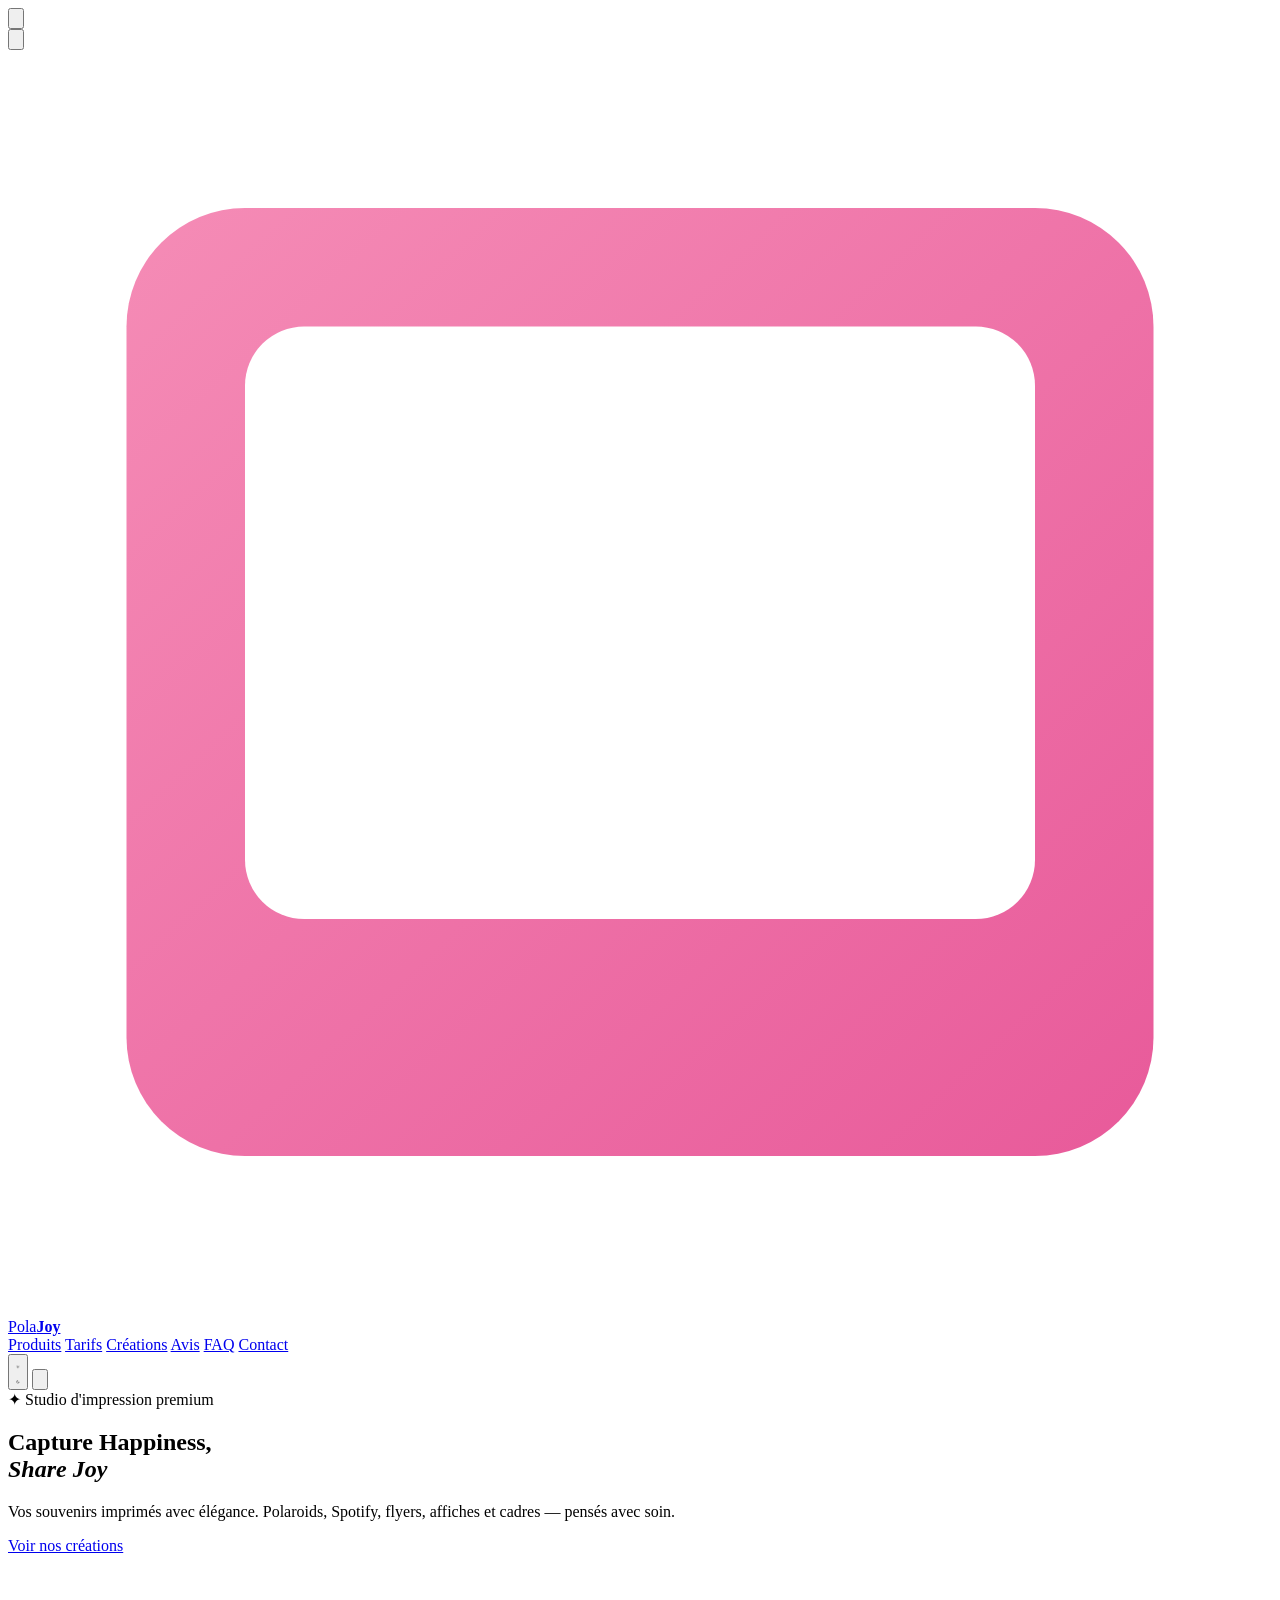
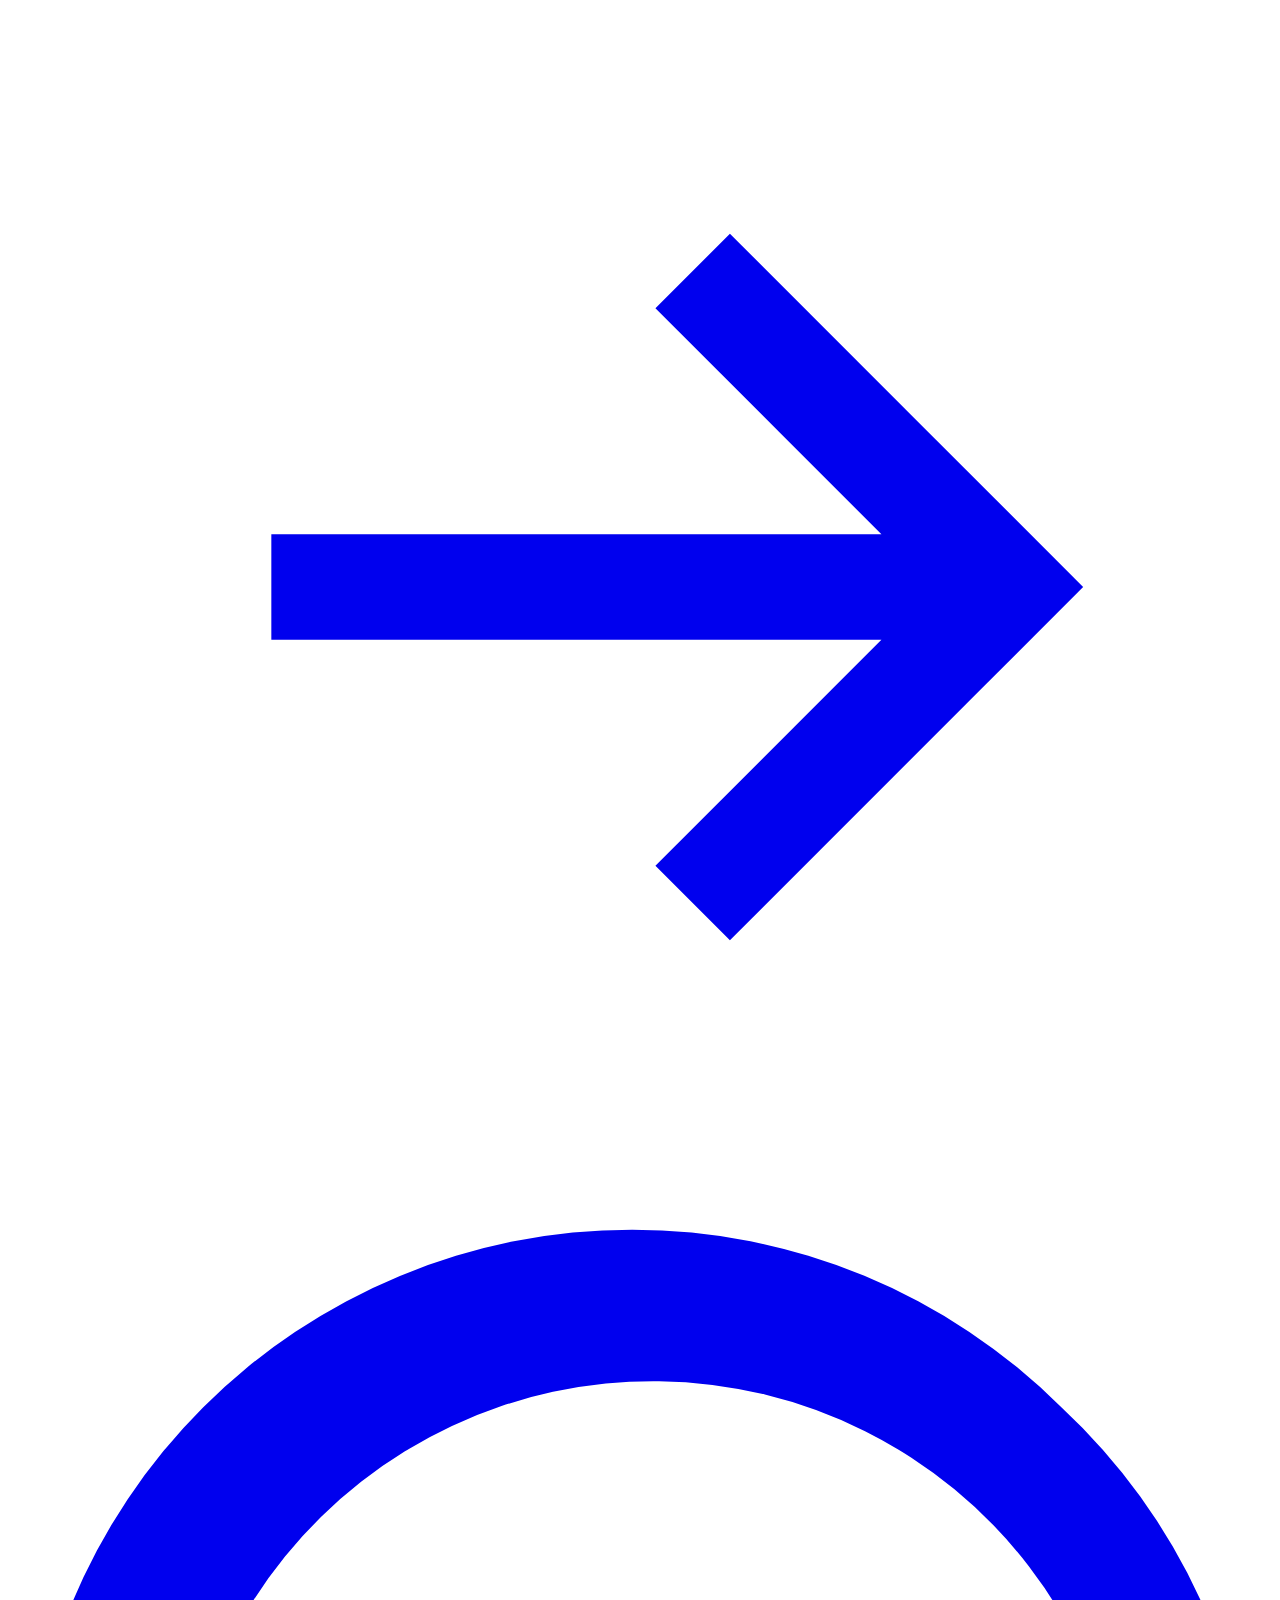
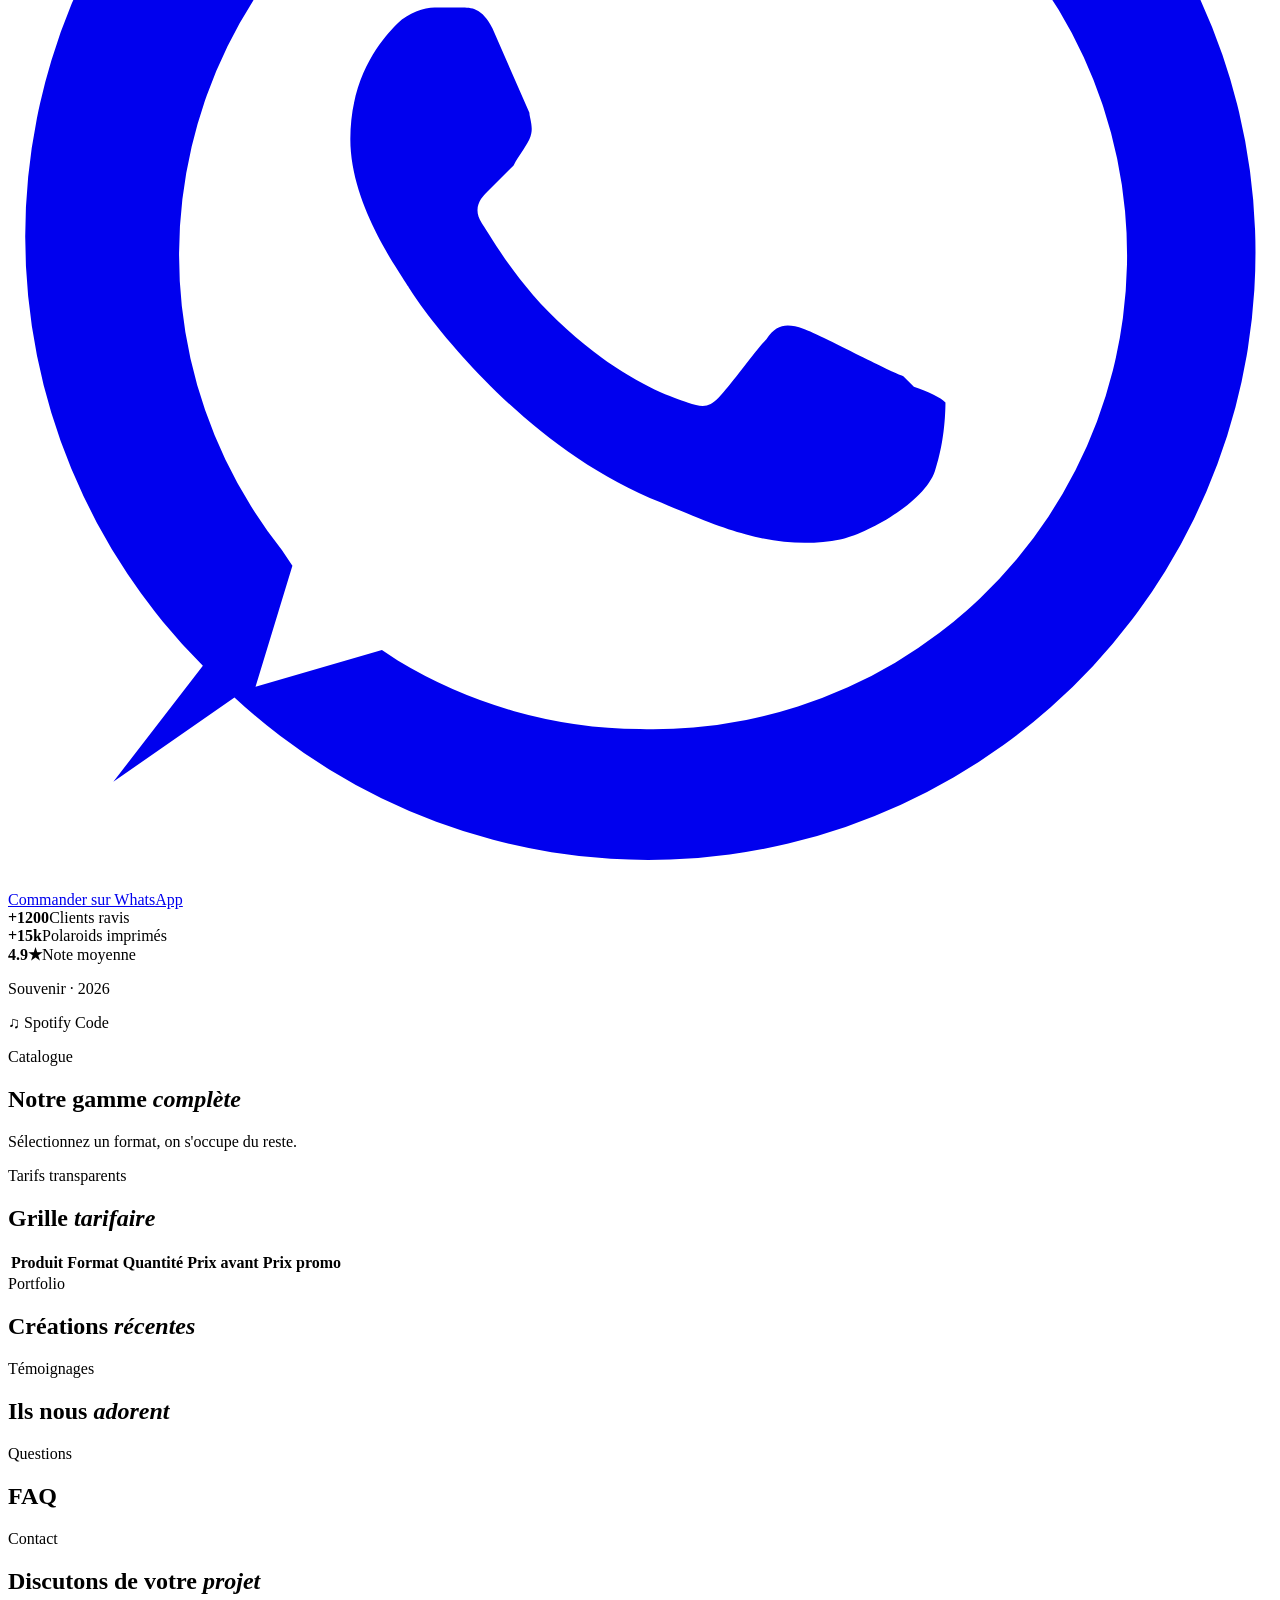
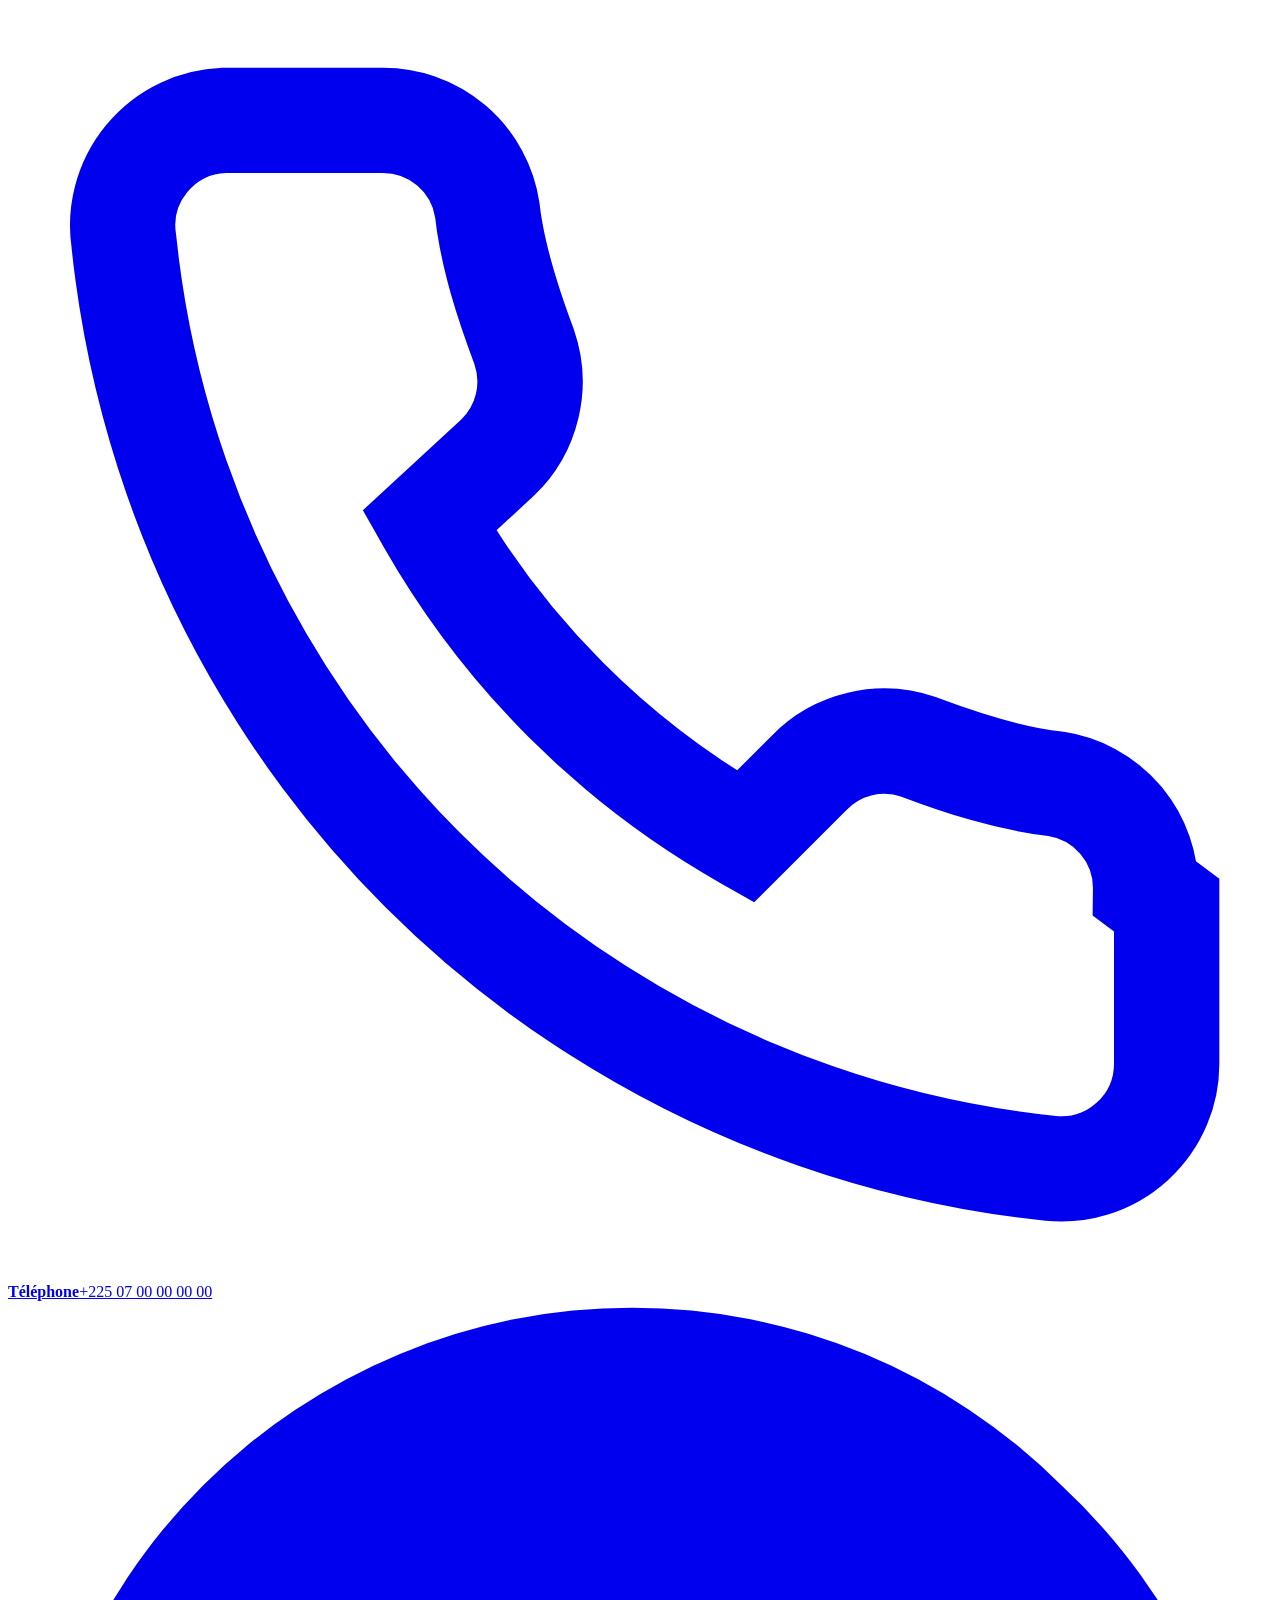
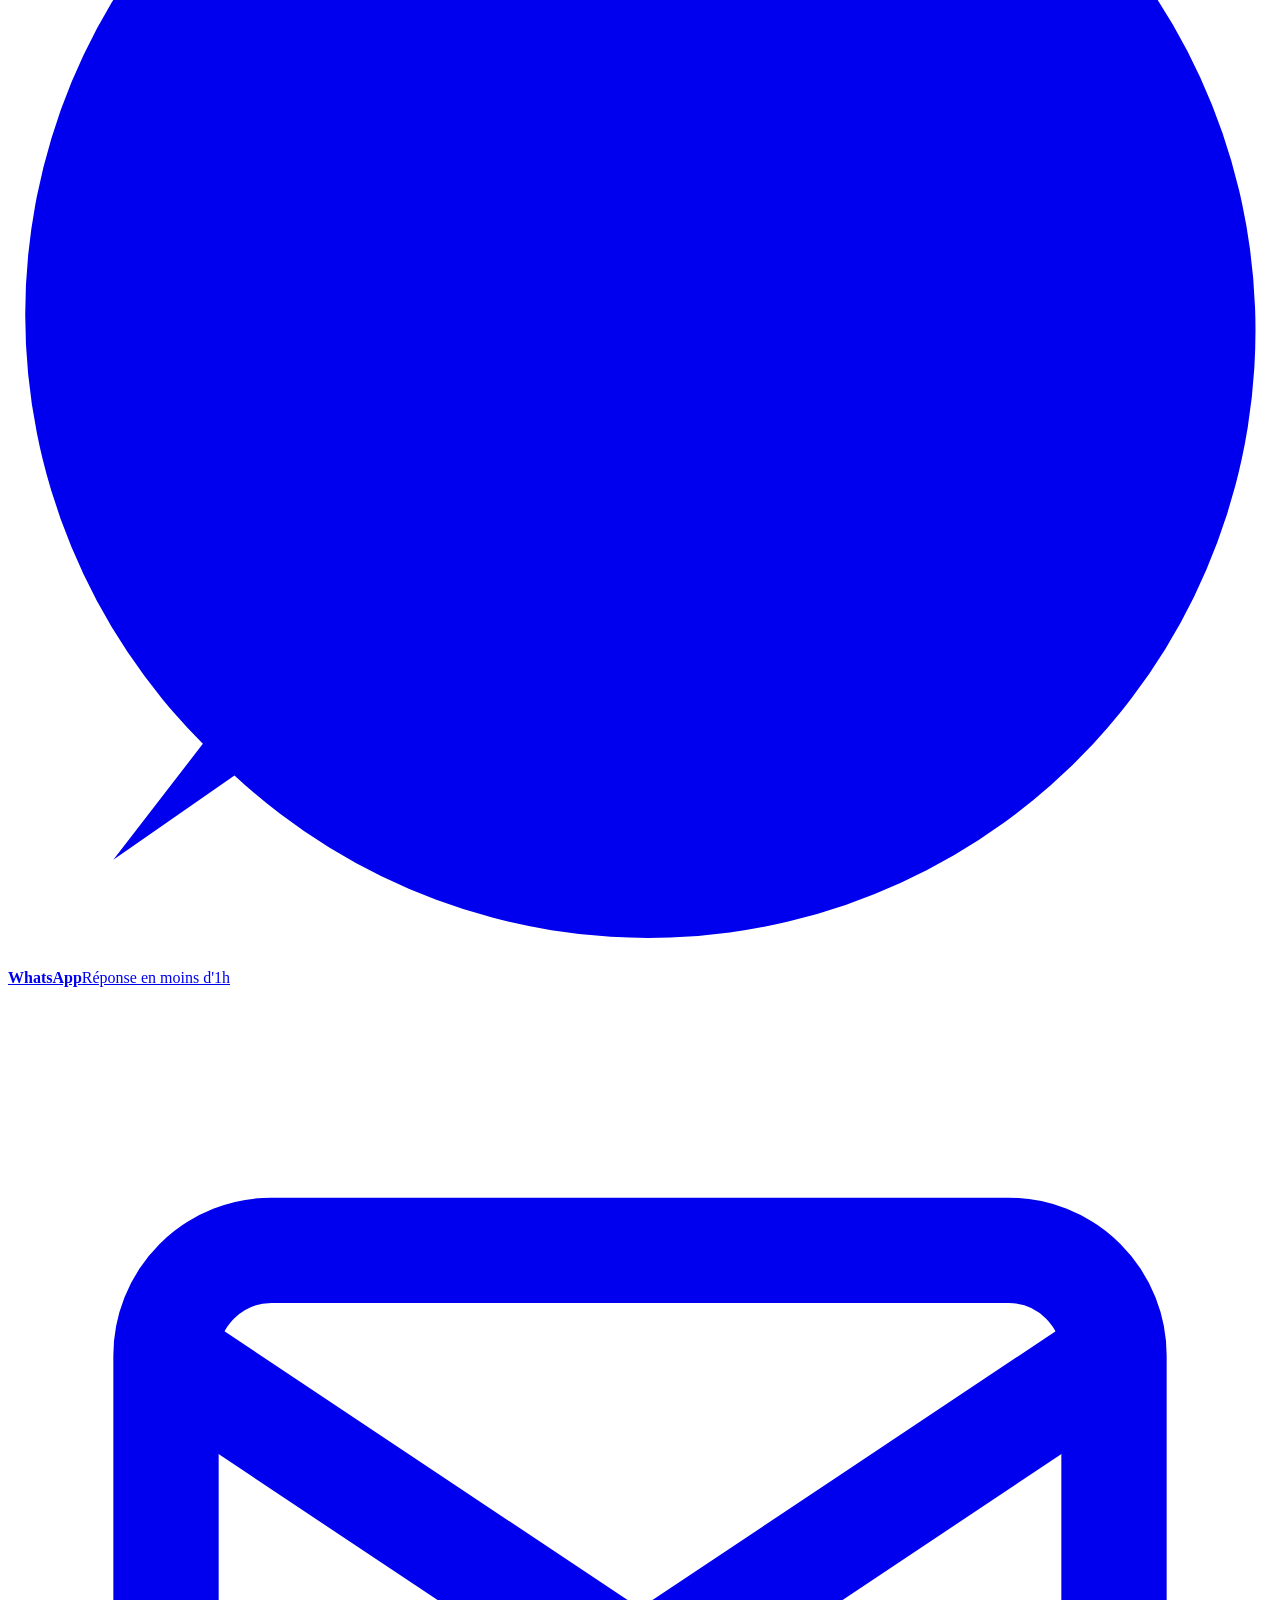
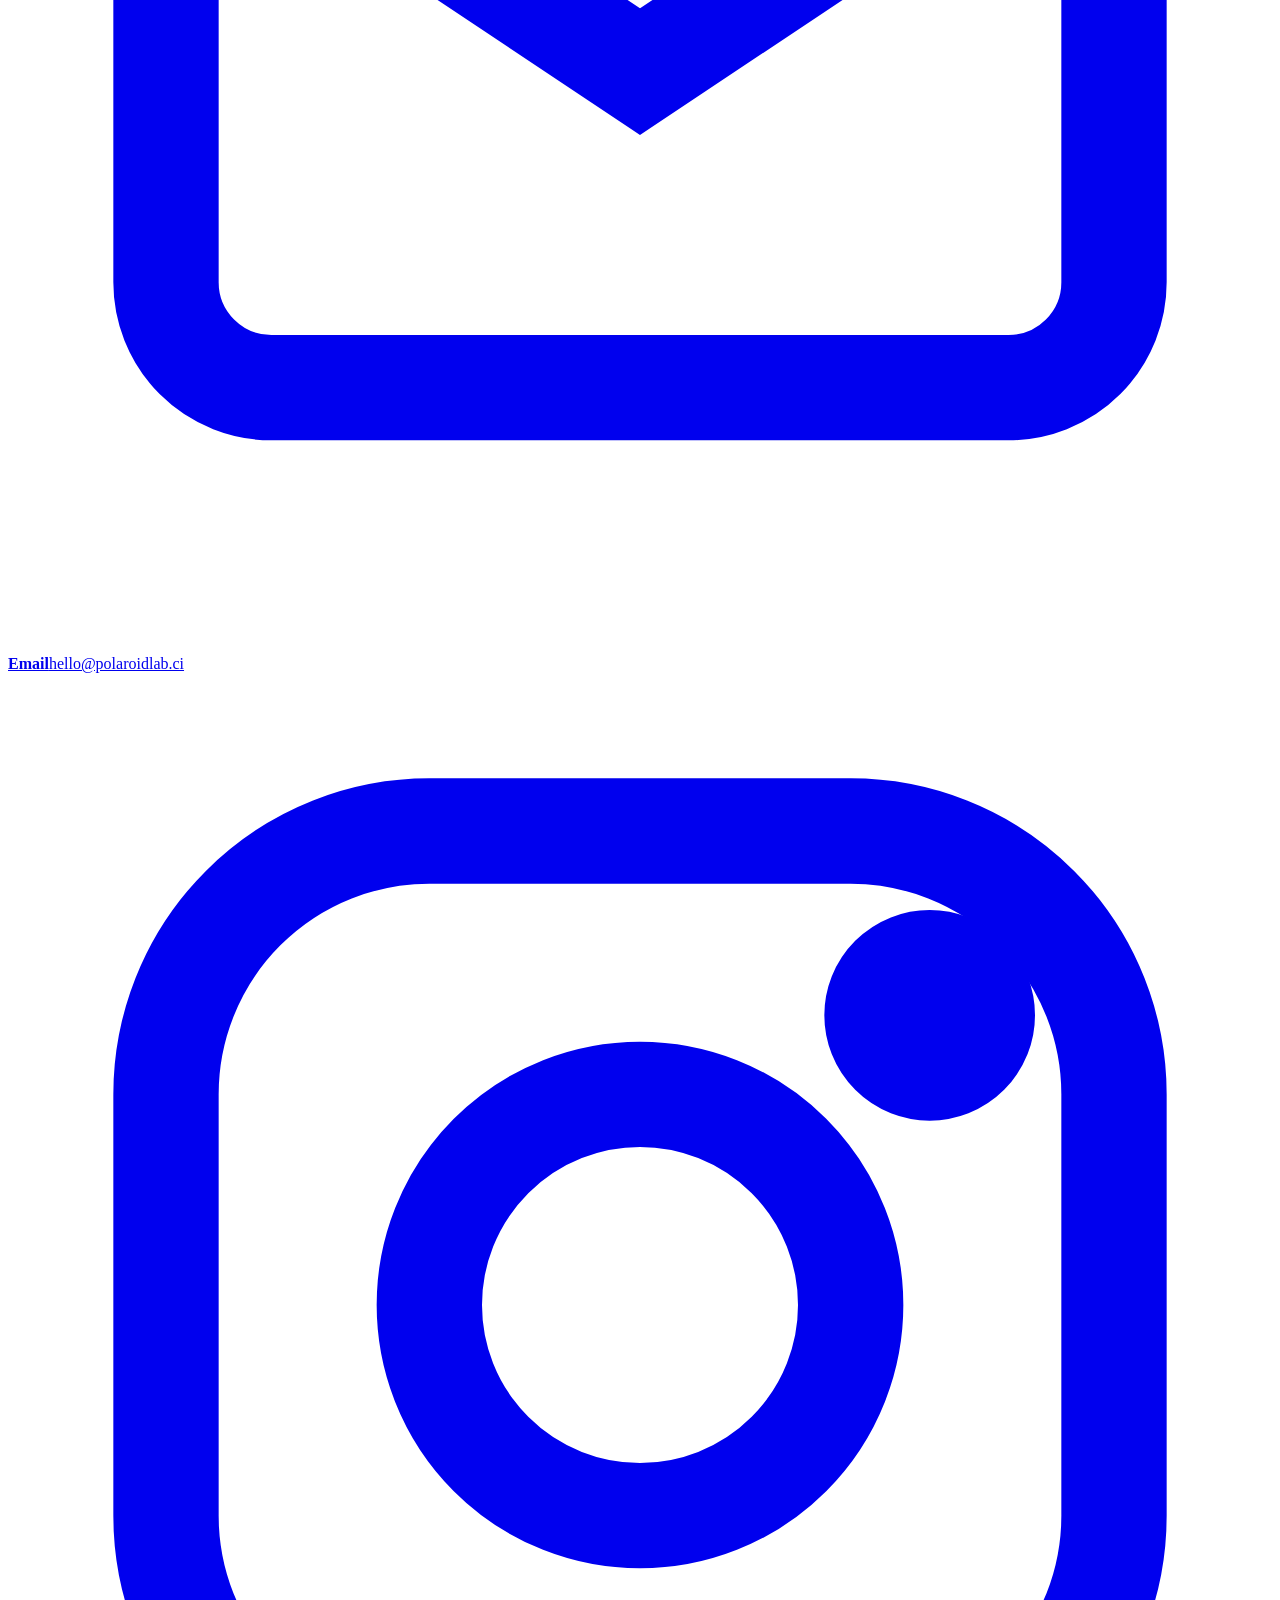
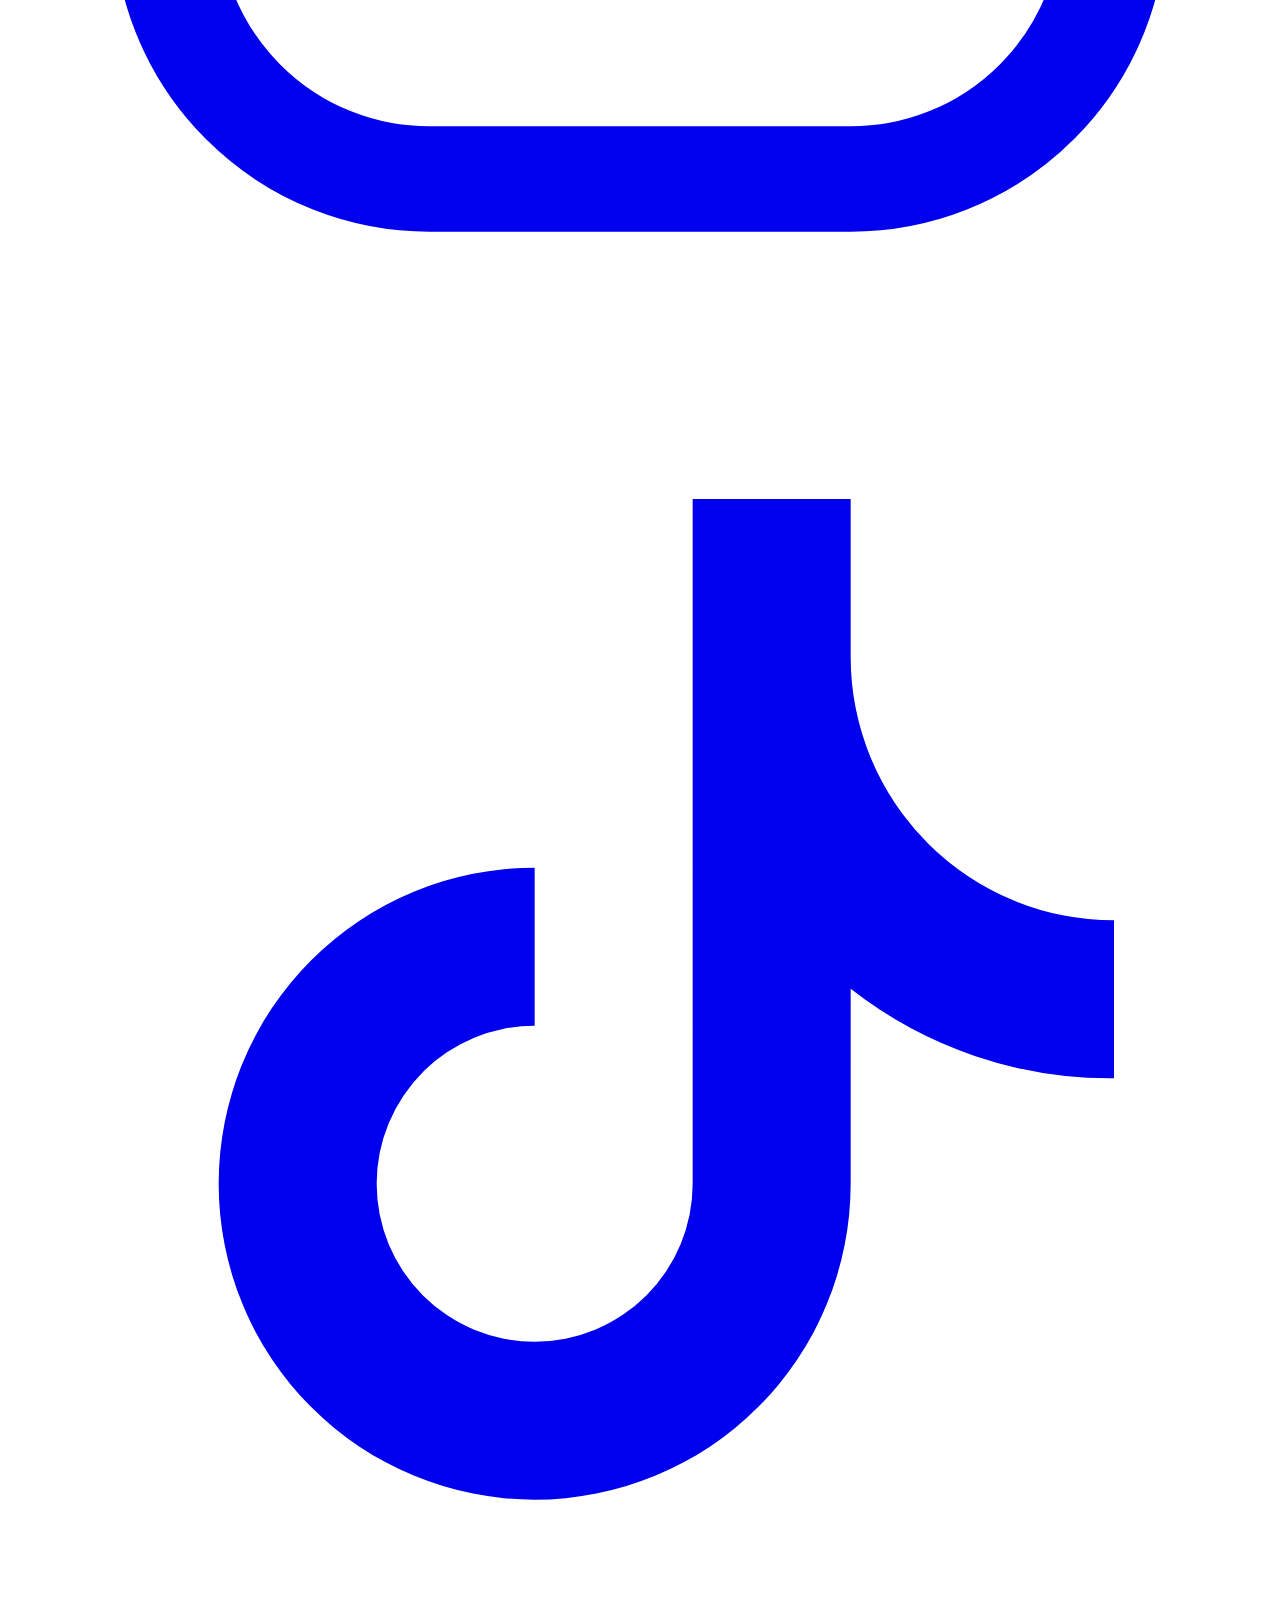
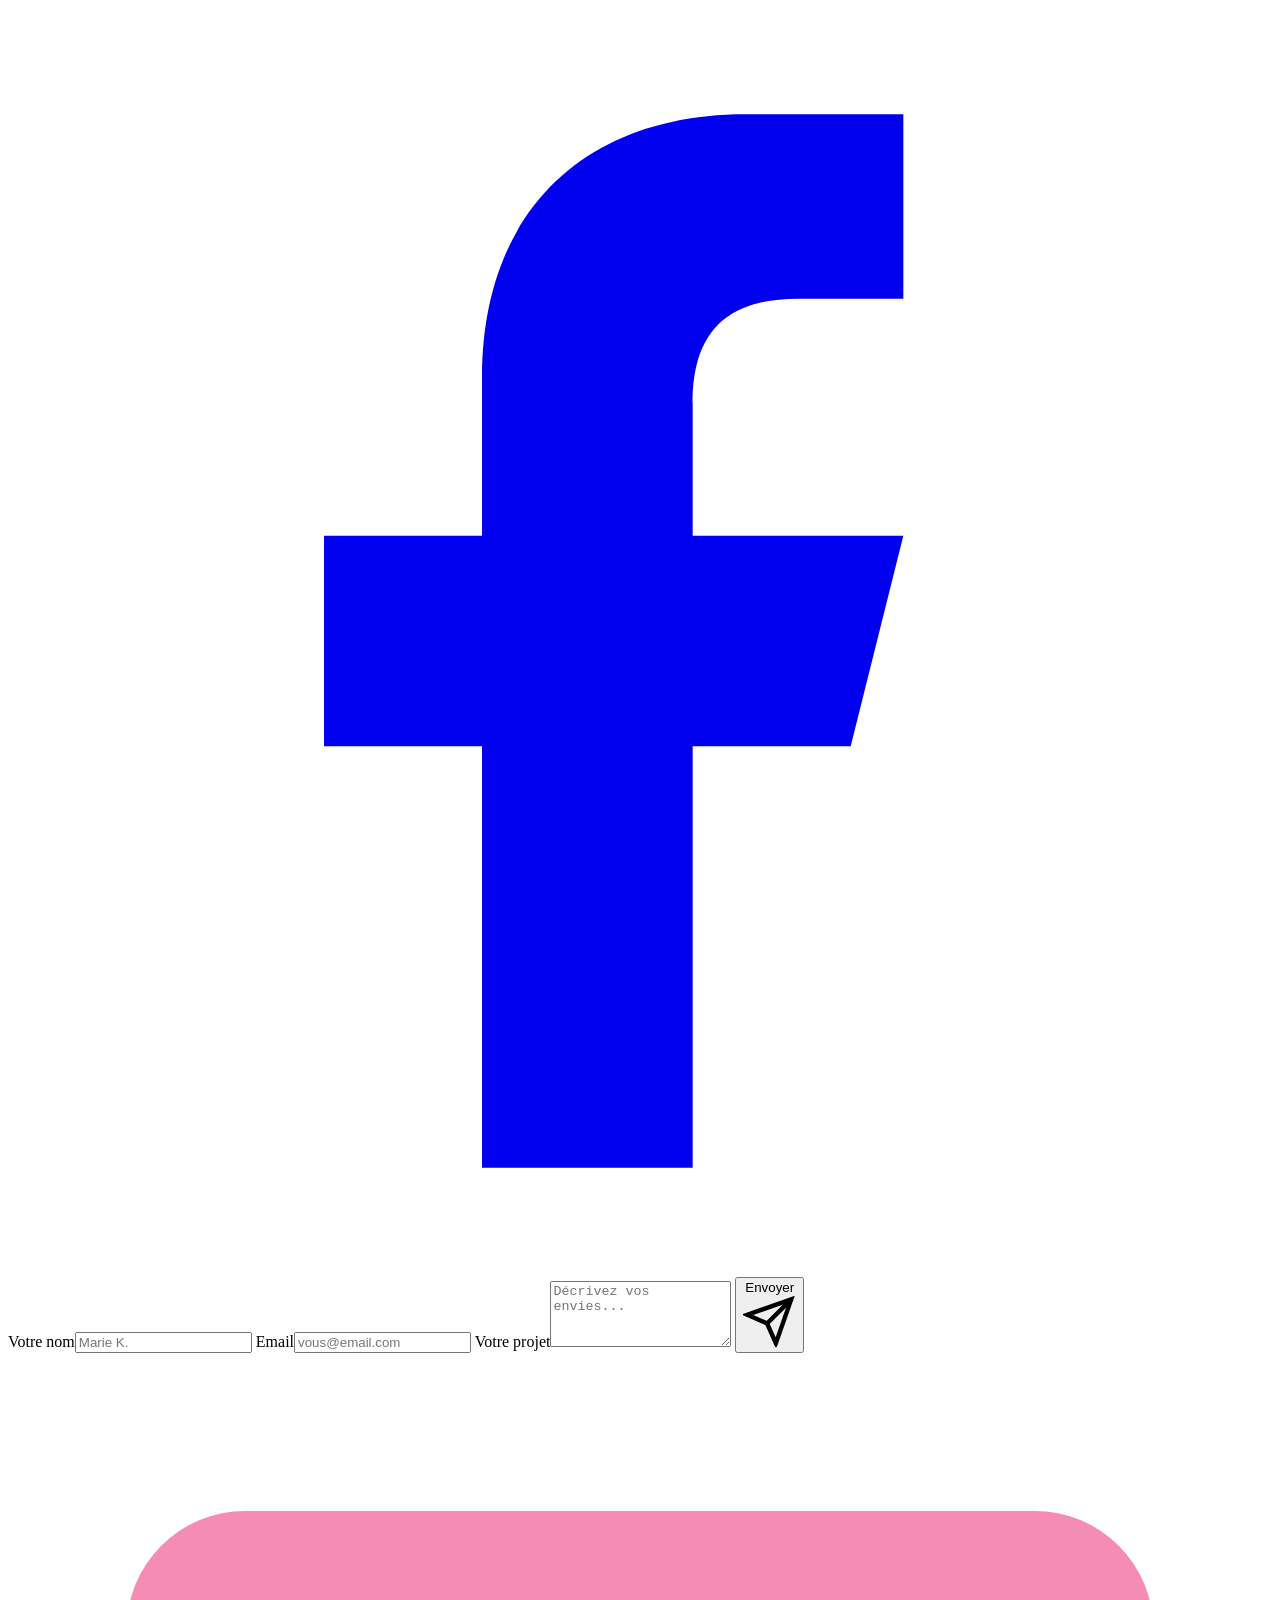
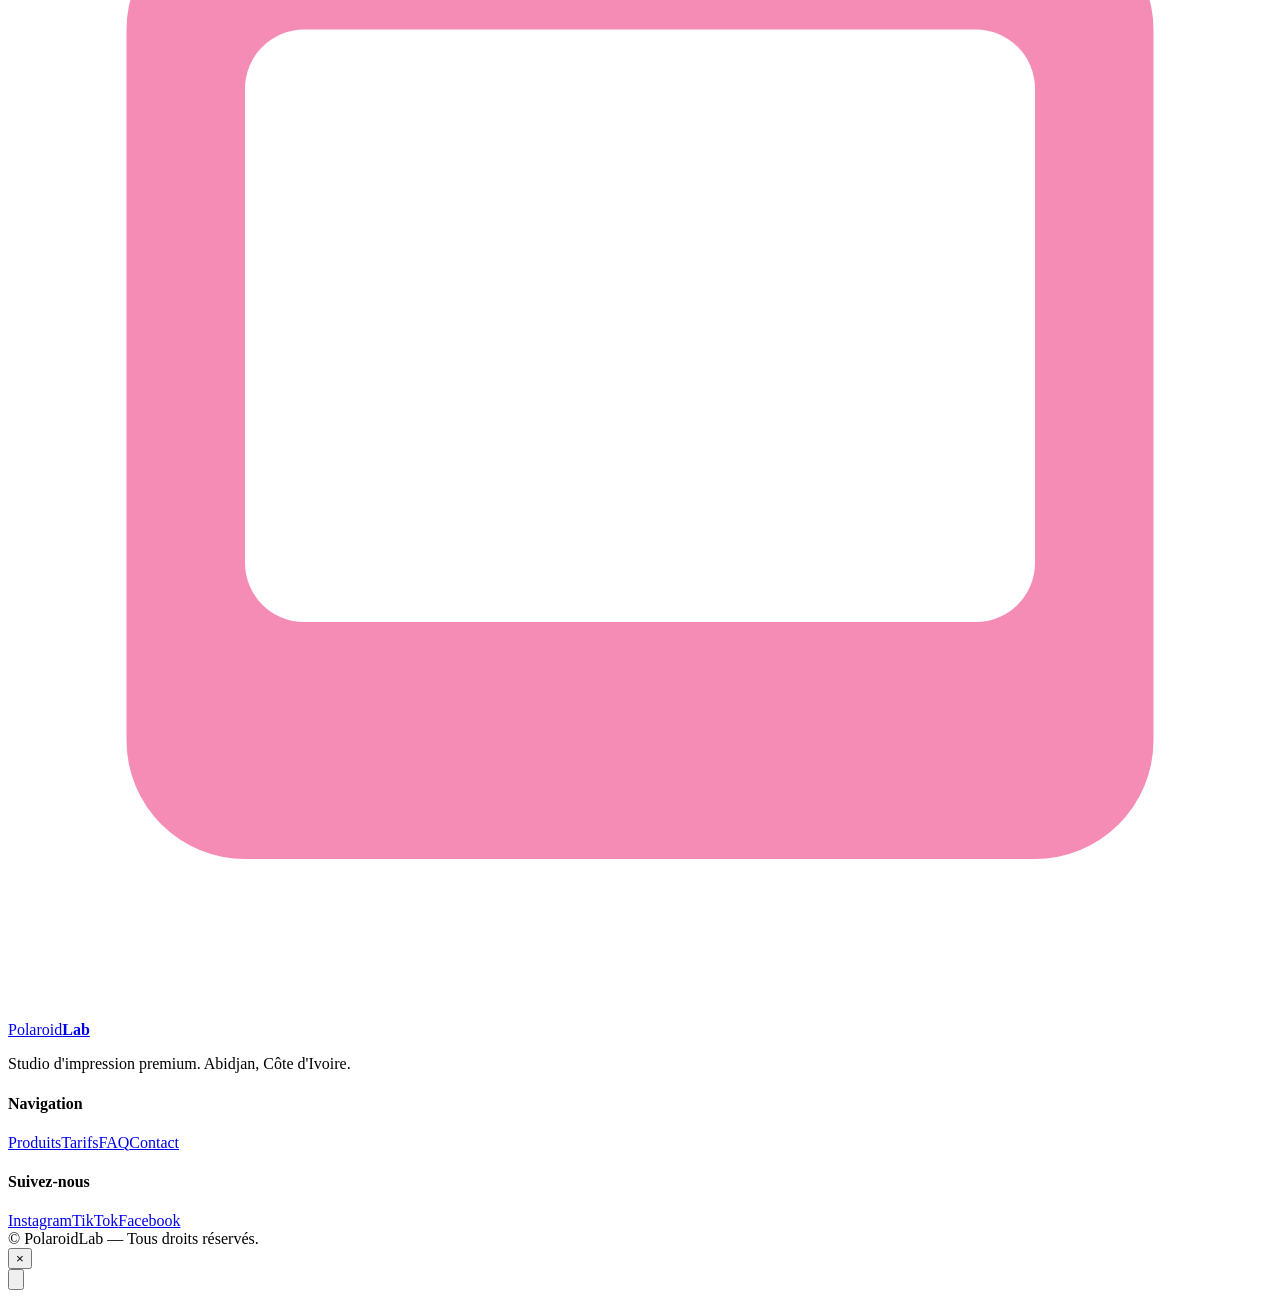
==== index.html @ 40a44763 "Refactor index.html for improved structure and content" ====
<!DOCTYPE html>
<html lang="fr">
<head>
<meta charset="UTF-8" />
<meta name="viewport" content="width=device-width,initial-scale=1" />
<title>PolaJoy</title>
<meta name="description" content="Polaroids personnalisés, Spotify, impression photo, flyers, affiches et cadres. Créations premium livrées en Côte d'Ivoire." />
<meta property="og:title" content="PolaroidLab — Capture Happiness, Share Joy" />
<meta property="og:description" content="Vos souvenirs imprimés avec élégance." />
<meta property="og:type" content="website" />
<link rel="icon" href="data:image/svg+xml,<svg xmlns='http://www.w3.org/2000/svg' viewBox='0 0 64 64'><rect width='64' height='64' rx='14' fill='%23F58CB6'/><rect x='12' y='10' width='40' height='44' rx='4' fill='white'/><rect x='16' y='14' width='32' height='28' rx='2' fill='%23D8EEF2'/></svg>" />
<link rel="preconnect" href="https://fonts.googleapis.com">
<link rel="preconnect" href="https://fonts.gstatic.com" crossorigin>
<link href="https://fonts.googleapis.com/css2?family=Fraunces:opsz,wght@9..144,500;9..144,700&family=Inter:wght@400;500;600;700&display=swap" rel="stylesheet">
<link rel="stylesheet" href="style.css" />
</head>
<body>

<!-- Ambient liquid blobs -->
<div class="liquid-bg" aria-hidden="true">
  <span class="blob b1"></span><span class="blob b2"></span><span class="blob b3"></span>
</div>

<!-- Top ad banner -->
<div class="ad-banner glass" id="adBanner">
  <button class="ad-arrow prev" aria-label="Précédent">
    <svg viewBox="0 0 24 24" fill="none" stroke="currentColor" stroke-width="2"><path d="M15 6l-6 6 6 6"/></svg>
  </button>
  <div class="ad-track" id="adTrack"></div>
  <button class="ad-arrow next" aria-label="Suivant">
    <svg viewBox="0 0 24 24" fill="none" stroke="currentColor" stroke-width="2"><path d="M9 6l6 6-6 6"/></svg>
  </button>
</div>

<!-- Header -->
<header class="nav glass">
  <a href="#" class="logo">
    <svg class="logo-icon" viewBox="0 0 64 64"><rect x="6" y="8" width="52" height="48" rx="6" fill="url(#lg)"/><rect x="12" y="14" width="40" height="30" rx="3" fill="#fff"/><defs><linearGradient id="lg" x1="0" x2="1" y1="0" y2="1"><stop offset="0" stop-color="#F58CB6"/><stop offset="1" stop-color="#E85A9A"/></linearGradient></defs></svg>
    <span>Pola<b>Joy</b></span>
  </a>
  <nav class="nav-links" id="navLinks">
    <a href="#produits">Produits</a>
    <a href="#tarifs">Tarifs</a>
    <a href="#creations">Créations</a>
    <a href="#avis">Avis</a>
    <a href="#faq">FAQ</a>
    <a href="#contact">Contact</a>
  </nav>
  <div class="nav-actions">
    <button id="themeBtn" class="icon-btn" aria-label="Mode sombre">
      <svg class="i-sun" viewBox="0 0 24 24" fill="none" stroke="currentColor" stroke-width="2"><circle cx="12" cy="12" r="4"/><path d="M12 2v2M12 20v2M2 12h2M20 12h2M4.9 4.9l1.4 1.4M17.7 17.7l1.4 1.4M4.9 19.1l1.4-1.4M17.7 6.3l1.4-1.4"/></svg>
      <svg class="i-moon" viewBox="0 0 24 24" fill="none" stroke="currentColor" stroke-width="2"><path d="M21 12.8A9 9 0 1 1 11.2 3a7 7 0 0 0 9.8 9.8z"/></svg>
    </button>
    <button id="menuBtn" class="icon-btn menu-btn" aria-label="Menu">
      <svg viewBox="0 0 24 24" fill="none" stroke="currentColor" stroke-width="2"><path d="M3 6h18M3 12h18M3 18h18"/></svg>
    </button>
  </div>
</header>

<!-- Hero -->
<section class="hero">
  <div class="hero-inner reveal">
    <span class="kicker glass-mini">✦ Studio d'impression premium</span>
    <h1>Capture Happiness,<br/><em>Share Joy</em></h1>
    <p>Vos souvenirs imprimés avec élégance. Polaroids, Spotify, flyers, affiches et cadres — pensés avec soin.</p>
    <div class="hero-cta">
      <a href="#produits" class="btn primary">Voir nos créations
        <svg viewBox="0 0 24 24" fill="none" stroke="currentColor" stroke-width="2"><path d="M5 12h14M13 6l6 6-6 6"/></svg>
      </a>
      <a href="https://wa.me/2250700000000" class="btn ghost glass" target="_blank" rel="noopener">
        <svg viewBox="0 0 24 24" fill="currentColor"><path d="M20 3.5A11.5 11.5 0 0 0 3.7 19.8L2 22l2.3-1.6A11.5 11.5 0 1 0 20 3.5zM12 21a9 9 0 0 1-4.6-1.3l-.3-.2-2.4.7.7-2.3-.2-.3A9 9 0 1 1 12 21zm5-6.7c-.3-.1-1.6-.8-1.9-.9-.3-.1-.5-.1-.7.2-.2.2-.7.9-.9 1.1-.2.2-.3.2-.6.1-.3-.1-1.2-.4-2.3-1.4-.9-.8-1.4-1.7-1.6-2-.2-.3 0-.5.1-.6l.5-.5c.1-.2.2-.3.3-.5.1-.2 0-.4 0-.5l-.7-1.6c-.2-.4-.4-.4-.6-.4h-.5c-.2 0-.5.1-.7.3-.2.2-.9.9-.9 2.2 0 1.3 1 2.6 1.1 2.8.1.2 2 3 4.8 4.1.7.3 1.2.5 1.6.6.7.2 1.3.2 1.8.1.5-.1 1.6-.7 1.8-1.3.2-.6.2-1.2.2-1.3-.1-.1-.3-.2-.6-.3z"/></svg>
        Commander sur WhatsApp
      </a>
    </div>
    <div class="hero-stats">
      <div><b>+1200</b><span>Clients ravis</span></div>
      <div><b>+15k</b><span>Polaroids imprimés</span></div>
      <div><b>4.9★</b><span>Note moyenne</span></div>
    </div>
  </div>
  <div class="hero-card glass reveal">
    <div class="polaroid-mock">
      <div class="polaroid-photo"></div>
      <p>Souvenir · 2026</p>
    </div>
    <div class="polaroid-mock alt">
      <div class="polaroid-photo p2"></div>
      <p>♫ Spotify Code</p>
    </div>
  </div>
</section>

<!-- Produits -->
<section id="produits" class="section">
  <div class="section-head reveal">
    <span class="kicker glass-mini">Catalogue</span>
    <h2>Notre gamme <em>complète</em></h2>
    <p>Sélectionnez un format, on s'occupe du reste.</p>
  </div>
  <div class="filters" id="filters"></div>
  <div class="products-grid" id="productsGrid"></div>
</section>

<!-- Tarifs -->
<section id="tarifs" class="section">
  <div class="section-head reveal">
    <span class="kicker glass-mini">Tarifs transparents</span>
    <h2>Grille <em>tarifaire</em></h2>
  </div>
  <div class="table-wrap glass reveal">
    <table class="pricing">
      <thead><tr><th>Produit</th><th>Format</th><th>Quantité</th><th>Prix avant</th><th>Prix promo</th></tr></thead>
      <tbody id="pricingBody"></tbody>
    </table>
  </div>
</section>

<!-- Créations récentes -->
<section id="creations" class="section">
  <div class="section-head reveal">
    <span class="kicker glass-mini">Portfolio</span>
    <h2>Créations <em>récentes</em></h2>
  </div>
  <div class="masonry" id="masonry"></div>
</section>

<!-- Avis -->
<section id="avis" class="section">
  <div class="section-head reveal">
    <span class="kicker glass-mini">Témoignages</span>
    <h2>Ils nous <em>adorent</em></h2>
  </div>
  <div class="reviews glass" id="reviews"></div>
</section>

<!-- FAQ -->
<section id="faq" class="section">
  <div class="section-head reveal">
    <span class="kicker glass-mini">Questions</span>
    <h2>FAQ</h2>
  </div>
  <div class="faq-list" id="faqList"></div>
</section>

<!-- Contact -->
<section id="contact" class="section">
  <div class="section-head reveal">
    <span class="kicker glass-mini">Contact</span>
    <h2>Discutons de votre <em>projet</em></h2>
  </div>
  <div class="contact-card glass reveal">
    <div class="contact-info">
      <a href="tel:+2250700000000"><span class="ci-icn"><svg viewBox="0 0 24 24" fill="none" stroke="currentColor" stroke-width="2"><path d="M22 16.9v3a2 2 0 0 1-2.2 2 19.8 19.8 0 0 1-8.6-3 19.5 19.5 0 0 1-6-6 19.8 19.8 0 0 1-3-8.6A2 2 0 0 1 4.1 2h3a2 2 0 0 1 2 1.7c.1.9.4 1.8.7 2.6a2 2 0 0 1-.5 2.1L8 9.6a16 16 0 0 0 6 6l1.2-1.2a2 2 0 0 1 2.1-.5c.8.3 1.7.6 2.6.7a2 2 0 0 1 1.7 2z"/></svg></span><div><b>Téléphone</b><span>+225 07 00 00 00 00</span></div></a>
      <a href="https://wa.me/2250700000000" target="_blank" rel="noopener"><span class="ci-icn"><svg viewBox="0 0 24 24" fill="currentColor"><path d="M20 3.5A11.5 11.5 0 0 0 3.7 19.8L2 22l2.3-1.6A11.5 11.5 0 1 0 20 3.5z"/></svg></span><div><b>WhatsApp</b><span>Réponse en moins d'1h</span></div></a>
      <a href="mailto:hello@polaroidlab.ci"><span class="ci-icn"><svg viewBox="0 0 24 24" fill="none" stroke="currentColor" stroke-width="2"><rect x="3" y="5" width="18" height="14" rx="2"/><path d="m3 7 9 6 9-6"/></svg></span><div><b>Email</b><span>hello@polaroidlab.ci</span></div></a>
      <div class="socials">
        <a href="#" aria-label="Instagram"><svg viewBox="0 0 24 24" fill="none" stroke="currentColor" stroke-width="2"><rect x="3" y="3" width="18" height="18" rx="5"/><circle cx="12" cy="12" r="4"/><circle cx="17.5" cy="6.5" r="1" fill="currentColor"/></svg></a>
        <a href="#" aria-label="TikTok"><svg viewBox="0 0 24 24" fill="currentColor"><path d="M16 3v3a5 5 0 0 0 5 5v3a8 8 0 0 1-5-1.7V16a6 6 0 1 1-6-6v3a3 3 0 1 0 3 3V3z"/></svg></a>
        <a href="#" aria-label="Facebook"><svg viewBox="0 0 24 24" fill="currentColor"><path d="M13 22v-8h3l1-4h-4V7.5c0-1.1.4-2 2-2h2V2h-3c-3 0-5 1.8-5 5v3H6v4h3v8z"/></svg></a>
      </div>
    </div>
    <form class="contact-form" onsubmit="event.preventDefault(); window.open('https://wa.me/2250700000000?text=' + encodeURIComponent(this.msg.value), '_blank');">
      <label>Votre nom<input required name="name" placeholder="Marie K."/></label>
      <label>Email<input required type="email" name="email" placeholder="vous@email.com"/></label>
      <label>Votre projet<textarea required name="msg" rows="4" placeholder="Décrivez vos envies..."></textarea></label>
      <button class="btn primary" type="submit">Envoyer
        <svg viewBox="0 0 24 24" fill="none" stroke="currentColor" stroke-width="2"><path d="M22 2 11 13M22 2l-7 20-4-9-9-4z"/></svg>
      </button>
    </form>
  </div>
</section>

<!-- Footer -->
<footer class="footer">
  <div class="foot-grid">
    <div>
      <a href="#" class="logo"><svg class="logo-icon" viewBox="0 0 64 64"><rect x="6" y="8" width="52" height="48" rx="6" fill="#F58CB6"/><rect x="12" y="14" width="40" height="30" rx="3" fill="#fff"/></svg><span>Polaroid<b>Lab</b></span></a>
      <p>Studio d'impression premium. Abidjan, Côte d'Ivoire.</p>
    </div>
    <div><h4>Navigation</h4><a href="#produits">Produits</a><a href="#tarifs">Tarifs</a><a href="#faq">FAQ</a><a href="#contact">Contact</a></div>
    <div><h4>Suivez-nous</h4><a href="#">Instagram</a><a href="#">TikTok</a><a href="#">Facebook</a></div>
  </div>
  <div class="copy">© <span id="year"></span> PolaroidLab — Tous droits réservés.</div>
</footer>

<!-- Lightbox -->
<div class="lightbox" id="lightbox" aria-hidden="true"><button class="lb-close" aria-label="Fermer">×</button><img alt=""/></div>

<!-- WhatsApp floating bubble -->
<button class="wa-bubble" id="waBubble" aria-label="WhatsApp">
  <svg viewBox="0 0 24 24" fill="white"><path d="M20 3.5A11.5 11.5 0 0 0 3.7 19.8L2 22l2.3-1.6A11.5 11.5 0 1 0 20 3.5zM12 21a9 9 0 0 1-4.6-1.3l-.3-.2-2.4.7.7-2.3-.2-.3A9 9 0 1 1 12 21zm5-6.7c-.3-.1-1.6-.8-1.9-.9-.3-.1-.5-.1-.7.2-.2.2-.7.9-.9 1.1-.2.2-.3.2-.6.1-.3-.1-1.2-.4-2.3-1.4-.9-.8-1.4-1.7-1.6-2-.2-.3 0-.5.1-.6l.5-.5c.1-.2.2-.3.3-.5.1-.2 0-.4 0-.5l-.7-1.6c-.2-.4-.4-.4-.6-.4h-.5c-.2 0-.5.1-.7.3-.2.2-.9.9-.9 2.2 0 1.3 1 2.6 1.1 2.8.1.2 2 3 4.8 4.1.7.3 1.2.5 1.6.6.7.2 1.3.2 1.8.1.5-.1 1.6-.7 1.8-1.3.2-.6.2-1.2.2-1.3-.1-.1-.3-.2-.6-.3z"/></svg>
</button>

<script src="script.js"></script>
</body>
</html>
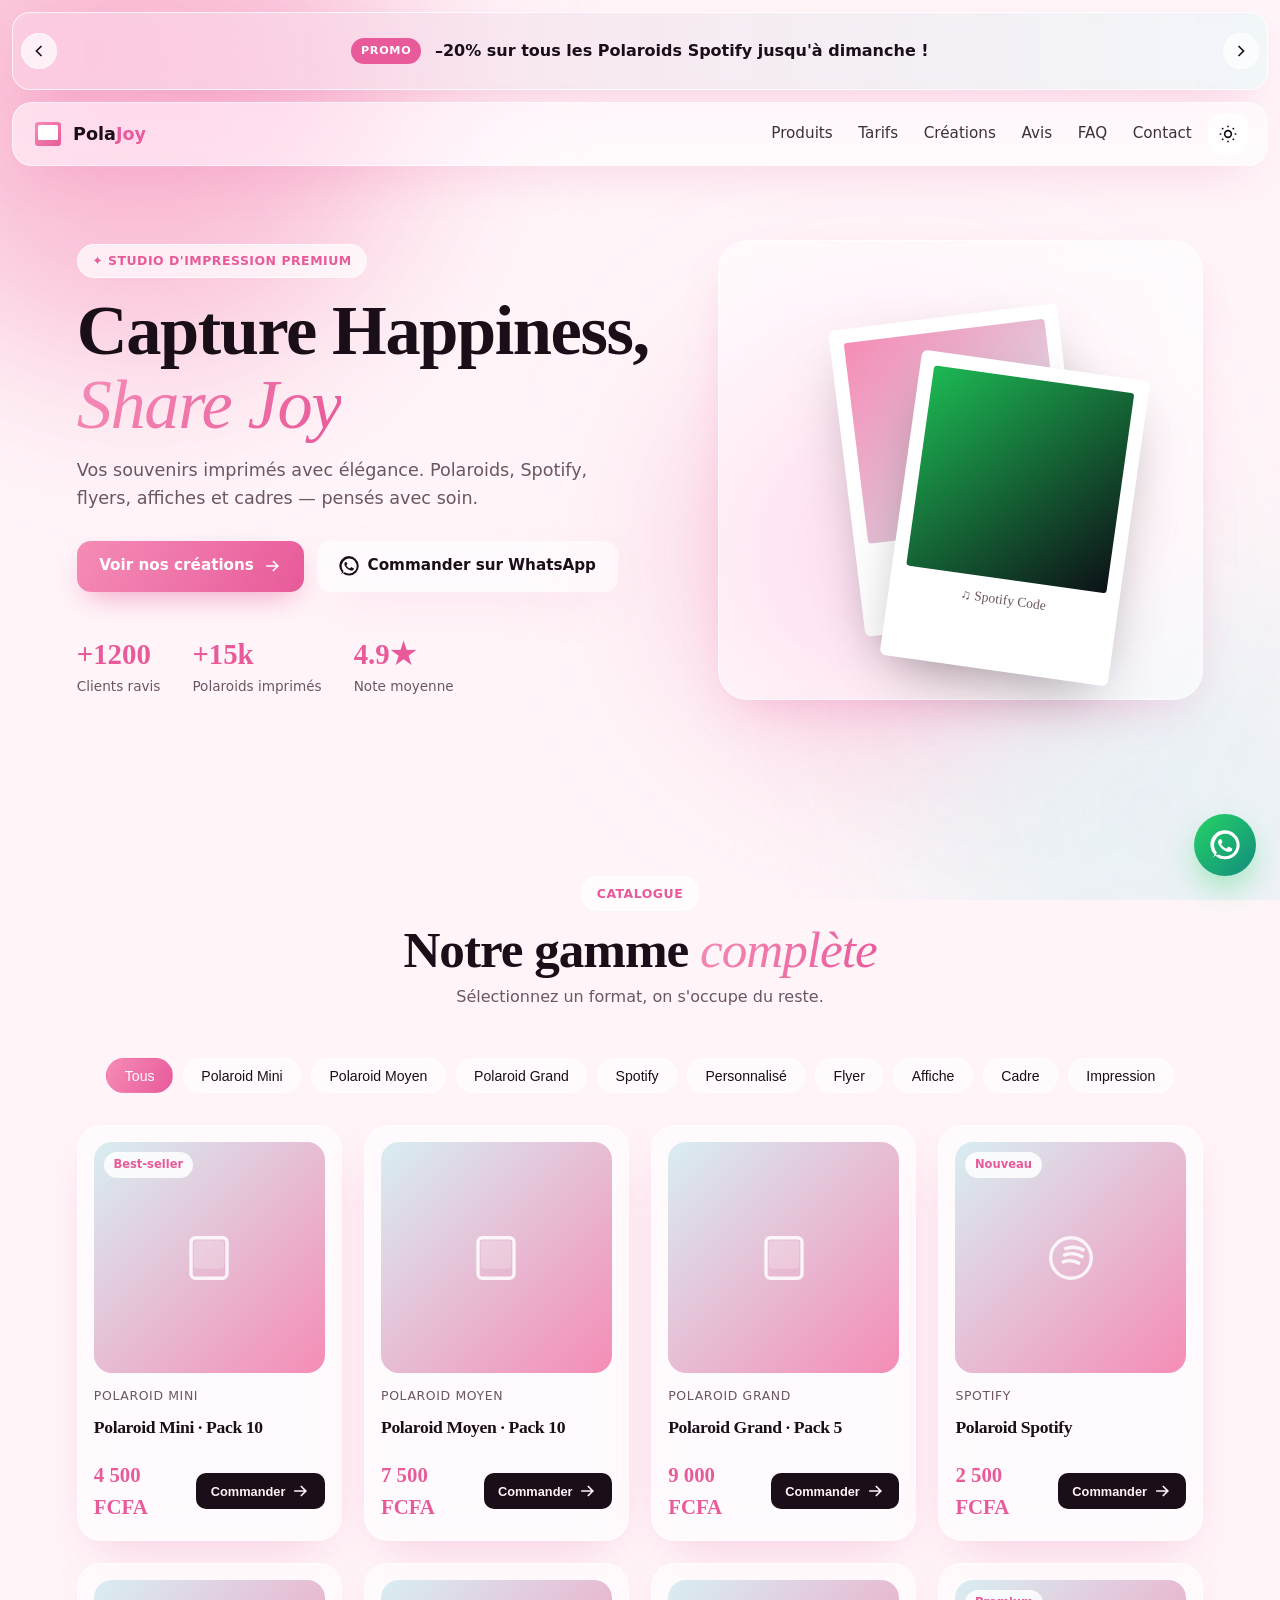
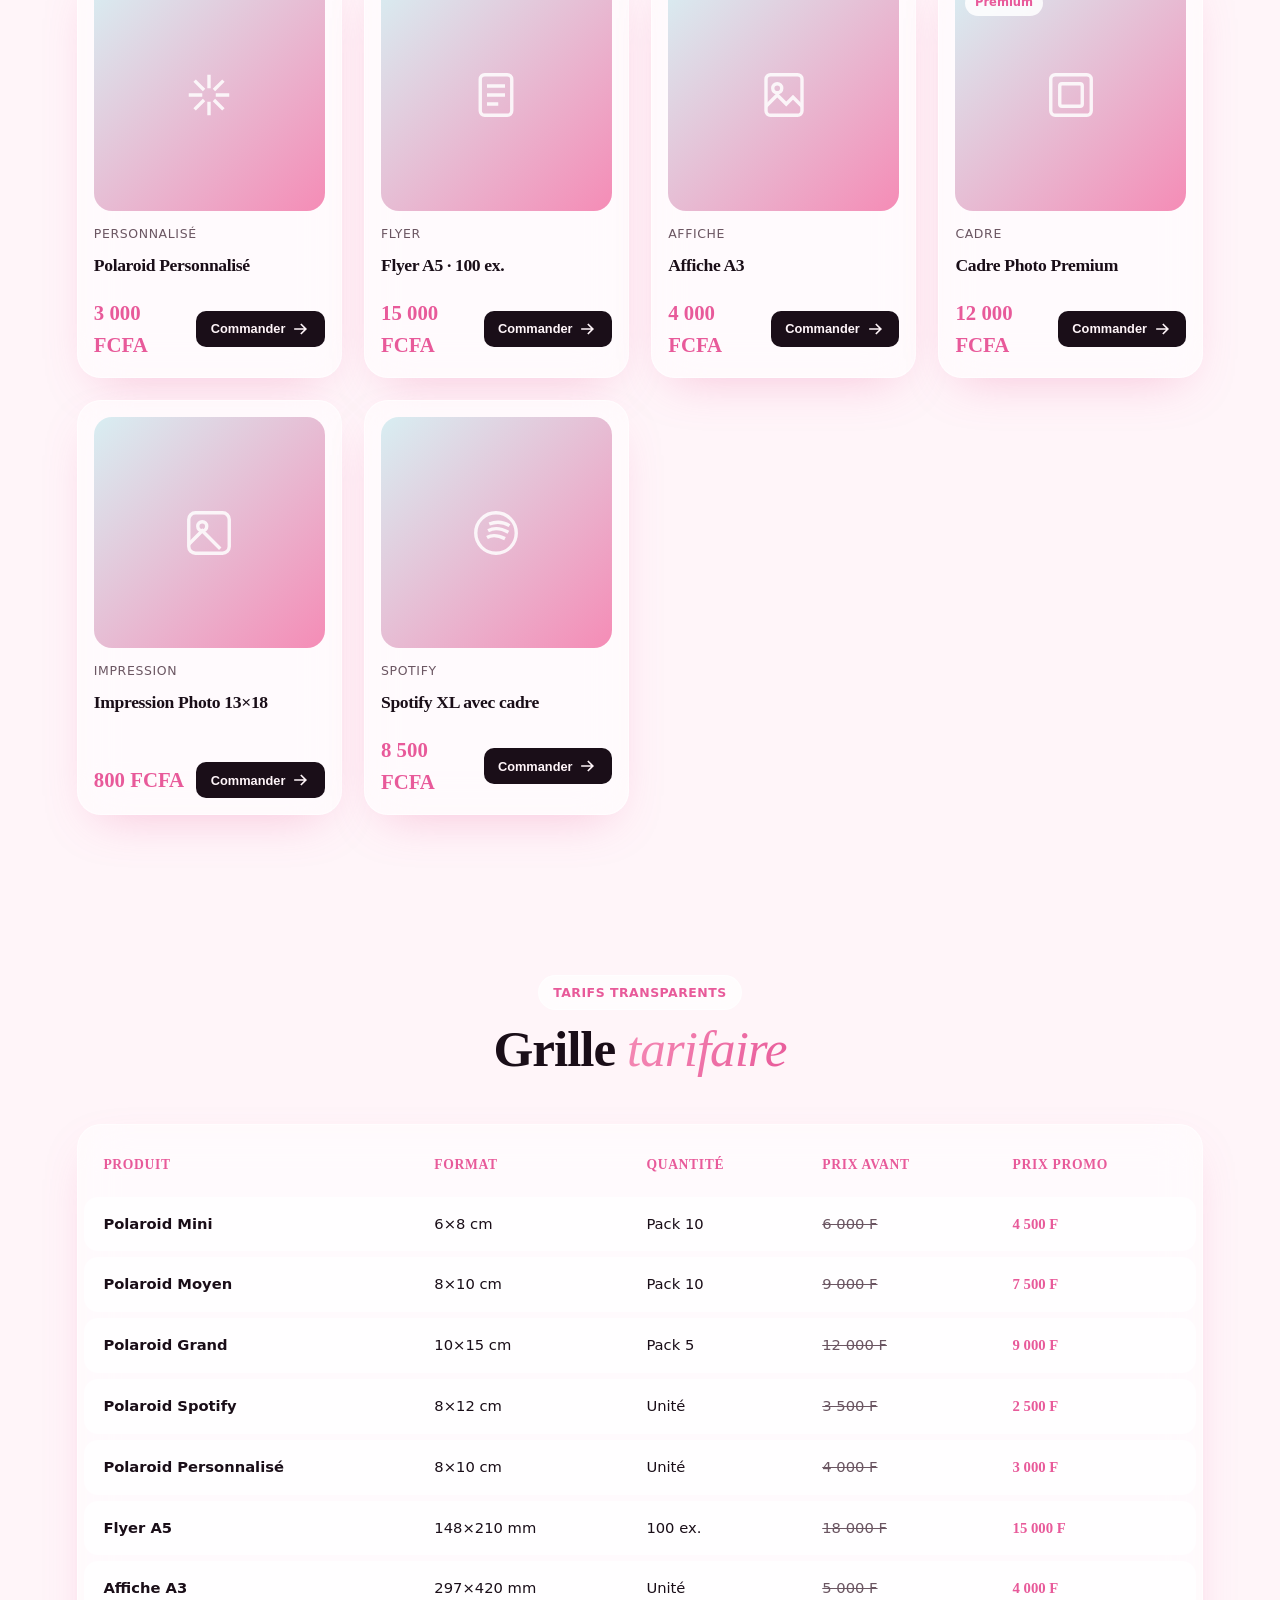
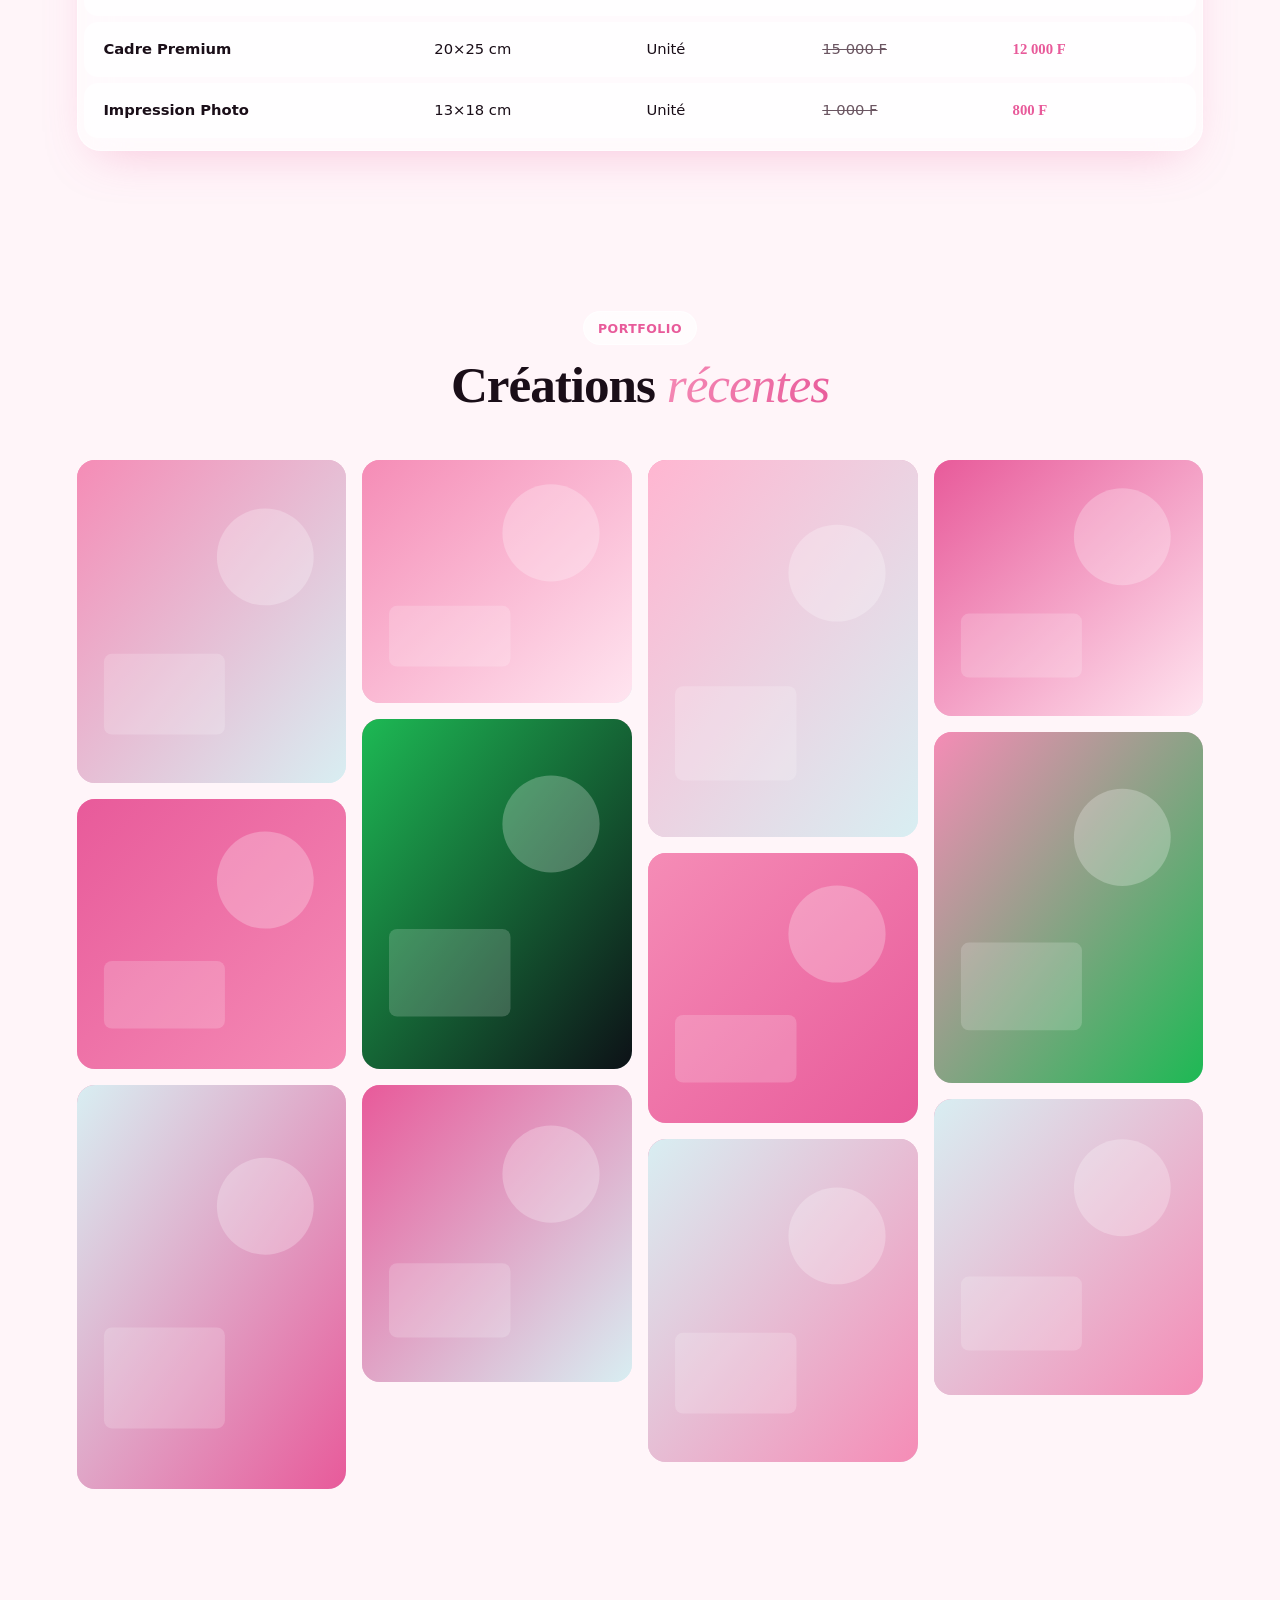
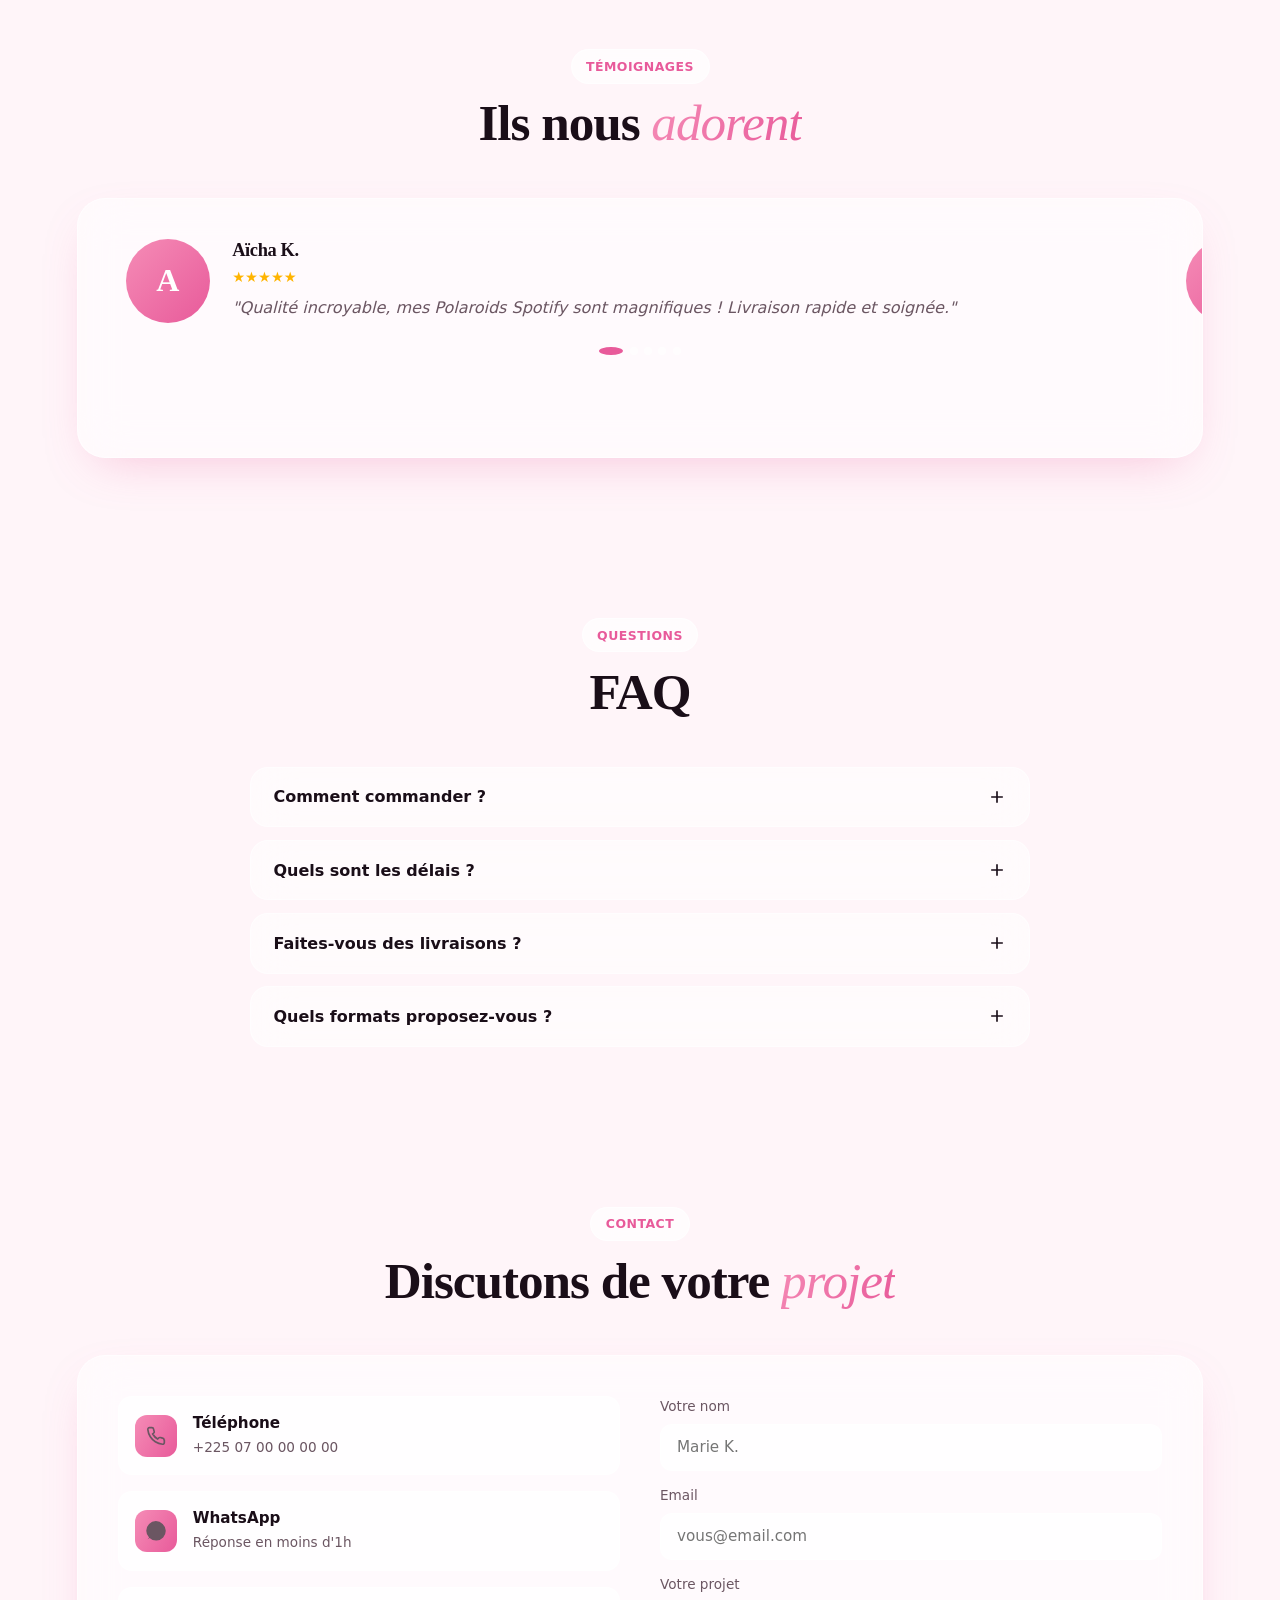
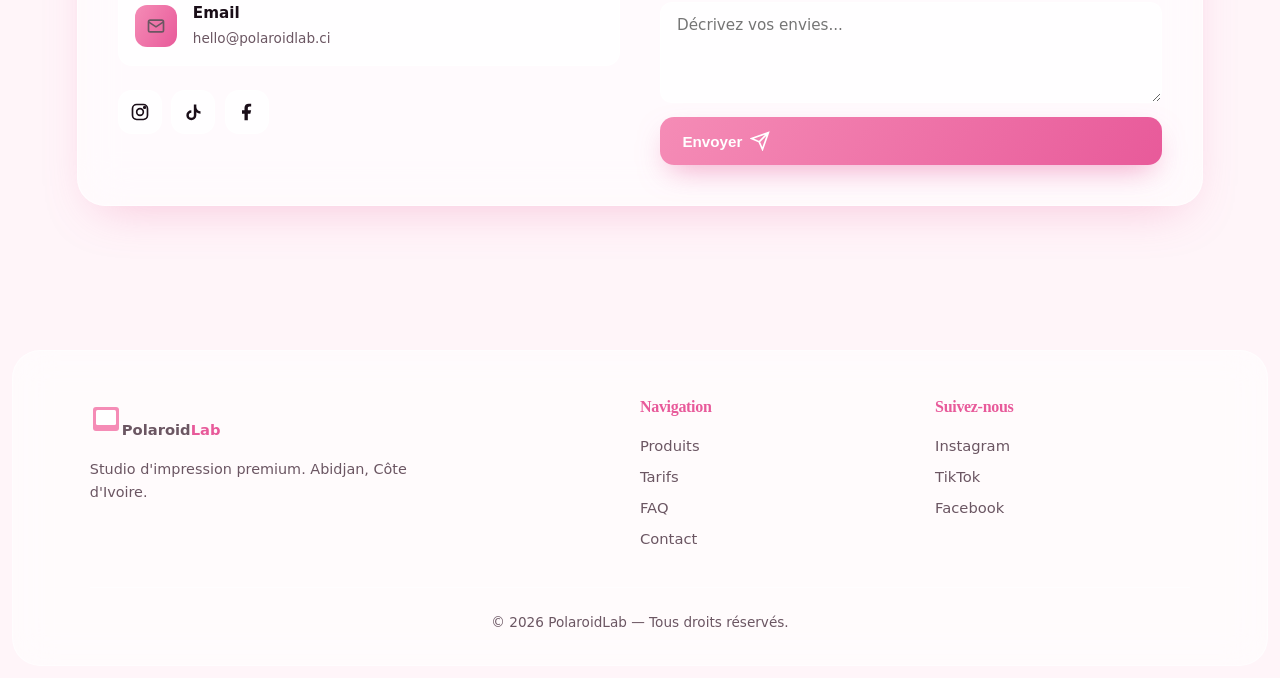
==== commit 65d97178: "Update index.html" ====
--- a/index.html
+++ b/index.html
@@ -2,7 +2,7 @@
 <html lang="fr">
 <head>
 <meta charset="UTF-8" />
-<meta name="viewport" content="width=device-width,initial-scale=1" />
+<meta name="viewport" content="width=device-width, initial-scale=1, maximum-scale=1, user-scalable=no" />
 <title>PolaJoy</title>
 <meta name="description" content="Polaroids personnalisés, Spotify, impression photo, flyers, affiches et cadres. Créations premium livrées en Côte d'Ivoire." />
 <meta property="og:title" content="PolaroidLab — Capture Happiness, Share Joy" />
--- a/style.css
+++ b/style.css
@@ -0,0 +1,252 @@
+:root{
+  --pink:#F58CB6; --pink-d:#E85A9A; --blue:#D8EEF2; --white:#FFFFFF;
+  --bg:#FFF5F9; --text:#1a0e18; --muted:#6b5662;
+  --glass:rgba(255,255,255,.55); --glass-strong:rgba(255,255,255,.7); --glass-brd:rgba(255,255,255,.6);
+  --shadow:0 18px 50px -20px rgba(232,90,154,.35);
+  --radius:22px;
+  --ease:cubic-bezier(.2,.8,.2,1);
+}
+[data-theme="dark"]{
+  --bg:#0D1117; --text:#f4eef2; --muted:#aa9ba6;
+  --glass:rgba(255,255,255,.08); --glass-strong:rgba(255,255,255,.12); --glass-brd:rgba(255,255,255,.14);
+  --shadow:0 18px 50px -20px rgba(0,0,0,.7);
+}
+*{box-sizing:border-box;margin:0;padding:0}
+html{scroll-behavior:smooth}
+body{font-family:'Inter',system-ui,sans-serif;background:var(--bg);color:var(--text);overflow-x:hidden;line-height:1.55;-webkit-font-smoothing:antialiased;transition:background .5s,color .5s}
+img{max-width:100%;display:block}
+a{color:inherit;text-decoration:none}
+em{font-style:italic;font-family:'Fraunces',serif;font-weight:500;background:linear-gradient(120deg,var(--pink),var(--pink-d));-webkit-background-clip:text;background-clip:text;color:transparent}
+h1,h2,h3,h4{font-family:'Fraunces',serif;font-weight:700;letter-spacing:-.02em;line-height:1.05}
+svg{width:20px;height:20px}
+
+/* Liquid bg */
+.liquid-bg{position:fixed;inset:0;z-index:-1;overflow:hidden;pointer-events:none}
+.blob{position:absolute;border-radius:50%;filter:blur(90px);opacity:.55;mix-blend-mode:screen}
+.b1{width:520px;height:520px;background:var(--pink);top:-160px;left:-120px;animation:float1 18s ease-in-out infinite}
+.b2{width:460px;height:460px;background:var(--blue);bottom:-140px;right:-100px;animation:float2 22s ease-in-out infinite}
+.b3{width:380px;height:380px;background:var(--pink-d);top:40%;left:55%;opacity:.35;animation:float3 26s ease-in-out infinite}
+[data-theme="dark"] .blob{opacity:.35;mix-blend-mode:normal}
+@keyframes float1{0%,100%{transform:translate(0,0) scale(1)}50%{transform:translate(80px,60px) scale(1.1)}}
+@keyframes float2{0%,100%{transform:translate(0,0) scale(1)}50%{transform:translate(-60px,-50px) scale(1.15)}}
+@keyframes float3{0%,100%{transform:translate(0,0) scale(1)}50%{transform:translate(-50px,40px) scale(1.2)}}
+
+/* Glass */
+.glass{background:var(--glass);backdrop-filter:blur(24px) saturate(160%);-webkit-backdrop-filter:blur(24px) saturate(160%);border:1px solid var(--glass-brd);box-shadow:var(--shadow)}
+.glass-mini{background:var(--glass-strong);backdrop-filter:blur(14px);border:1px solid var(--glass-brd);padding:.4rem .9rem;border-radius:999px;font-size:.78rem;font-weight:600;letter-spacing:.04em;text-transform:uppercase;color:var(--pink-d);display:inline-block}
+
+/* Ad banner */
+.ad-banner{position:relative;margin:12px;border-radius:18px;overflow:hidden;height:78px;display:flex;align-items:center}
+.ad-track{display:flex;width:100%;height:100%;overflow:hidden;position:relative}
+.ad-slide{flex:0 0 100%;display:flex;align-items:center;justify-content:center;gap:14px;padding:0 60px;font-weight:600;background:linear-gradient(90deg,rgba(245,140,182,.25),rgba(216,238,242,.35));opacity:0;transition:opacity .8s var(--ease);position:absolute;inset:0}
+.ad-slide.active{opacity:1;position:relative}
+.ad-slide .ad-tag{font-size:.7rem;text-transform:uppercase;padding:.25rem .6rem;border-radius:999px;background:var(--pink-d);color:#fff;letter-spacing:.06em}
+.ad-arrow{position:absolute;top:50%;transform:translateY(-50%);z-index:2;background:var(--glass-strong);border:1px solid var(--glass-brd);width:36px;height:36px;border-radius:50%;display:grid;place-items:center;cursor:pointer;color:var(--text)}
+.ad-arrow.prev{left:8px}.ad-arrow.next{right:8px}
+
+/* Nav */
+.nav{position:sticky;top:8px;z-index:50;margin:10px 12px;padding:.7rem 1.2rem;border-radius:20px;display:flex;align-items:center;gap:1rem}
+.logo{display:flex;align-items:center;gap:.55rem;font-weight:700;font-size:1.1rem}
+.logo-icon{width:32px;height:32px}
+.logo b{color:var(--pink-d)}
+.nav-links{display:flex;gap:1.6rem;margin-left:auto;font-weight:500;font-size:.95rem}
+.nav-links a{position:relative;padding:.3rem 0;color:var(--text);opacity:.85;transition:opacity .25s}
+.nav-links a::after{content:"";position:absolute;left:0;right:0;bottom:-4px;height:2px;background:linear-gradient(90deg,var(--pink),var(--pink-d));border-radius:2px;transform:scaleX(0);transform-origin:right;transition:transform .35s var(--ease)}
+.nav-links a:hover{opacity:1}
+.nav-links a:hover::after{transform:scaleX(1);transform-origin:left}
+.nav-actions{display:flex;gap:.5rem;align-items:center}
+.icon-btn{width:40px;height:40px;border-radius:12px;background:var(--glass-strong);border:1px solid var(--glass-brd);display:grid;place-items:center;cursor:pointer;color:var(--text);transition:transform .25s}
+.icon-btn:hover{transform:translateY(-2px)}
+.menu-btn{display:none}
+.i-moon{display:none}
+[data-theme="dark"] .i-sun{display:none}
+[data-theme="dark"] .i-moon{display:block}
+
+/* Buttons */
+.btn{display:inline-flex;align-items:center;gap:.5rem;padding:.85rem 1.4rem;border-radius:14px;font-weight:600;font-size:.95rem;cursor:pointer;border:none;transition:transform .3s var(--ease),box-shadow .3s}
+.btn.primary{background:linear-gradient(120deg,var(--pink),var(--pink-d));color:#fff;box-shadow:0 12px 30px -10px rgba(232,90,154,.6)}
+.btn.primary:hover{transform:translateY(-3px);box-shadow:0 18px 40px -10px rgba(232,90,154,.7)}
+.btn.ghost{color:var(--text)}
+.btn.ghost:hover{transform:translateY(-3px)}
+
+/* Hero */
+.hero{display:grid;grid-template-columns:1.1fr .9fr;gap:3rem;align-items:center;padding:4rem 6vw 6rem;max-width:1400px;margin:0 auto}
+.hero h1{font-size:clamp(2.5rem,5.5vw,4.6rem);margin:1rem 0}
+.hero p{color:var(--muted);font-size:1.1rem;max-width:520px;margin-bottom:1.8rem}
+.hero-cta{display:flex;gap:.8rem;flex-wrap:wrap}
+.hero-stats{display:flex;gap:2rem;margin-top:2.5rem;flex-wrap:wrap}
+.hero-stats div{display:flex;flex-direction:column}
+.hero-stats b{font-family:'Fraunces',serif;font-size:1.8rem;color:var(--pink-d)}
+.hero-stats span{font-size:.85rem;color:var(--muted)}
+
+.hero-card{position:relative;padding:2.2rem;border-radius:30px;min-height:460px;display:flex;justify-content:center;align-items:center;perspective:1000px}
+.polaroid-mock{background:#fff;padding:14px 14px 32px;border-radius:6px;box-shadow:0 24px 60px -18px rgba(0,0,0,.35);width:230px;transform:rotate(-7deg);position:absolute;font-family:'Fraunces',serif;color:#111;text-align:center;animation:bob 6s ease-in-out infinite}
+.polaroid-mock.alt{transform:rotate(8deg) translate(60px,40px);animation-delay:-3s}
+.polaroid-photo{width:100%;aspect-ratio:1;border-radius:3px;background:linear-gradient(135deg,#F58CB6,#D8EEF2)}
+.polaroid-photo.p2{background:linear-gradient(135deg,#1DB954,#0D1117)}
+.polaroid-mock p{margin-top:10px;font-size:.85rem}
+@keyframes bob{0%,100%{transform:rotate(-7deg) translateY(0)}50%{transform:rotate(-7deg) translateY(-12px)}}
+
+/* Sections */
+.section{padding:5rem 6vw;max-width:1400px;margin:0 auto}
+.section-head{text-align:center;margin-bottom:3rem}
+.section-head h2{font-size:clamp(2rem,4vw,3.2rem);margin:.8rem 0 .5rem}
+.section-head p{color:var(--muted)}
+
+/* Filters */
+.filters{display:flex;gap:.6rem;flex-wrap:wrap;justify-content:center;margin-bottom:2rem}
+.filter-btn{padding:.55rem 1.1rem;border-radius:999px;background:var(--glass);border:1px solid var(--glass-brd);cursor:pointer;font-weight:500;font-size:.88rem;color:var(--text);backdrop-filter:blur(14px);transition:all .25s}
+.filter-btn:hover{transform:translateY(-2px)}
+.filter-btn.active{background:linear-gradient(120deg,var(--pink),var(--pink-d));color:#fff;border-color:transparent}
+
+/* Products */
+.products-grid{display:grid;grid-template-columns:repeat(auto-fill,minmax(240px,1fr));gap:1.4rem}
+.product{border-radius:24px;padding:1rem;display:flex;flex-direction:column;gap:.8rem;transition:transform .4s var(--ease),box-shadow .4s}
+.product:hover{transform:translateY(-8px);box-shadow:0 30px 60px -20px rgba(232,90,154,.4)}
+.product .ph{aspect-ratio:1;border-radius:18px;background:linear-gradient(135deg,var(--blue),var(--pink));display:grid;place-items:center;overflow:hidden;position:relative}
+.product .ph svg{width:54px;height:54px;color:#fff;opacity:.85}
+.product .badge{position:absolute;top:10px;left:10px;background:rgba(255,255,255,.85);color:var(--pink-d);padding:.25rem .6rem;border-radius:999px;font-size:.72rem;font-weight:700;backdrop-filter:blur(8px)}
+.product h3{font-size:1.1rem}
+.product .cat{font-size:.78rem;color:var(--muted);text-transform:uppercase;letter-spacing:.05em}
+.product .row{display:flex;align-items:center;justify-content:space-between;margin-top:auto;padding-top:.6rem}
+.product .price{font-family:'Fraunces',serif;font-size:1.3rem;color:var(--pink-d);font-weight:700}
+.product .order{padding:.5rem .9rem;border-radius:10px;background:var(--text);color:var(--bg);font-size:.8rem;font-weight:600;cursor:pointer;border:none;display:inline-flex;align-items:center;gap:.3rem}
+
+/* Pricing table */
+.table-wrap{border-radius:24px;overflow:hidden;padding:.4rem}
+.pricing{width:100%;border-collapse:separate;border-spacing:0 .4rem}
+.pricing th,.pricing td{padding:1rem 1.2rem;text-align:left;font-size:.92rem}
+.pricing th{font-family:'Fraunces',serif;font-weight:600;color:var(--pink-d);font-size:.85rem;text-transform:uppercase;letter-spacing:.05em}
+.pricing tbody tr{background:var(--glass-strong);transition:transform .25s}
+.pricing tbody tr:hover{transform:scale(1.005)}
+.pricing tbody td:first-child{border-radius:14px 0 0 14px;font-weight:600}
+.pricing tbody td:last-child{border-radius:0 14px 14px 0;color:var(--pink-d);font-weight:700;font-family:'Fraunces',serif}
+.pricing .before{text-decoration:line-through;color:var(--muted)}
+
+/* Masonry */
+.masonry{column-count:4;column-gap:1rem}
+@media(max-width:1100px){.masonry{column-count:3}}
+@media(max-width:760px){.masonry{column-count:2}}
+@media(max-width:480px){.masonry{column-count:1}}
+.masonry .m-item{break-inside:avoid;margin:0 0 1rem;border-radius:18px;overflow:hidden;cursor:zoom-in;position:relative;transition:transform .4s var(--ease)}
+.masonry .m-item:hover{transform:scale(1.02)}
+.masonry .m-item .mg{display:block;width:100%;background:linear-gradient(135deg,var(--pink),var(--blue))}
+.masonry .m-item::after{content:"";position:absolute;inset:0;background:linear-gradient(180deg,transparent 60%,rgba(0,0,0,.4));opacity:0;transition:opacity .3s}
+.masonry .m-item:hover::after{opacity:1}
+
+/* Reviews */
+.reviews{border-radius:28px;padding:2rem;position:relative;overflow:hidden;min-height:260px}
+.review-track{display:flex;transition:transform .8s var(--ease)}
+.review{flex:0 0 100%;display:grid;grid-template-columns:auto 1fr;gap:1.4rem;align-items:center;padding:.5rem 1rem}
+.review .ava{width:84px;height:84px;border-radius:50%;background:linear-gradient(135deg,var(--pink),var(--pink-d));display:grid;place-items:center;color:#fff;font-family:'Fraunces',serif;font-size:2rem;font-weight:700;flex-shrink:0}
+.review h4{font-size:1.15rem;margin-bottom:.3rem}
+.review .stars{color:#FFB400;font-size:.9rem;margin-bottom:.5rem}
+.review p{color:var(--muted);font-style:italic}
+.review-dots{display:flex;gap:.4rem;justify-content:center;margin-top:1rem}
+.review-dots span{width:8px;height:8px;border-radius:50%;background:var(--glass-brd);cursor:pointer;transition:all .3s}
+.review-dots span.active{width:24px;background:var(--pink-d)}
+
+/* FAQ */
+.faq-list{max-width:780px;margin:0 auto;display:flex;flex-direction:column;gap:.8rem}
+.faq-item{border-radius:18px;overflow:hidden;background:var(--glass);backdrop-filter:blur(20px);border:1px solid var(--glass-brd)}
+.faq-q{width:100%;background:none;border:none;color:var(--text);padding:1.2rem 1.4rem;display:flex;justify-content:space-between;align-items:center;cursor:pointer;font-weight:600;font-size:1rem;text-align:left;font-family:inherit}
+.faq-q svg{transition:transform .3s}
+.faq-item.open .faq-q svg{transform:rotate(45deg)}
+.faq-a{max-height:0;overflow:hidden;transition:max-height .4s var(--ease);color:var(--muted);padding:0 1.4rem}
+.faq-item.open .faq-a{max-height:300px;padding:0 1.4rem 1.2rem}
+
+/* Contact */
+.contact-card{border-radius:28px;padding:2.5rem;display:grid;grid-template-columns:1fr 1fr;gap:2.5rem}
+.contact-info{display:flex;flex-direction:column;gap:1rem}
+.contact-info a{display:flex;align-items:center;gap:1rem;padding:.9rem 1rem;border-radius:14px;background:var(--glass-strong);border:1px solid var(--glass-brd);transition:transform .25s}
+.contact-info a:hover{transform:translateX(4px)}
+.ci-icn{width:42px;height:42px;border-radius:12px;background:linear-gradient(120deg,var(--pink),var(--pink-d));color:#fff;display:grid;place-items:center;flex-shrink:0}
+.contact-info b{display:block;font-size:.95rem}
+.contact-info span{color:var(--muted);font-size:.85rem}
+.socials{display:flex;gap:.6rem;margin-top:.5rem}
+.socials a{width:44px;height:44px;display:grid;place-items:center;padding:0;justify-content:center}
+.contact-form{display:flex;flex-direction:column;gap:.9rem}
+.contact-form label{display:flex;flex-direction:column;gap:.4rem;font-size:.85rem;font-weight:500;color:var(--muted)}
+.contact-form input,.contact-form textarea{padding:.85rem 1rem;border-radius:12px;background:var(--glass-strong);border:1px solid var(--glass-brd);color:var(--text);font-family:inherit;font-size:.95rem;outline:none;transition:border-color .25s}
+.contact-form input:focus,.contact-form textarea:focus{border-color:var(--pink-d)}
+
+/* Footer */
+.footer{margin:4rem 12px 12px;padding:3rem 6vw 2rem;border-radius:28px;background:var(--glass);backdrop-filter:blur(20px);border:1px solid var(--glass-brd)}
+.foot-grid{display:grid;grid-template-columns:2fr 1fr 1fr;gap:2.5rem;margin-bottom:2rem}
+.foot-grid h4{font-size:1rem;margin-bottom:1rem;color:var(--pink-d)}
+.foot-grid a{display:block;color:var(--muted);padding:.25rem 0;font-size:.92rem;transition:color .25s}
+.foot-grid a:hover{color:var(--text)}
+.foot-grid p{color:var(--muted);margin-top:.8rem;font-size:.9rem;max-width:340px}
+.copy{text-align:center;padding-top:1.5rem;border-top:1px solid var(--glass-brd);color:var(--muted);font-size:.85rem}
+
+/* WhatsApp bubble */
+.wa-bubble{position:fixed;bottom:24px;right:24px;width:62px;height:62px;border-radius:50%;background:linear-gradient(135deg,#25D366,#128C7E);border:none;cursor:grab;display:grid;place-items:center;box-shadow:0 14px 35px -8px rgba(37,211,102,.6);z-index:100;animation:pulse 2.4s ease-in-out infinite;touch-action:none}
+.wa-bubble:active{cursor:grabbing}
+.wa-bubble svg{width:30px;height:30px}
+@keyframes pulse{0%,100%{box-shadow:0 14px 35px -8px rgba(37,211,102,.6),0 0 0 0 rgba(37,211,102,.5)}50%{box-shadow:0 14px 35px -8px rgba(37,211,102,.6),0 0 0 18px rgba(37,211,102,0)}}
+
+/* Lightbox */
+.lightbox{position:fixed;inset:0;background:rgba(13,17,23,.85);backdrop-filter:blur(20px);z-index:200;display:none;align-items:center;justify-content:center;padding:2rem}
+.lightbox.open{display:flex}
+.lightbox img{max-width:90vw;max-height:85vh;border-radius:18px;box-shadow:0 30px 80px rgba(0,0,0,.6)}
+.lb-close{position:absolute;top:20px;right:24px;width:48px;height:48px;border-radius:50%;background:rgba(255,255,255,.15);border:1px solid rgba(255,255,255,.3);color:#fff;font-size:1.8rem;cursor:pointer}
+
+/* Reveal */
+.reveal{opacity:0;transform:translateY(30px);transition:opacity .9s var(--ease),transform .9s var(--ease)}
+.reveal.in{opacity:1;transform:translateY(0)}
+
+/* Responsive */
+@media(max-width:900px){
+  .hero{grid-template-columns:1fr;text-align:center;padding-top:2rem}
+  .hero p{margin-left:auto;margin-right:auto}
+  .hero-cta,.hero-stats{justify-content:center}
+  .hero-card{min-height:340px;margin-top:1rem}
+  .nav-links{display:none;position:absolute;top:calc(100% + 8px);left:0;right:0;flex-direction:column;background:var(--glass-strong);backdrop-filter:blur(24px);border:1px solid var(--glass-brd);padding:1rem;border-radius:18px;gap:.5rem}
+  .nav-links.open{display:flex}
+  .menu-btn{display:grid}
+  .contact-card{grid-template-columns:1fr;padding:1.6rem}
+  .foot-grid{grid-template-columns:1fr;gap:1.5rem}
+  .pricing th,.pricing td{padding:.7rem .8rem;font-size:.8rem}
+  .ad-slide{font-size:.85rem;padding:0 50px}
+}
+
+@media (max-width: 768px) {
+  .nav-actions {
+    margin-left: auto;
+  }
+}
+
+
+@media (max-width: 768px) {
+  .products-grid {
+    grid-template-columns: repeat(4, 1fr);
+    gap: 6px;
+    overflow: hidden;
+  }
+
+  .product {
+    padding: 8px 4px;
+    min-width: 0;
+  }
+
+  .product h3 {
+    font-size: 9px;
+  }
+
+  .product .price {
+    font-size: 9px;
+  }
+
+  .product .order {
+    font-size: 8px;
+    padding: 4px 6px;
+  }
+
+  .product .ph {
+    height: 50px;
+  }
+
+  .product .cat {
+    font-size: 8px;
+  }
+}
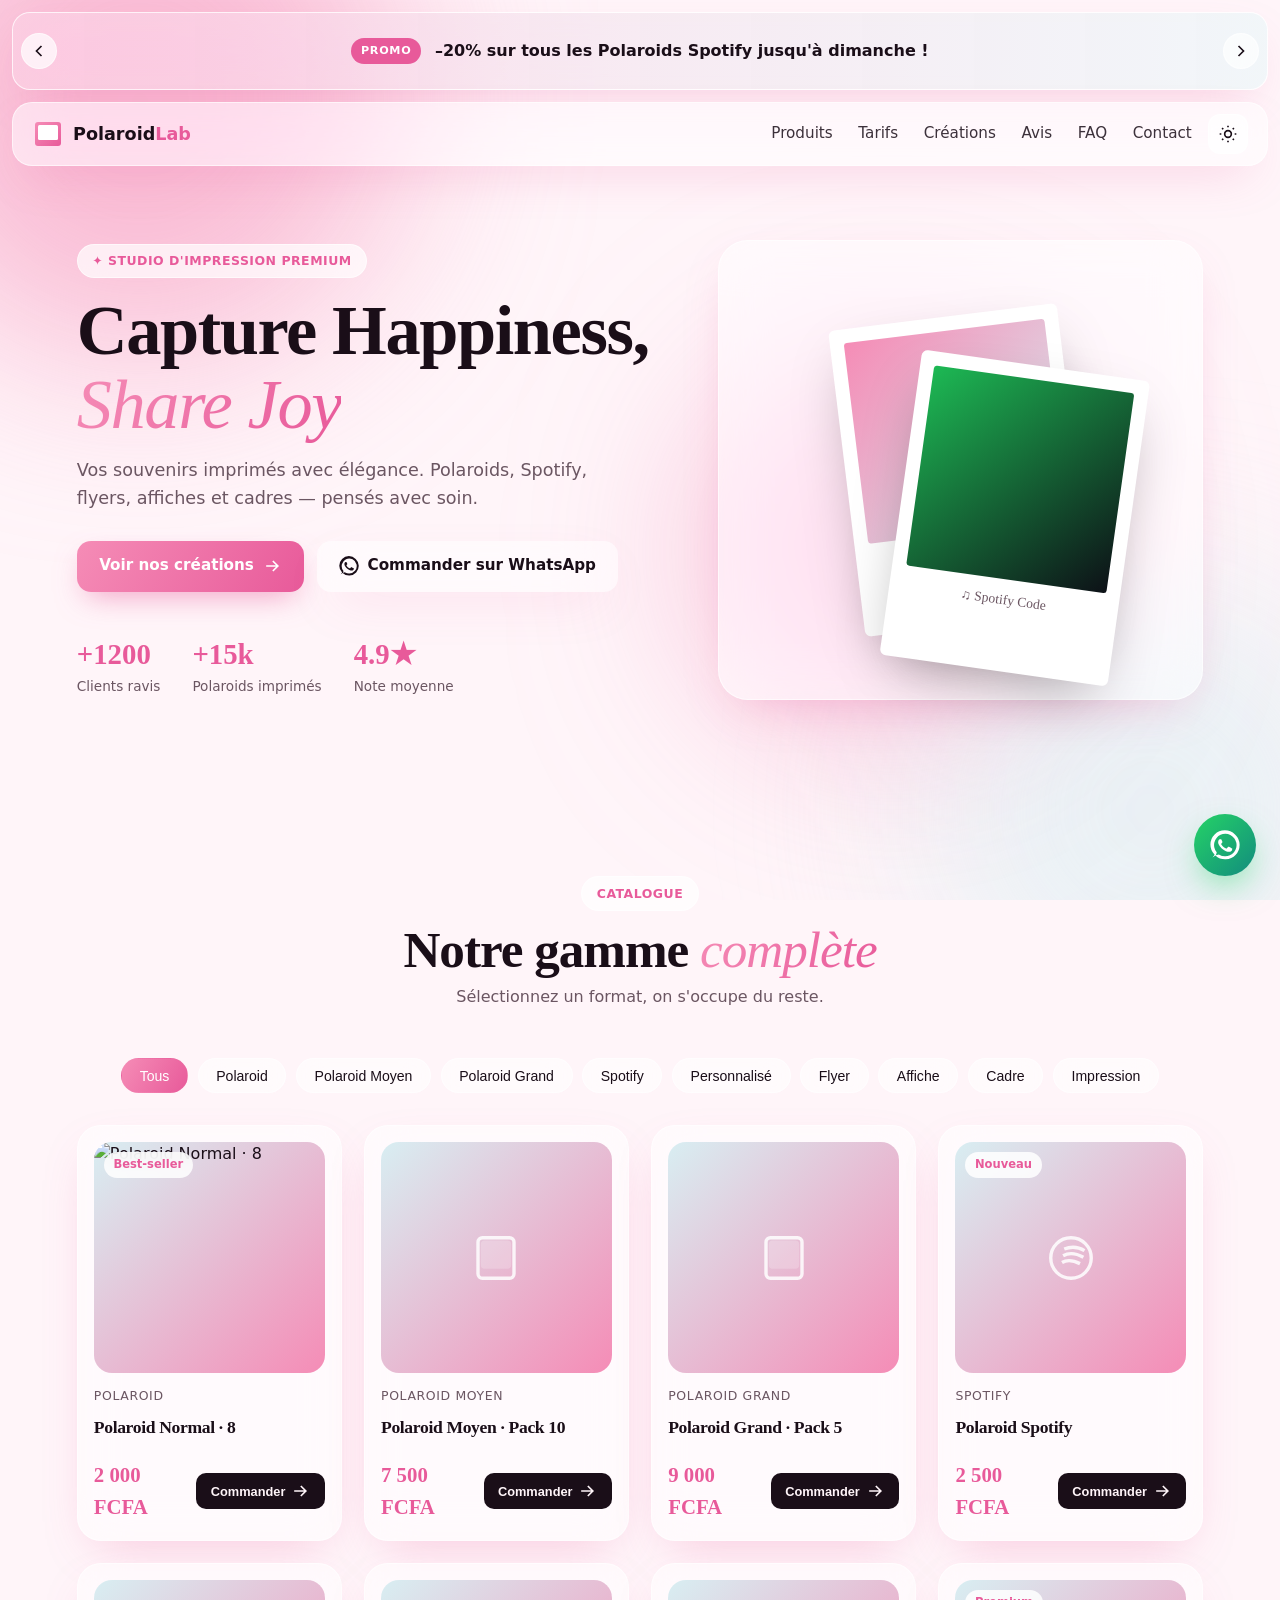
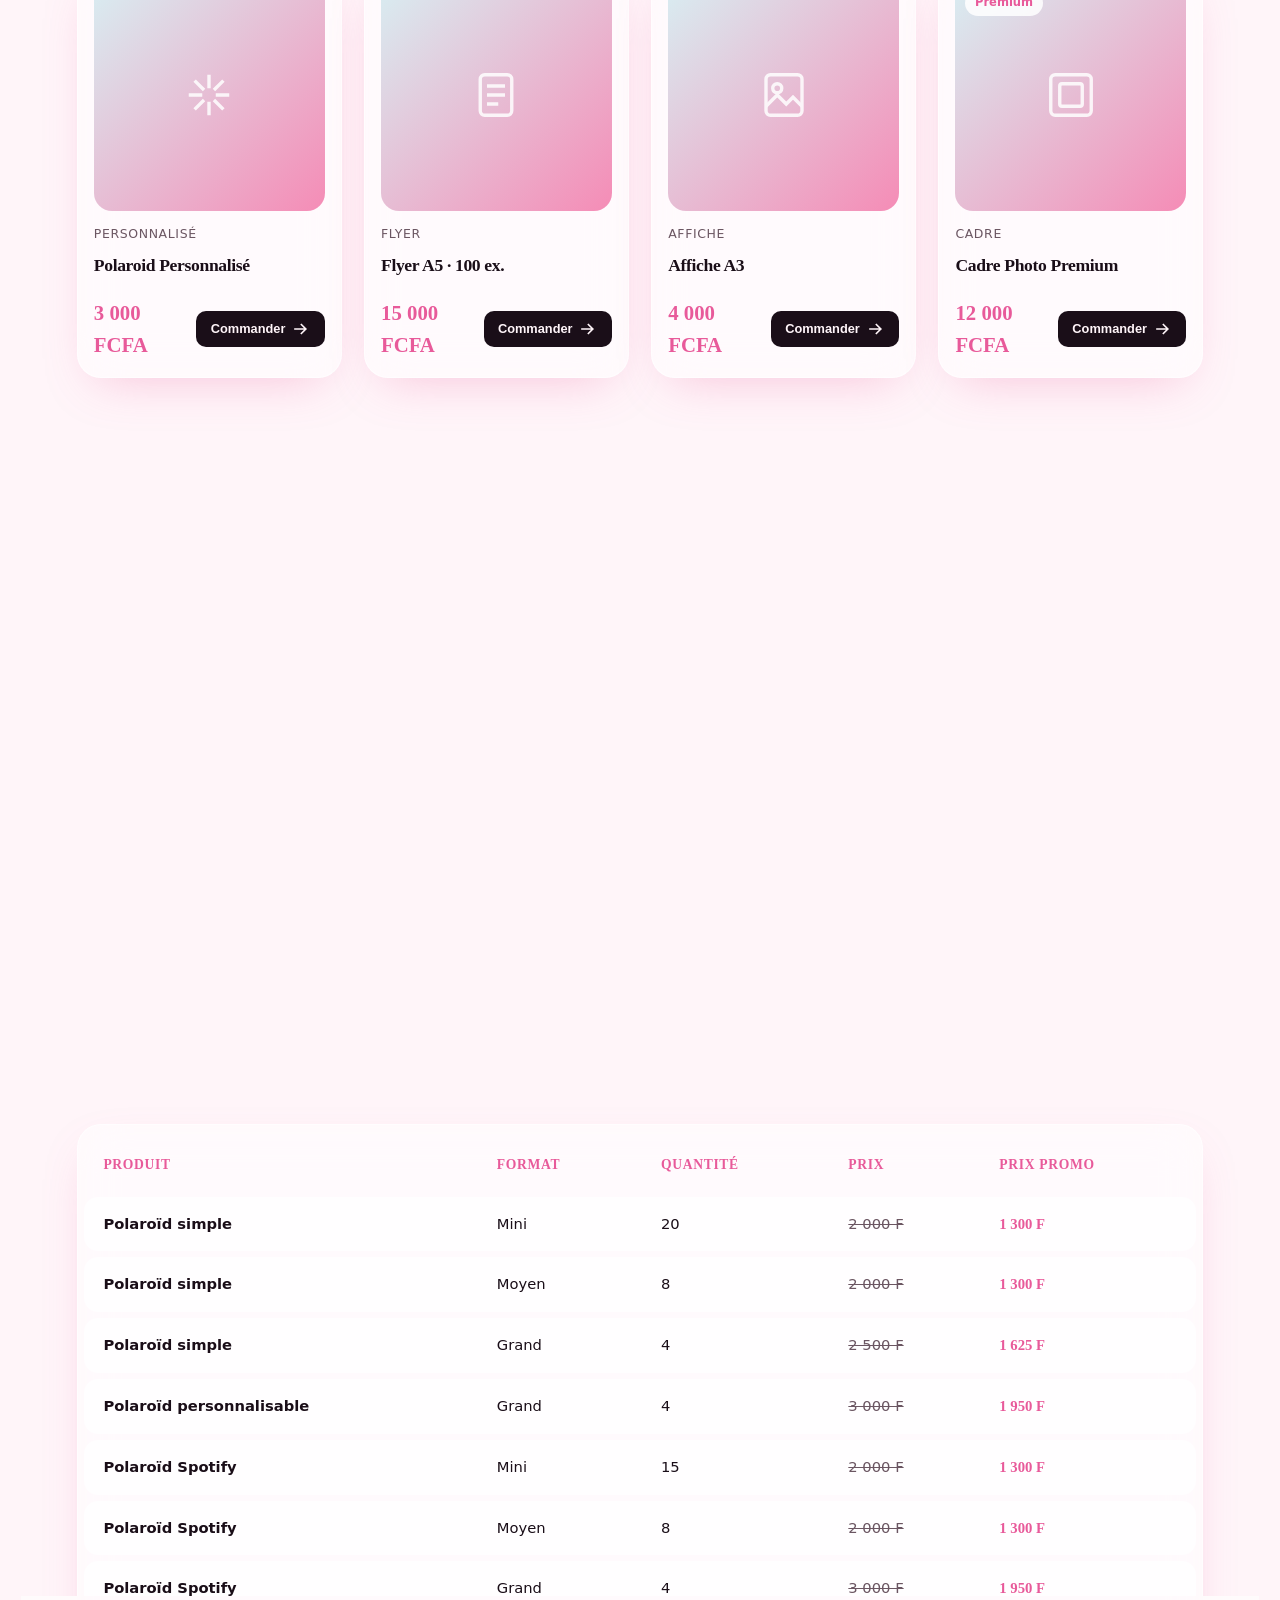
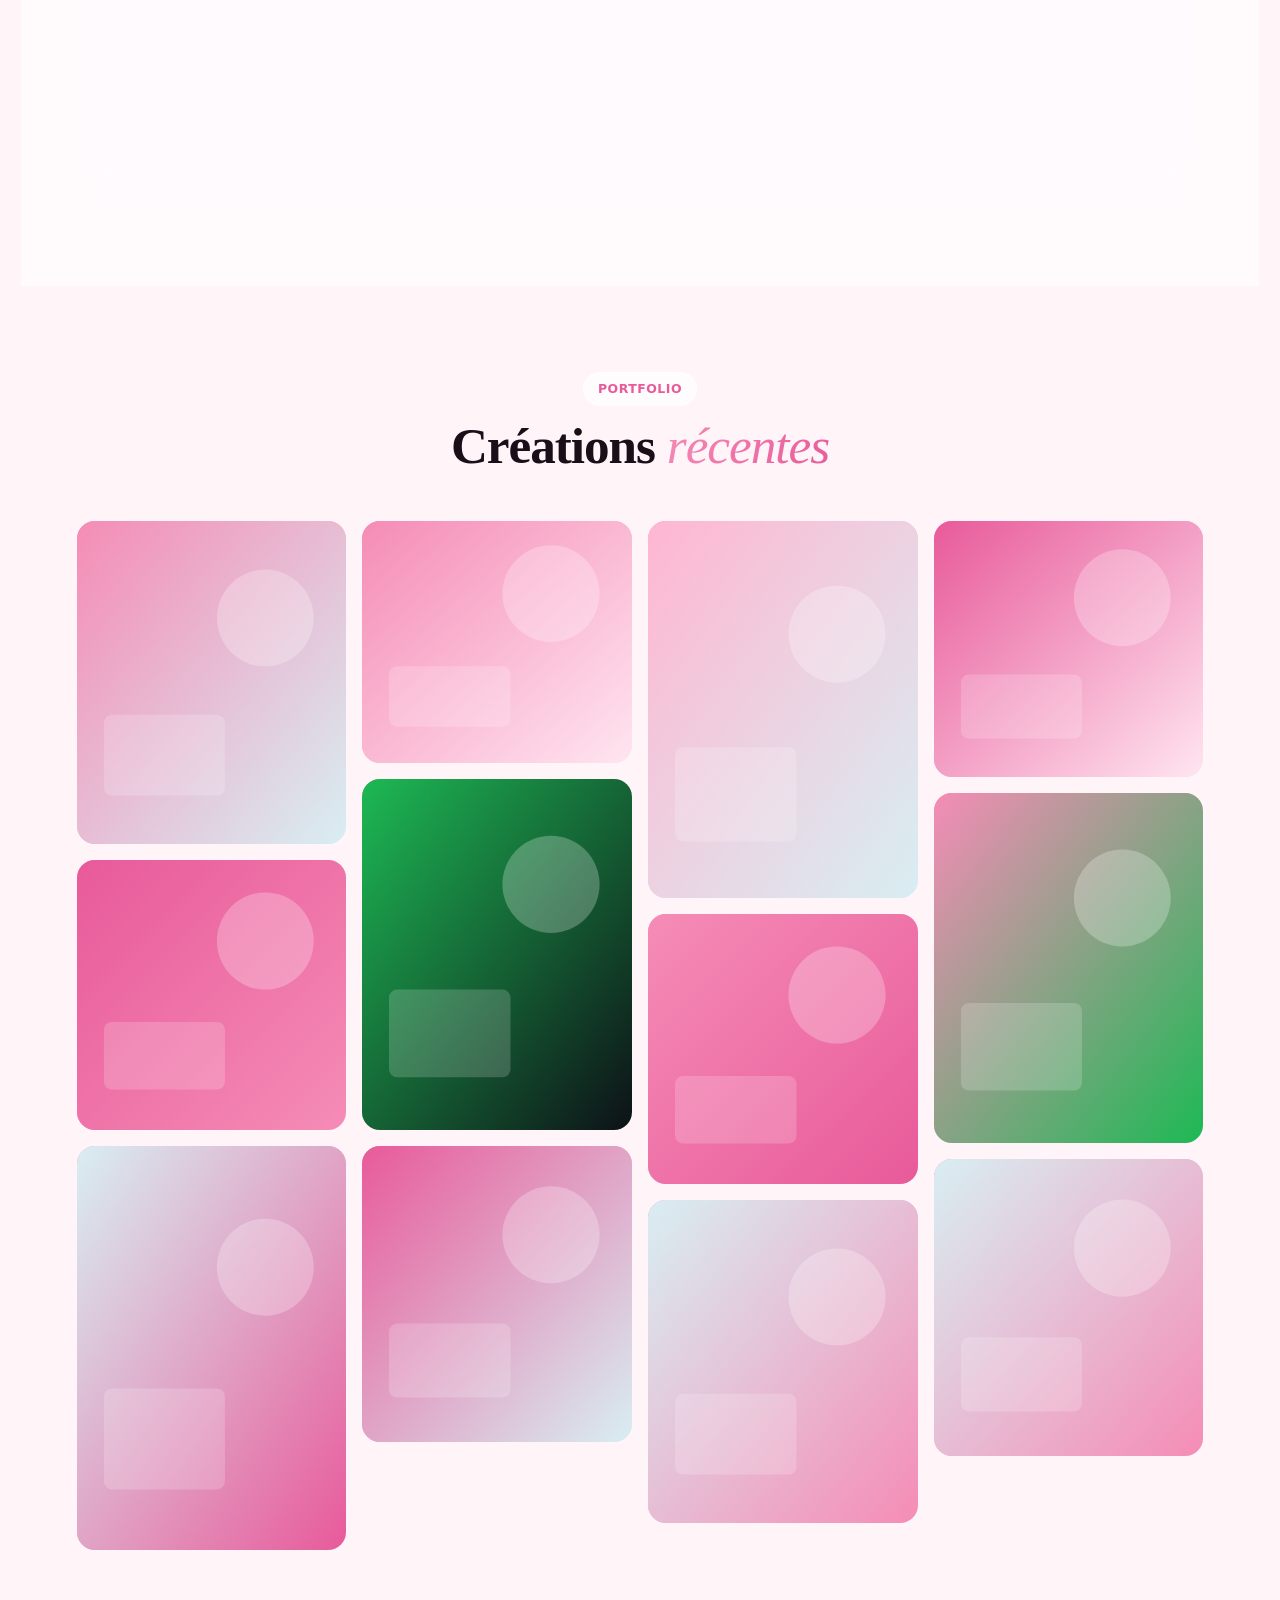
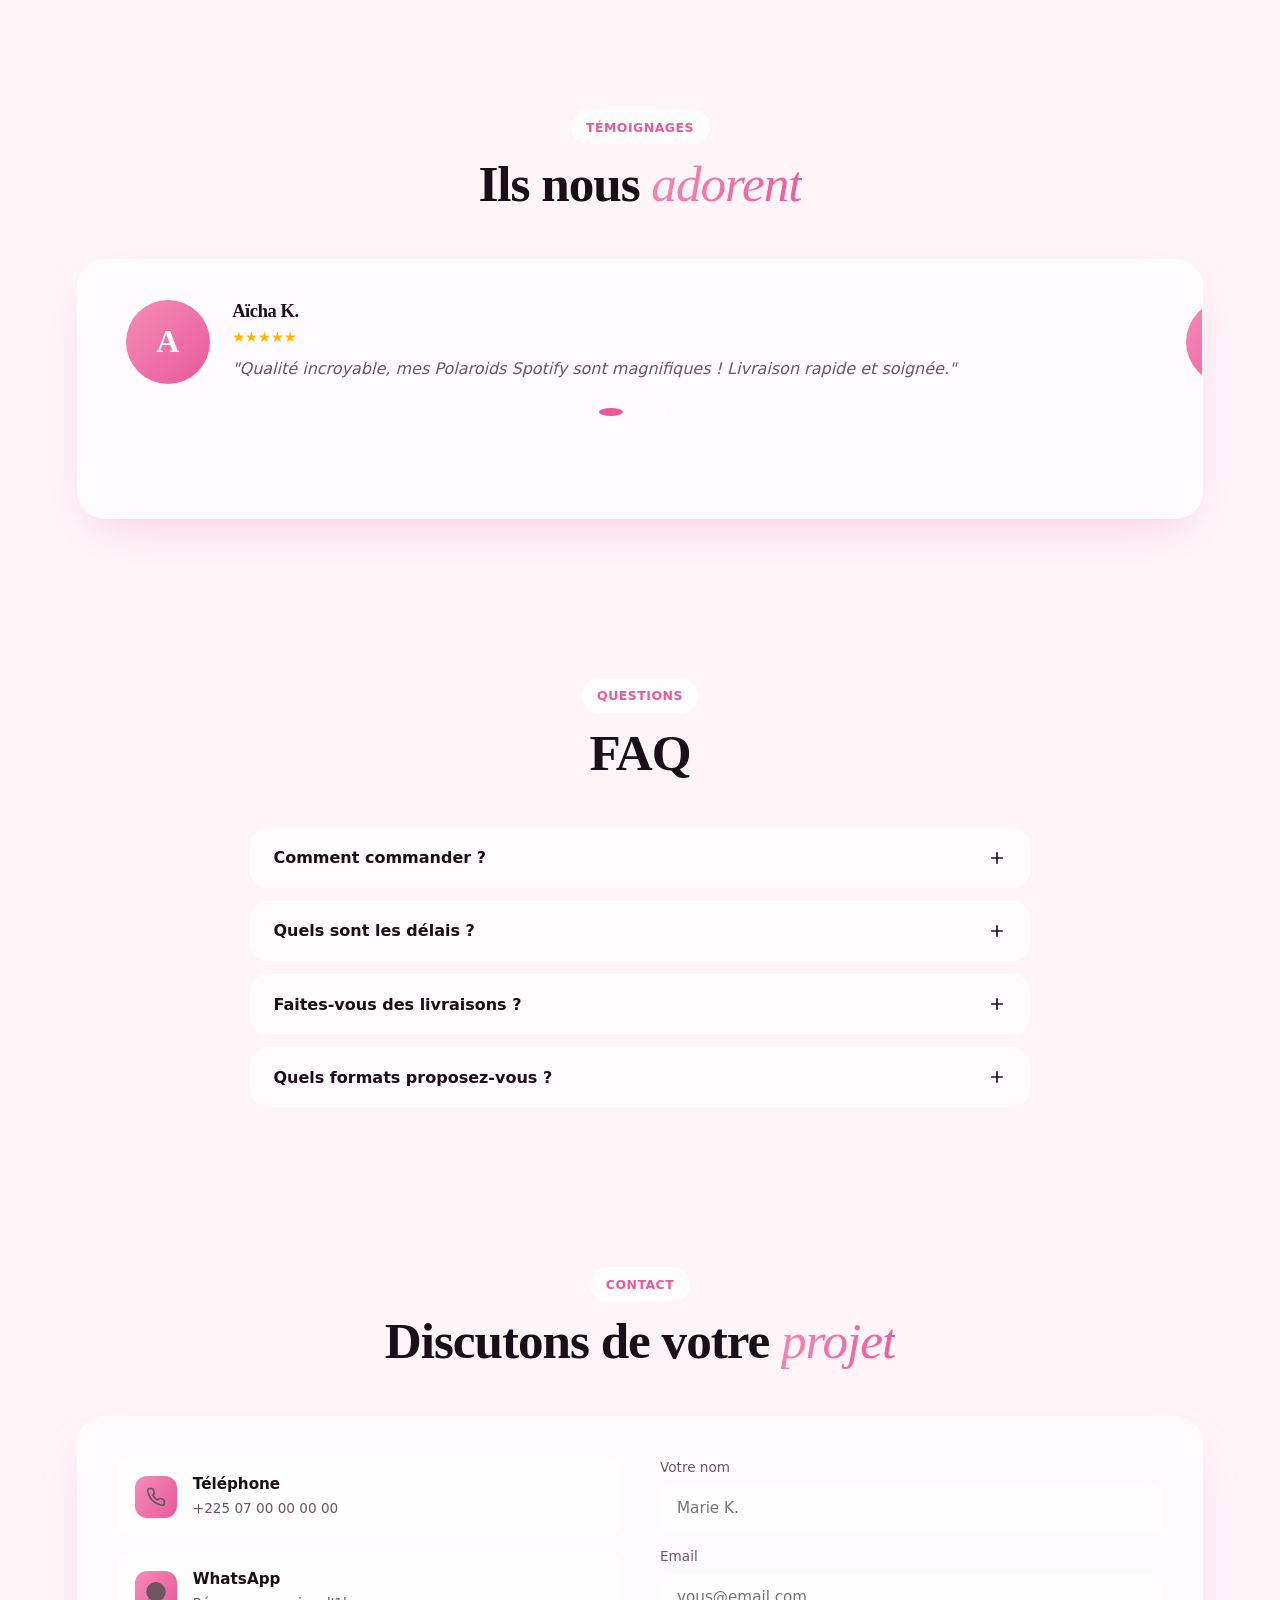
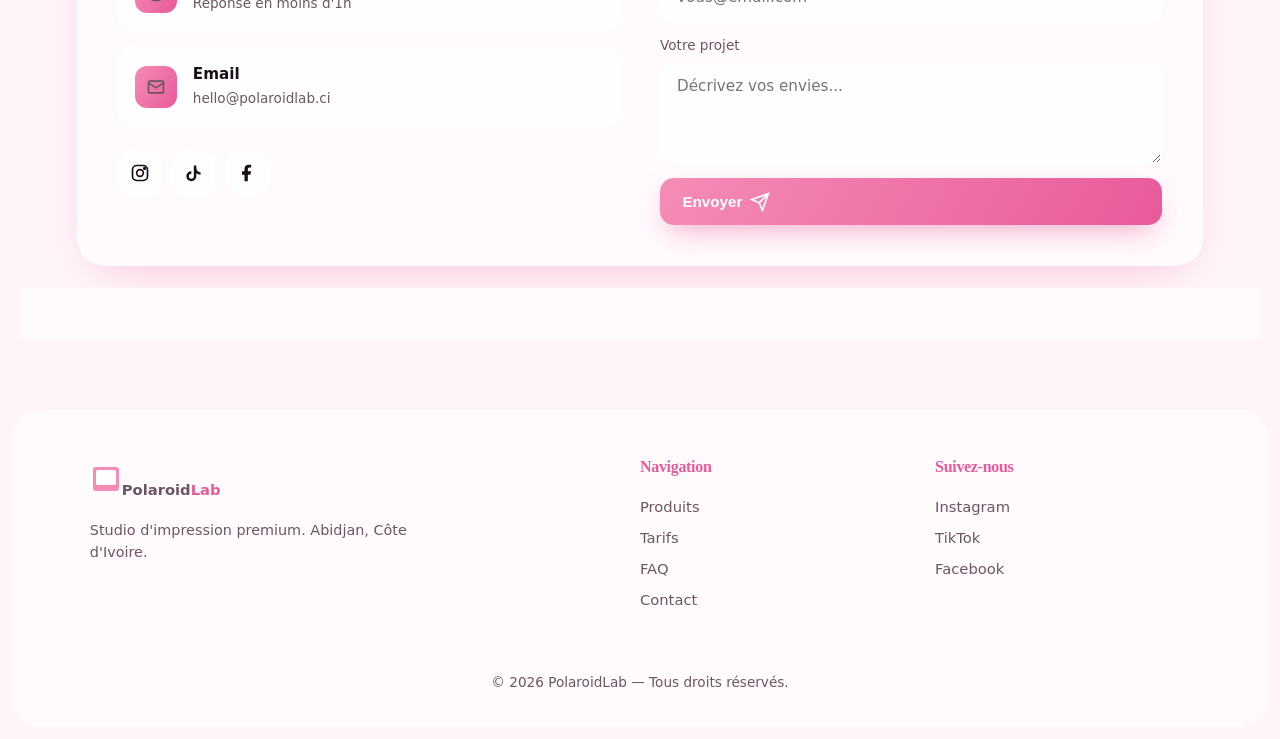
==== commit 0e317c81: "Update index.html" ====
--- a/index.html
+++ b/index.html
@@ -2,8 +2,8 @@
 <html lang="fr">
 <head>
 <meta charset="UTF-8" />
-<meta name="viewport" content="width=device-width, initial-scale=1, maximum-scale=1, user-scalable=no" />
-<title>PolaJoy</title>
+<meta name="viewport" content="width=device-width,initial-scale=1" />
+<title>PolaroidLab — Capture Happiness, Share Joy</title>
 <meta name="description" content="Polaroids personnalisés, Spotify, impression photo, flyers, affiches et cadres. Créations premium livrées en Côte d'Ivoire." />
 <meta property="og:title" content="PolaroidLab — Capture Happiness, Share Joy" />
 <meta property="og:description" content="Vos souvenirs imprimés avec élégance." />
@@ -36,7 +36,7 @@
 <header class="nav glass">
   <a href="#" class="logo">
     <svg class="logo-icon" viewBox="0 0 64 64"><rect x="6" y="8" width="52" height="48" rx="6" fill="url(#lg)"/><rect x="12" y="14" width="40" height="30" rx="3" fill="#fff"/><defs><linearGradient id="lg" x1="0" x2="1" y1="0" y2="1"><stop offset="0" stop-color="#F58CB6"/><stop offset="1" stop-color="#E85A9A"/></linearGradient></defs></svg>
-    <span>Pola<b>Joy</b></span>
+    <span>Polaroid<b>Lab</b></span>
   </a>
   <nav class="nav-links" id="navLinks">
     <a href="#produits">Produits</a>
@@ -109,7 +109,7 @@
   </div>
   <div class="table-wrap glass reveal">
     <table class="pricing">
-      <thead><tr><th>Produit</th><th>Format</th><th>Quantité</th><th>Prix avant</th><th>Prix promo</th></tr></thead>
+      <thead><tr><th>Produit</th><th>Format</th><th>Quantité</th><th>Prix</th><th>Prix promo</th></tr></thead>
       <tbody id="pricingBody"></tbody>
     </table>
   </div>
--- a/style.css
+++ b/style.css
@@ -214,39 +214,52 @@
   .nav-actions {
     margin-left: auto;
   }
-}
-
-
-@media (max-width: 768px) {
+
   .products-grid {
-    grid-template-columns: repeat(4, 1fr);
-    gap: 6px;
-    overflow: hidden;
+    grid-template-columns: repeat(2, 1fr);
+    gap: 10px;
   }
 
   .product {
-    padding: 8px 4px;
+    padding: 12px 8px;
     min-width: 0;
   }
 
   .product h3 {
+    font-size: 12px;
+  }
+
+  .product .price {
+    font-size: 11px;
+  }
+
+  .product .order {
+    font-size: 10px;
+    padding: 5px 8px;
+  }
+
+  .product .ph {
+    height: 100px;
+  }
+
+  .product .cat {
+    font-size: 10px;
+  }
+
+  .table-wrap {
+    overflow-x: hidden;
+  }
+
+  .pricing {
     font-size: 9px;
-  }
-
-  .product .price {
-    font-size: 9px;
-  }
-
-  .product .order {
-    font-size: 8px;
-    padding: 4px 6px;
-  }
-
-  .product .ph {
-    height: 50px;
-  }
-
-  .product .cat {
-    font-size: 8px;
-  }
-}
+    min-width: unset;
+    width: 100%;
+  }
+
+  .pricing th,
+  .pricing td {
+    padding: 5px 4px;
+    white-space: normal;
+    word-break: break-word;
+  }
+}
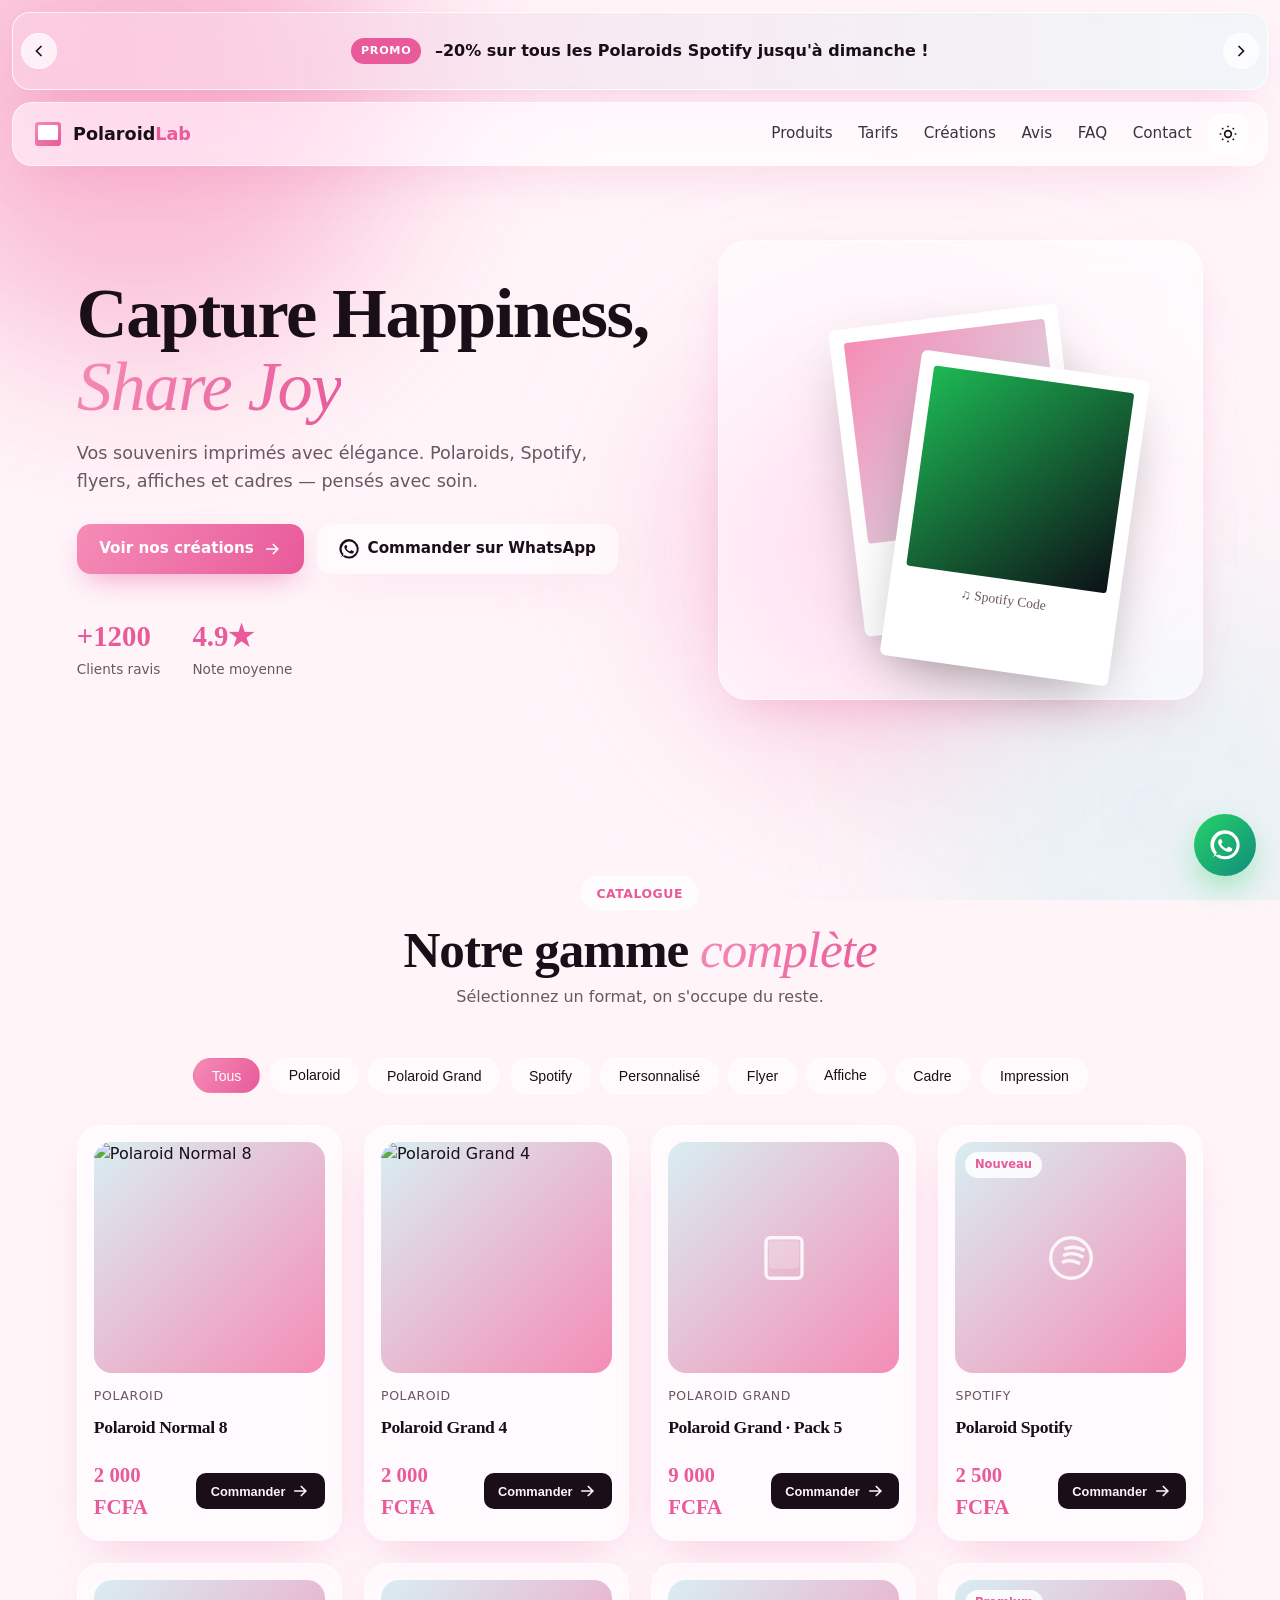
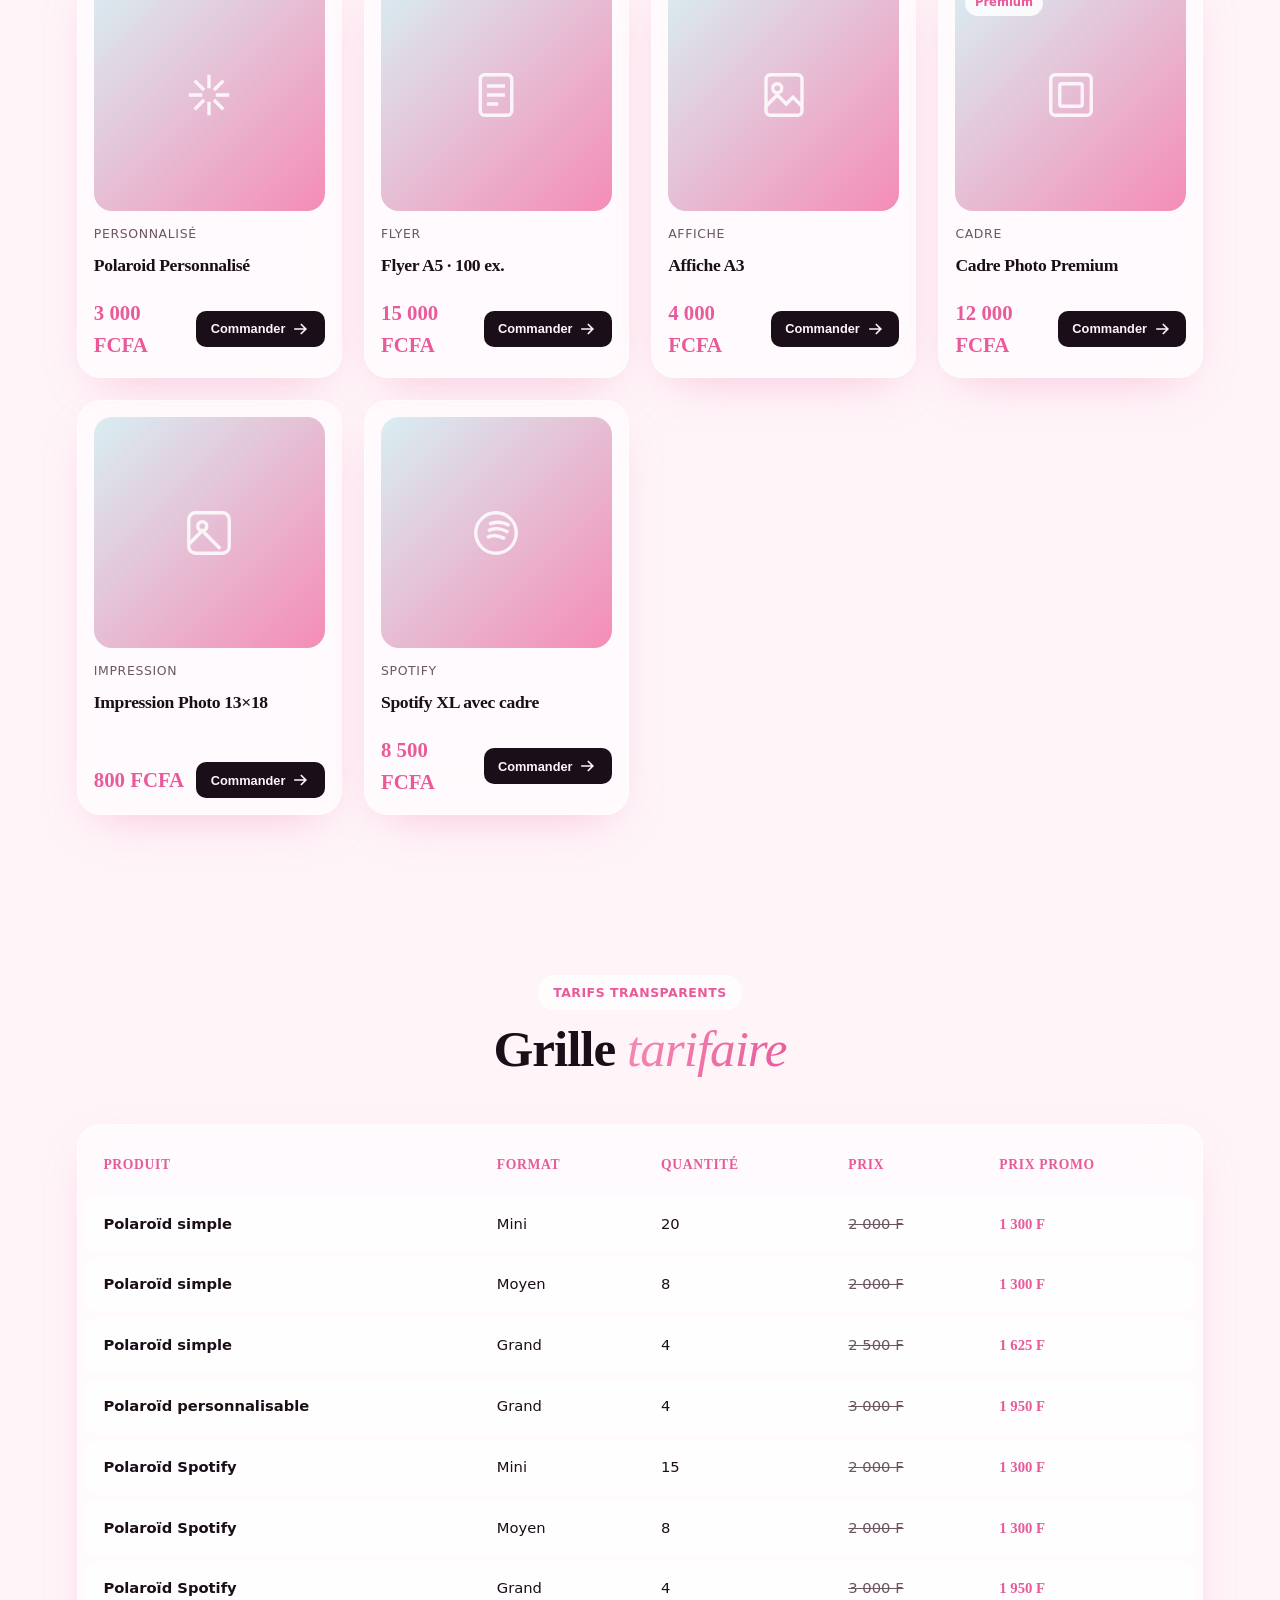
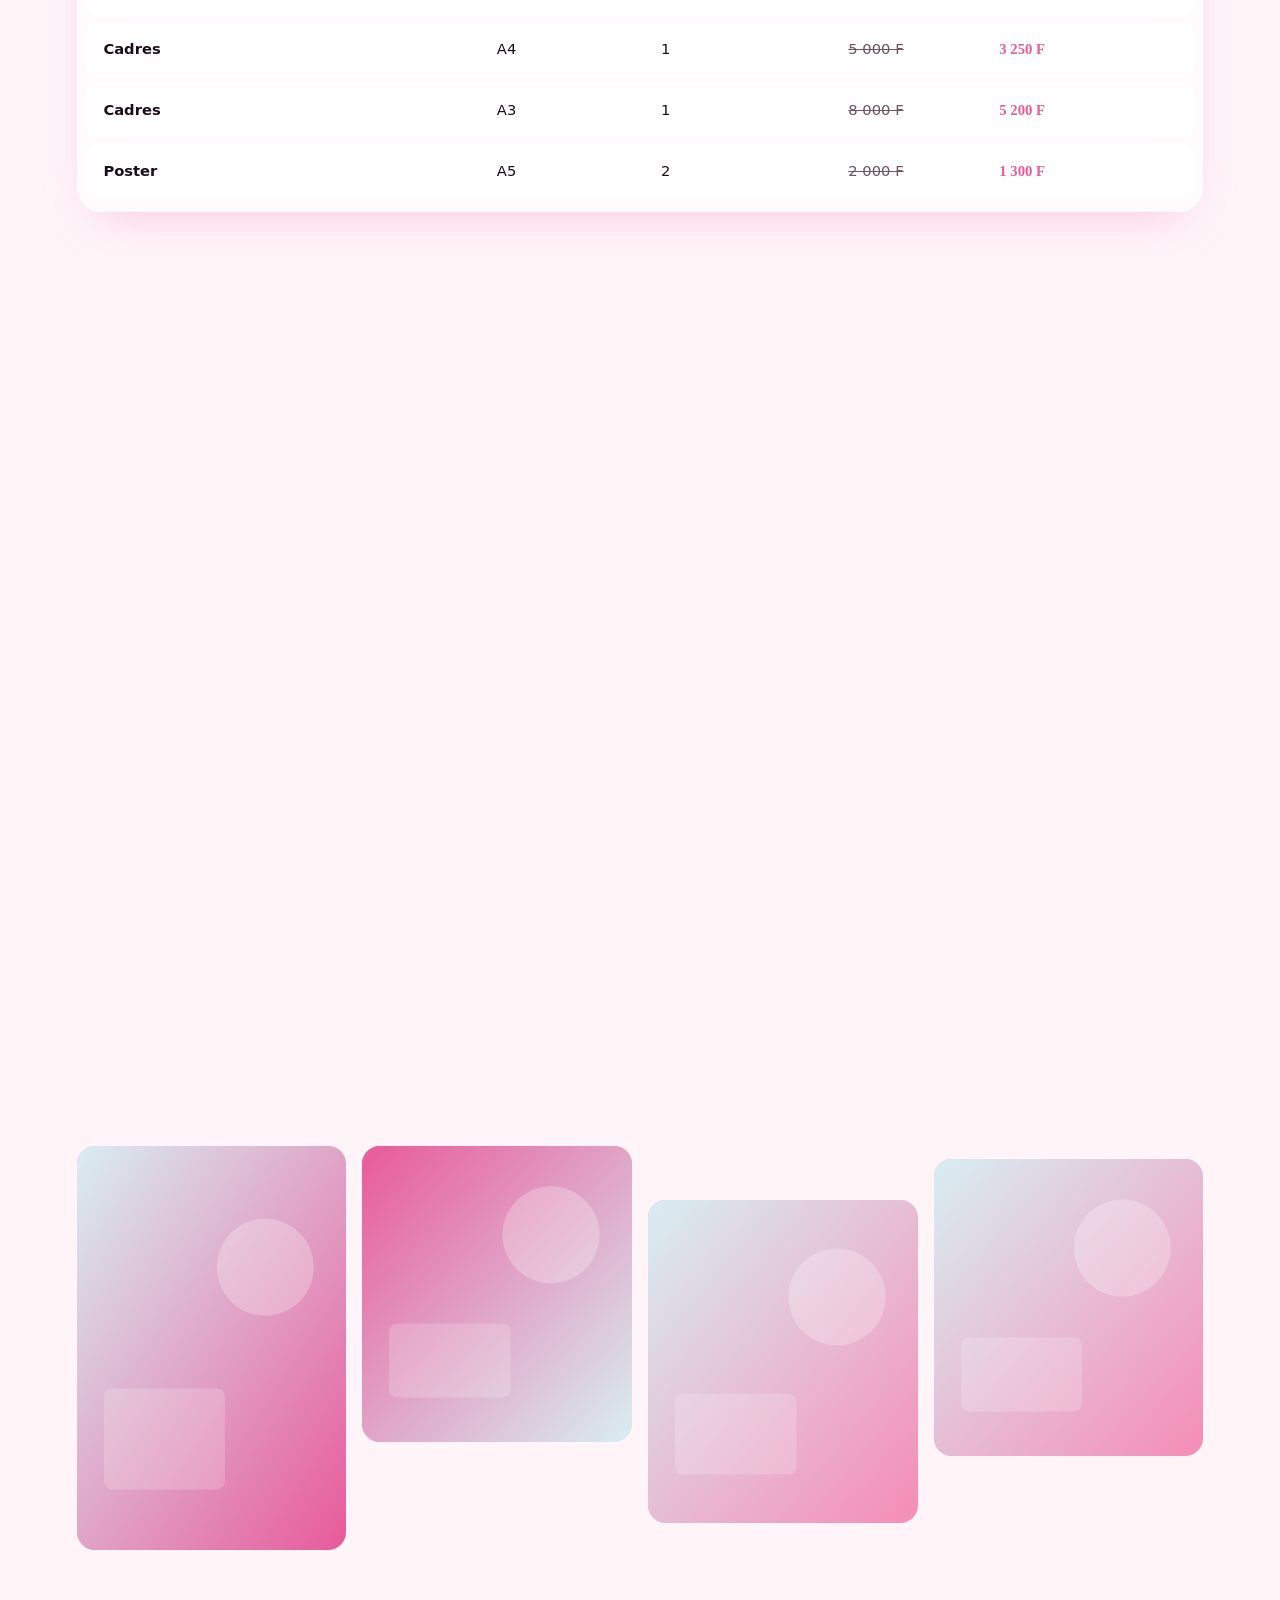
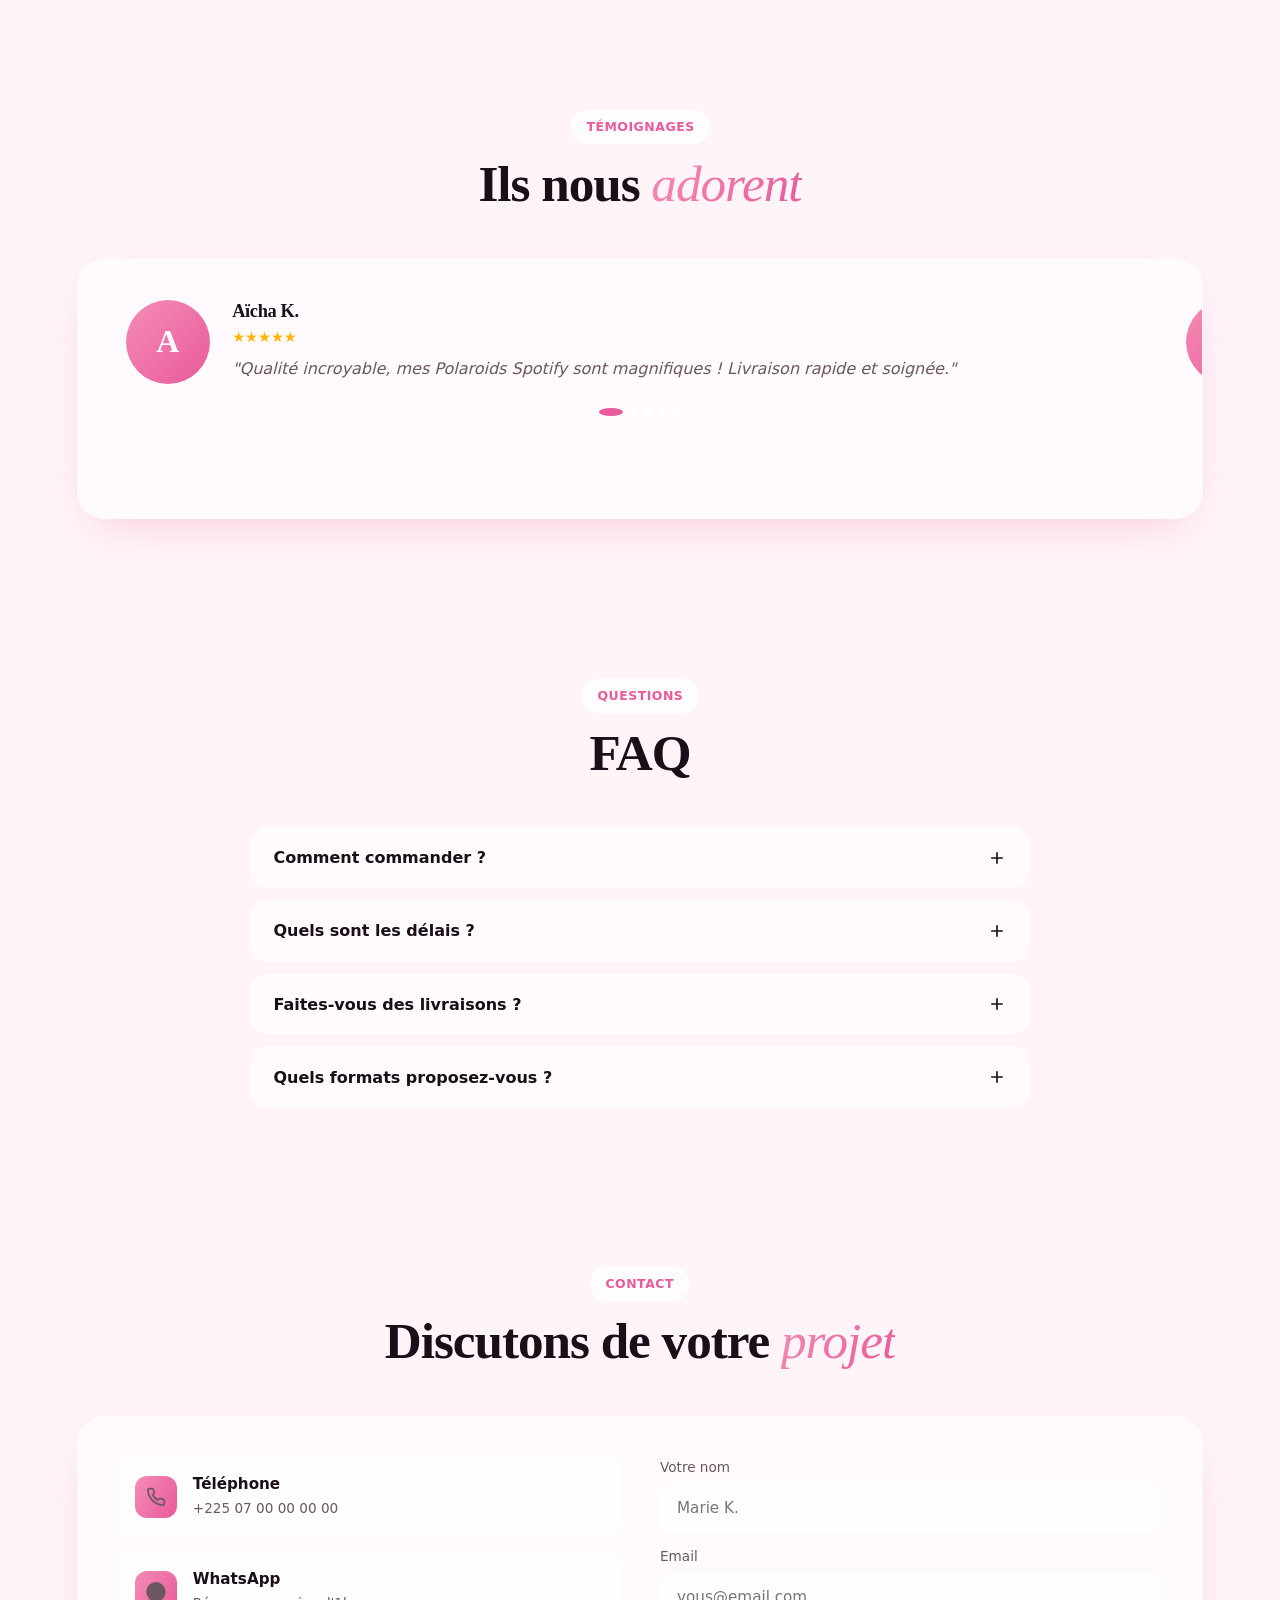
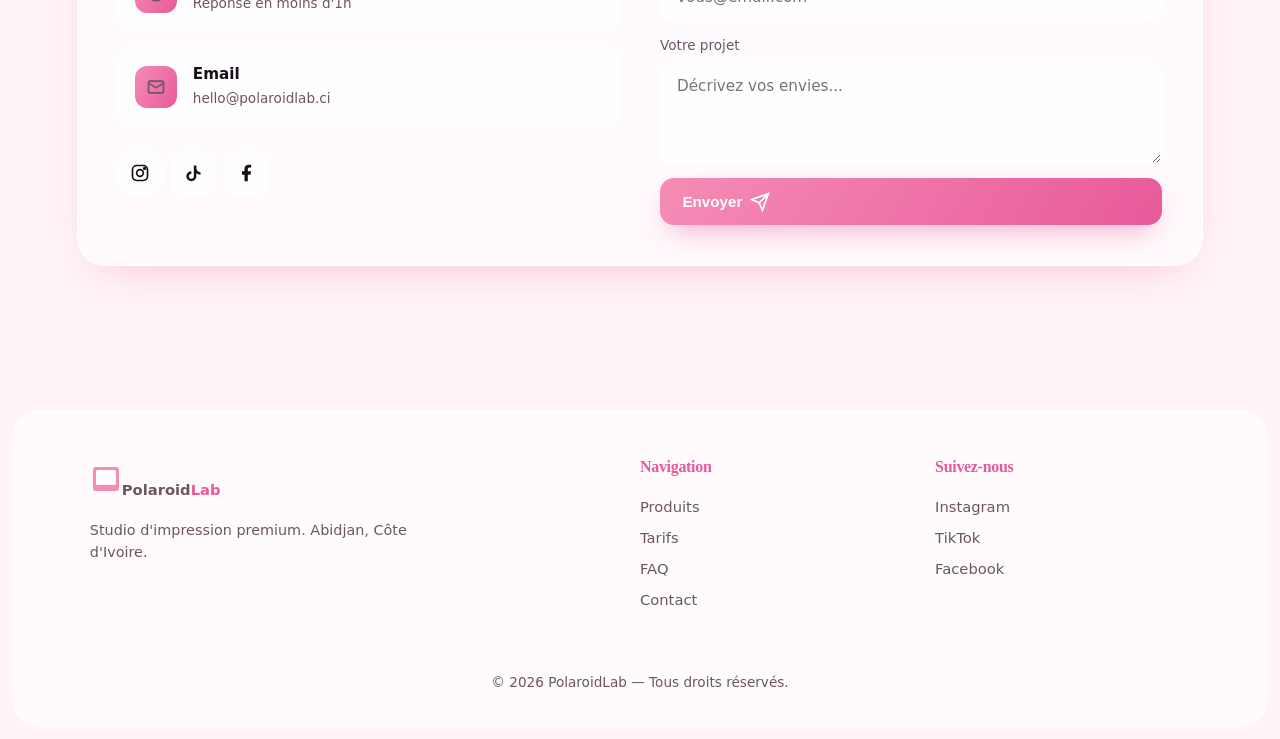
==== commit 8cd1bcd0: "Update index.html" ====
--- a/index.html
+++ b/index.html
@@ -3,7 +3,7 @@
 <head>
 <meta charset="UTF-8" />
 <meta name="viewport" content="width=device-width,initial-scale=1" />
-<title>PolaroidLab — Capture Happiness, Share Joy</title>
+<title>PolaJoy</title>
 <meta name="description" content="Polaroids personnalisés, Spotify, impression photo, flyers, affiches et cadres. Créations premium livrées en Côte d'Ivoire." />
 <meta property="og:title" content="PolaroidLab — Capture Happiness, Share Joy" />
 <meta property="og:description" content="Vos souvenirs imprimés avec élégance." />
@@ -60,7 +60,7 @@
 <!-- Hero -->
 <section class="hero">
   <div class="hero-inner reveal">
-    <span class="kicker glass-mini">✦ Studio d'impression premium</span>
+    
     <h1>Capture Happiness,<br/><em>Share Joy</em></h1>
     <p>Vos souvenirs imprimés avec élégance. Polaroids, Spotify, flyers, affiches et cadres — pensés avec soin.</p>
     <div class="hero-cta">
@@ -74,7 +74,7 @@
     </div>
     <div class="hero-stats">
       <div><b>+1200</b><span>Clients ravis</span></div>
-      <div><b>+15k</b><span>Polaroids imprimés</span></div>
+      
       <div><b>4.9★</b><span>Note moyenne</span></div>
     </div>
   </div>
--- a/style.css
+++ b/style.css
@@ -239,7 +239,7 @@
   }
 
   .product .ph {
-    height: 100px;
+    height: 200px;
   }
 
   .product .cat {
@@ -263,3 +263,34 @@
     word-break: break-word;
   }
 }
+
+
+/* ===== FIXES MOBILE ===== */
+@media (max-width: 600px) {
+
+  /* Image qui déborde — fix */
+  .ph {
+    overflow: hidden;
+    border-radius: 8px;
+  }
+
+  .ph img {
+    width: 100%;
+    height: 100%;
+    object-fit: cover;
+    border-radius: 8px;
+    display: block;
+  }
+
+  /* Bouton Commander plus petit */
+  .order {
+    padding: 6px 12px;
+    font-size: 0.78rem;
+    gap: 4px;
+  }
+
+  .order svg {
+    width: 14px;
+    height: 14px;
+  }
+}
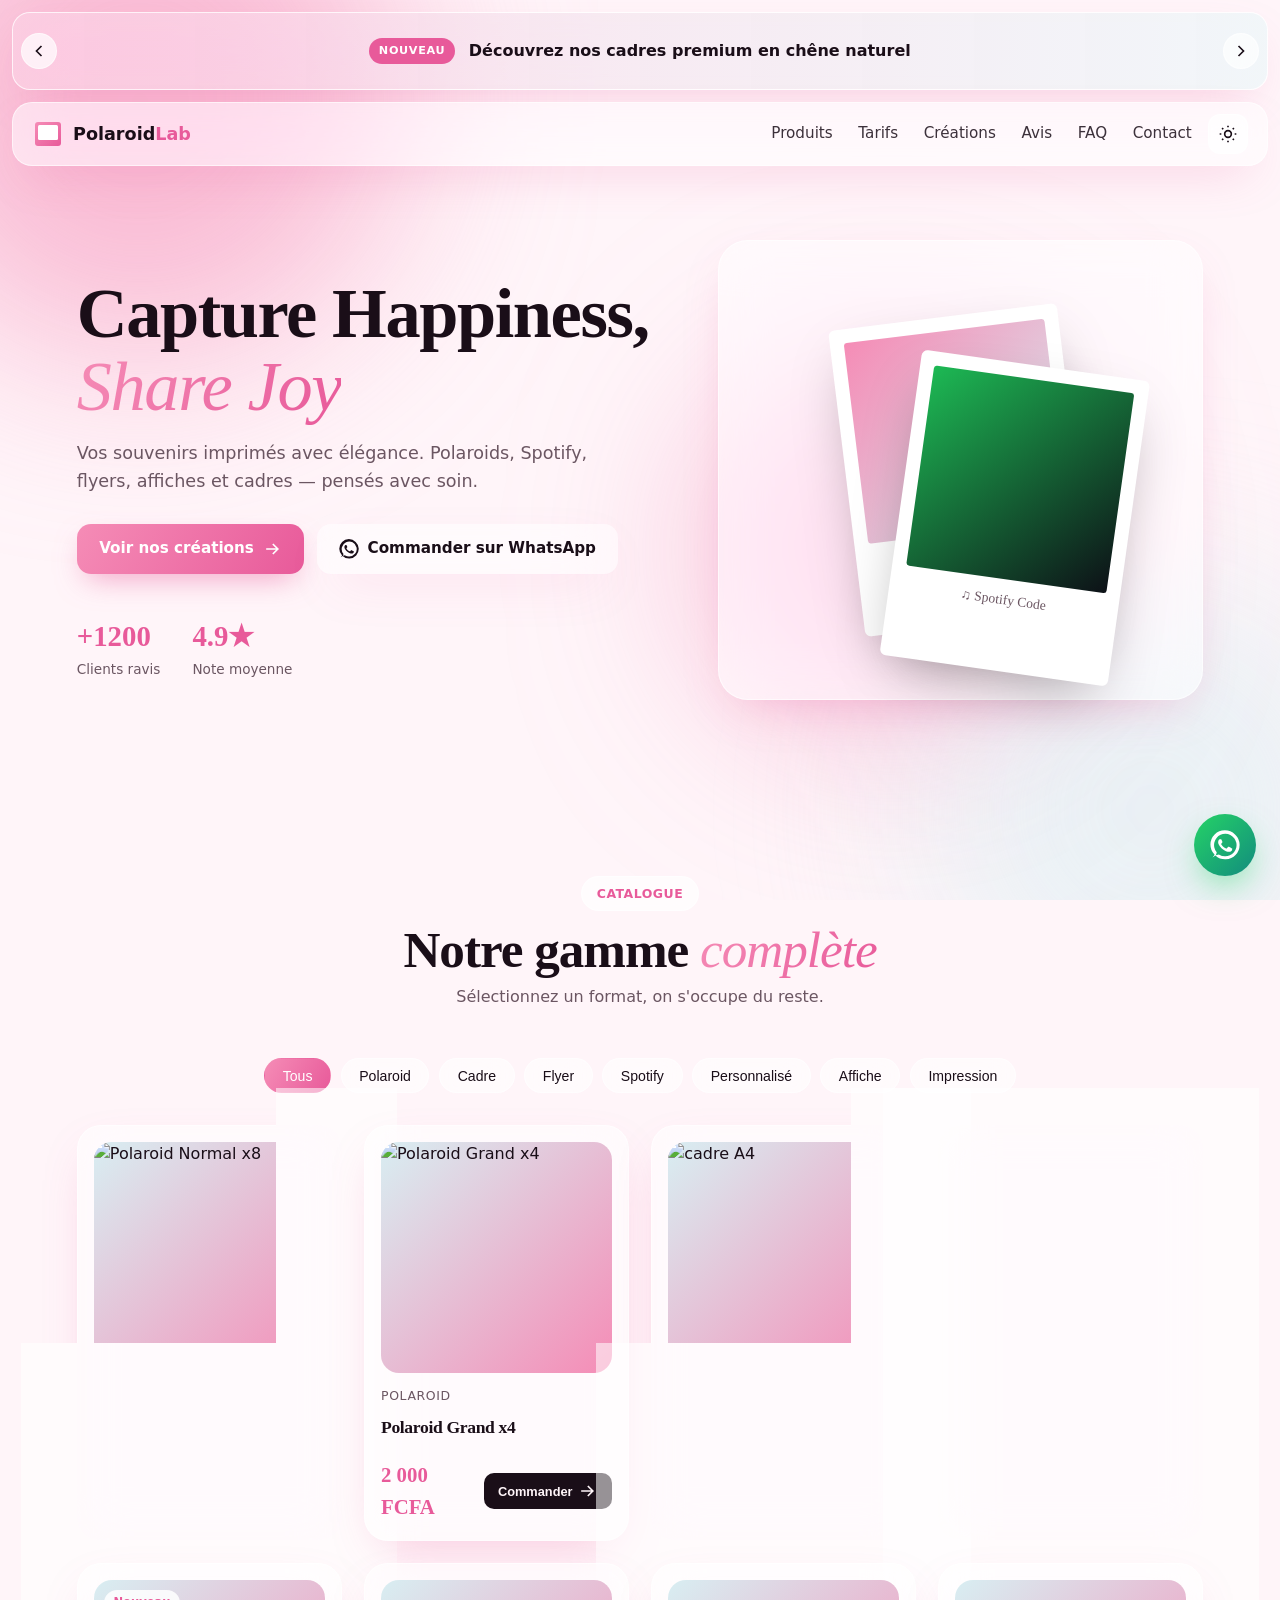
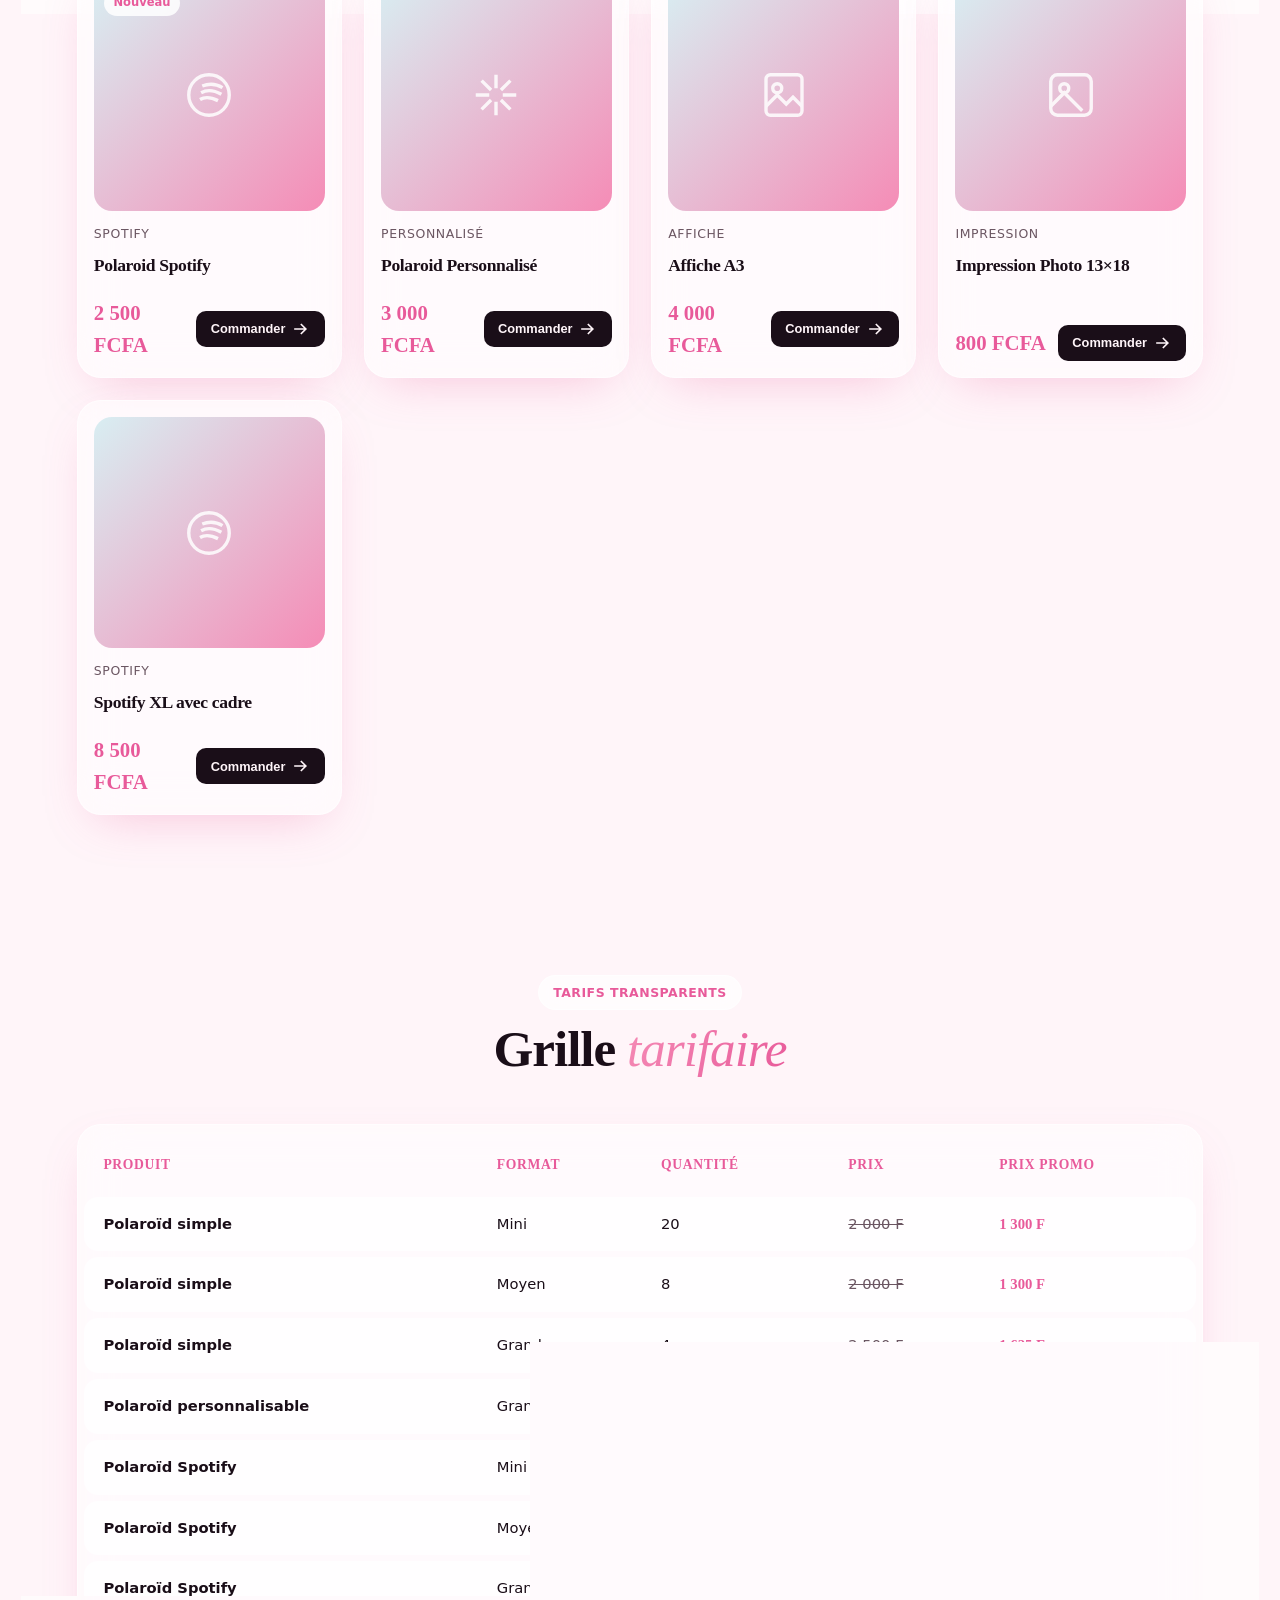
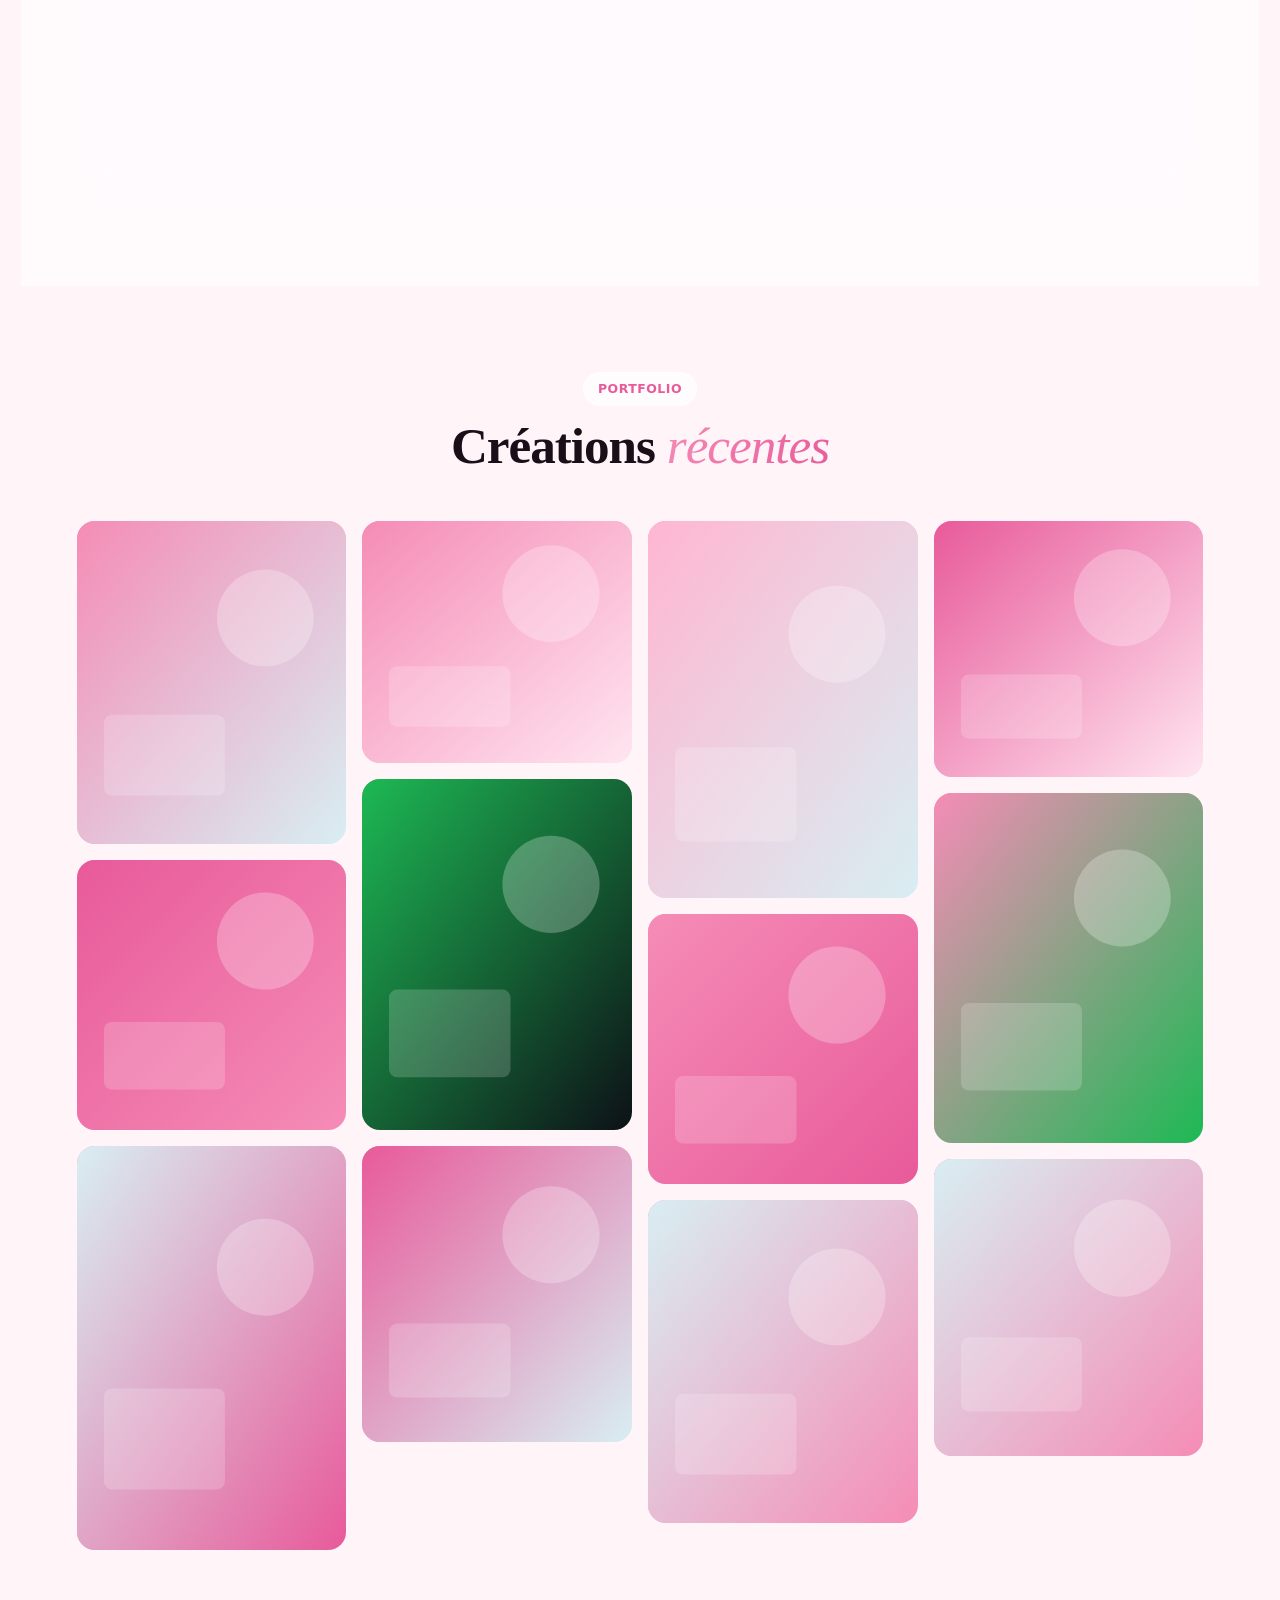
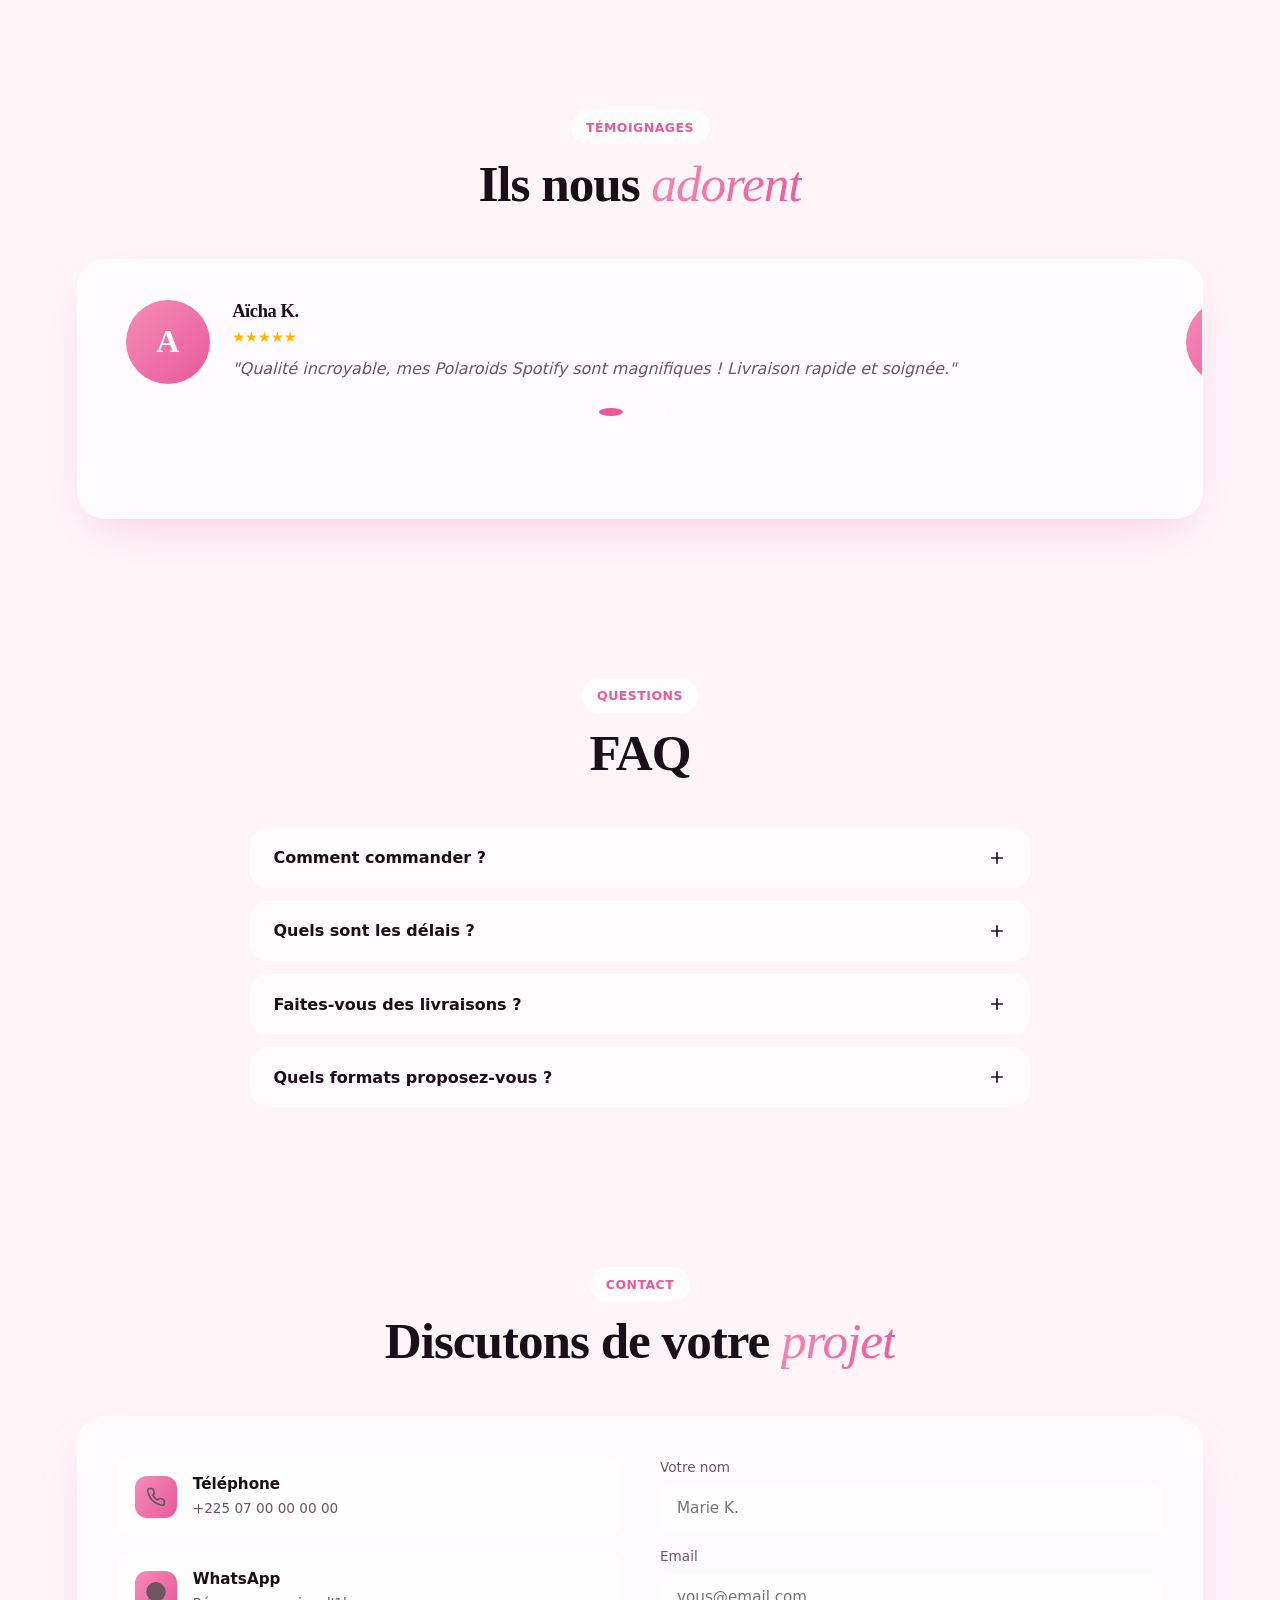
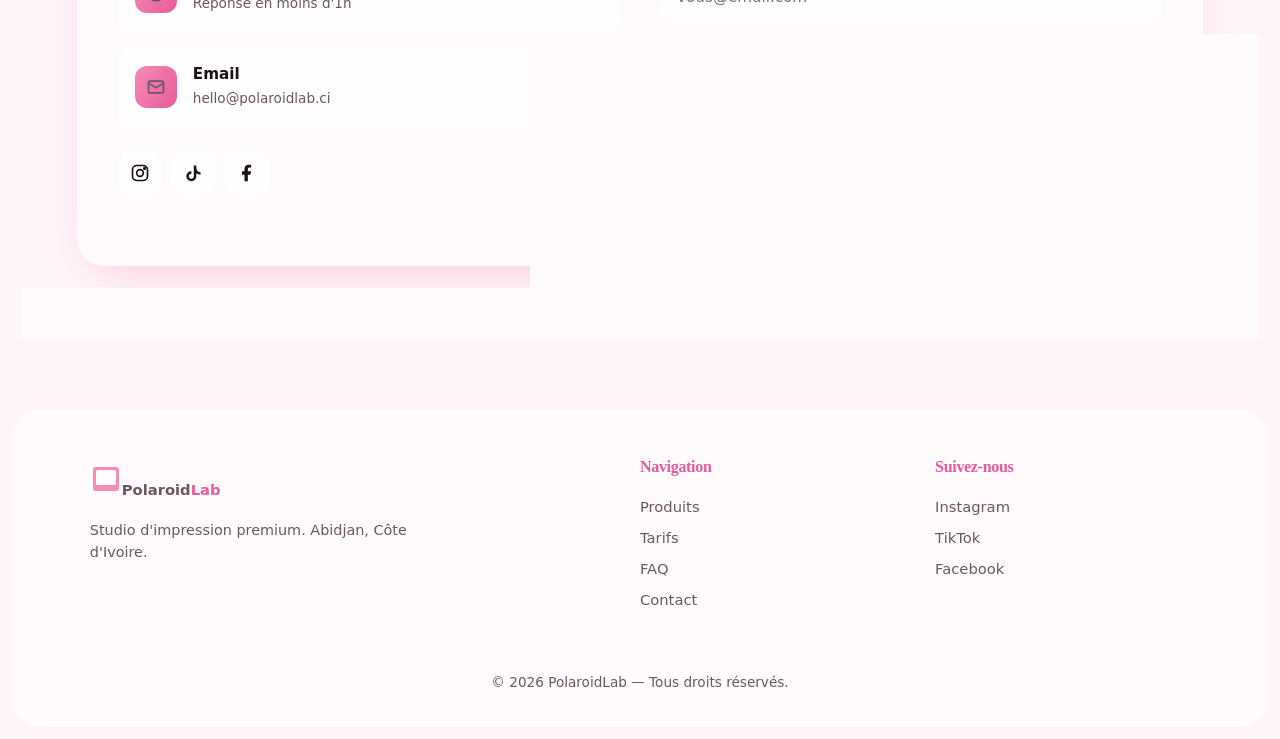
==== commit bda73d91: "Update index.html" ====
--- a/index.html
+++ b/index.html
@@ -67,7 +67,7 @@
       <a href="#produits" class="btn primary">Voir nos créations
         <svg viewBox="0 0 24 24" fill="none" stroke="currentColor" stroke-width="2"><path d="M5 12h14M13 6l6 6-6 6"/></svg>
       </a>
-      <a href="https://wa.me/2250700000000" class="btn ghost glass" target="_blank" rel="noopener">
+      <a href="https://wa.me/2250748426112" class="btn ghost glass" target="_blank" rel="noopener">
         <svg viewBox="0 0 24 24" fill="currentColor"><path d="M20 3.5A11.5 11.5 0 0 0 3.7 19.8L2 22l2.3-1.6A11.5 11.5 0 1 0 20 3.5zM12 21a9 9 0 0 1-4.6-1.3l-.3-.2-2.4.7.7-2.3-.2-.3A9 9 0 1 1 12 21zm5-6.7c-.3-.1-1.6-.8-1.9-.9-.3-.1-.5-.1-.7.2-.2.2-.7.9-.9 1.1-.2.2-.3.2-.6.1-.3-.1-1.2-.4-2.3-1.4-.9-.8-1.4-1.7-1.6-2-.2-.3 0-.5.1-.6l.5-.5c.1-.2.2-.3.3-.5.1-.2 0-.4 0-.5l-.7-1.6c-.2-.4-.4-.4-.6-.4h-.5c-.2 0-.5.1-.7.3-.2.2-.9.9-.9 2.2 0 1.3 1 2.6 1.1 2.8.1.2 2 3 4.8 4.1.7.3 1.2.5 1.6.6.7.2 1.3.2 1.8.1.5-.1 1.6-.7 1.8-1.3.2-.6.2-1.2.2-1.3-.1-.1-.3-.2-.6-.3z"/></svg>
         Commander sur WhatsApp
       </a>
@@ -150,9 +150,9 @@
   </div>
   <div class="contact-card glass reveal">
     <div class="contact-info">
-      <a href="tel:+2250700000000"><span class="ci-icn"><svg viewBox="0 0 24 24" fill="none" stroke="currentColor" stroke-width="2"><path d="M22 16.9v3a2 2 0 0 1-2.2 2 19.8 19.8 0 0 1-8.6-3 19.5 19.5 0 0 1-6-6 19.8 19.8 0 0 1-3-8.6A2 2 0 0 1 4.1 2h3a2 2 0 0 1 2 1.7c.1.9.4 1.8.7 2.6a2 2 0 0 1-.5 2.1L8 9.6a16 16 0 0 0 6 6l1.2-1.2a2 2 0 0 1 2.1-.5c.8.3 1.7.6 2.6.7a2 2 0 0 1 1.7 2z"/></svg></span><div><b>Téléphone</b><span>+225 07 00 00 00 00</span></div></a>
-      <a href="https://wa.me/2250700000000" target="_blank" rel="noopener"><span class="ci-icn"><svg viewBox="0 0 24 24" fill="currentColor"><path d="M20 3.5A11.5 11.5 0 0 0 3.7 19.8L2 22l2.3-1.6A11.5 11.5 0 1 0 20 3.5z"/></svg></span><div><b>WhatsApp</b><span>Réponse en moins d'1h</span></div></a>
-      <a href="mailto:hello@polaroidlab.ci"><span class="ci-icn"><svg viewBox="0 0 24 24" fill="none" stroke="currentColor" stroke-width="2"><rect x="3" y="5" width="18" height="14" rx="2"/><path d="m3 7 9 6 9-6"/></svg></span><div><b>Email</b><span>hello@polaroidlab.ci</span></div></a>
+      <a href="tel:+2250748426112"><span class="ci-icn"><svg viewBox="0 0 24 24" fill="none" stroke="currentColor" stroke-width="2"><path d="M22 16.9v3a2 2 0 0 1-2.2 2 19.8 19.8 0 0 1-8.6-3 19.5 19.5 0 0 1-6-6 19.8 19.8 0 0 1-3-8.6A2 2 0 0 1 4.1 2h3a2 2 0 0 1 2 1.7c.1.9.4 1.8.7 2.6a2 2 0 0 1-.5 2.1L8 9.6a16 16 0 0 0 6 6l1.2-1.2a2 2 0 0 1 2.1-.5c.8.3 1.7.6 2.6.7a2 2 0 0 1 1.7 2z"/></svg></span><div><b>Téléphone</b><span>+225 07 00 00 00 00</span></div></a>
+      <a href="https://wa.me/2250748426112" target="_blank" rel="noopener"><span class="ci-icn"><svg viewBox="0 0 24 24" fill="currentColor"><path d="M20 3.5A11.5 11.5 0 0 0 3.7 19.8L2 22l2.3-1.6A11.5 11.5 0 1 0 20 3.5z"/></svg></span><div><b>WhatsApp</b><span>Réponse en moins d'1h</span></div></a>
+      <a href="mailto:Hellopolajoy@gmail"><span class="ci-icn"><svg viewBox="0 0 24 24" fill="none" stroke="currentColor" stroke-width="2"><rect x="3" y="5" width="18" height="14" rx="2"/><path d="m3 7 9 6 9-6"/></svg></span><div><b>Email</b><span>hello@polaroidlab.ci</span></div></a>
       <div class="socials">
         <a href="#" aria-label="Instagram"><svg viewBox="0 0 24 24" fill="none" stroke="currentColor" stroke-width="2"><rect x="3" y="3" width="18" height="18" rx="5"/><circle cx="12" cy="12" r="4"/><circle cx="17.5" cy="6.5" r="1" fill="currentColor"/></svg></a>
         <a href="#" aria-label="TikTok"><svg viewBox="0 0 24 24" fill="currentColor"><path d="M16 3v3a5 5 0 0 0 5 5v3a8 8 0 0 1-5-1.7V16a6 6 0 1 1-6-6v3a3 3 0 1 0 3 3V3z"/></svg></a>
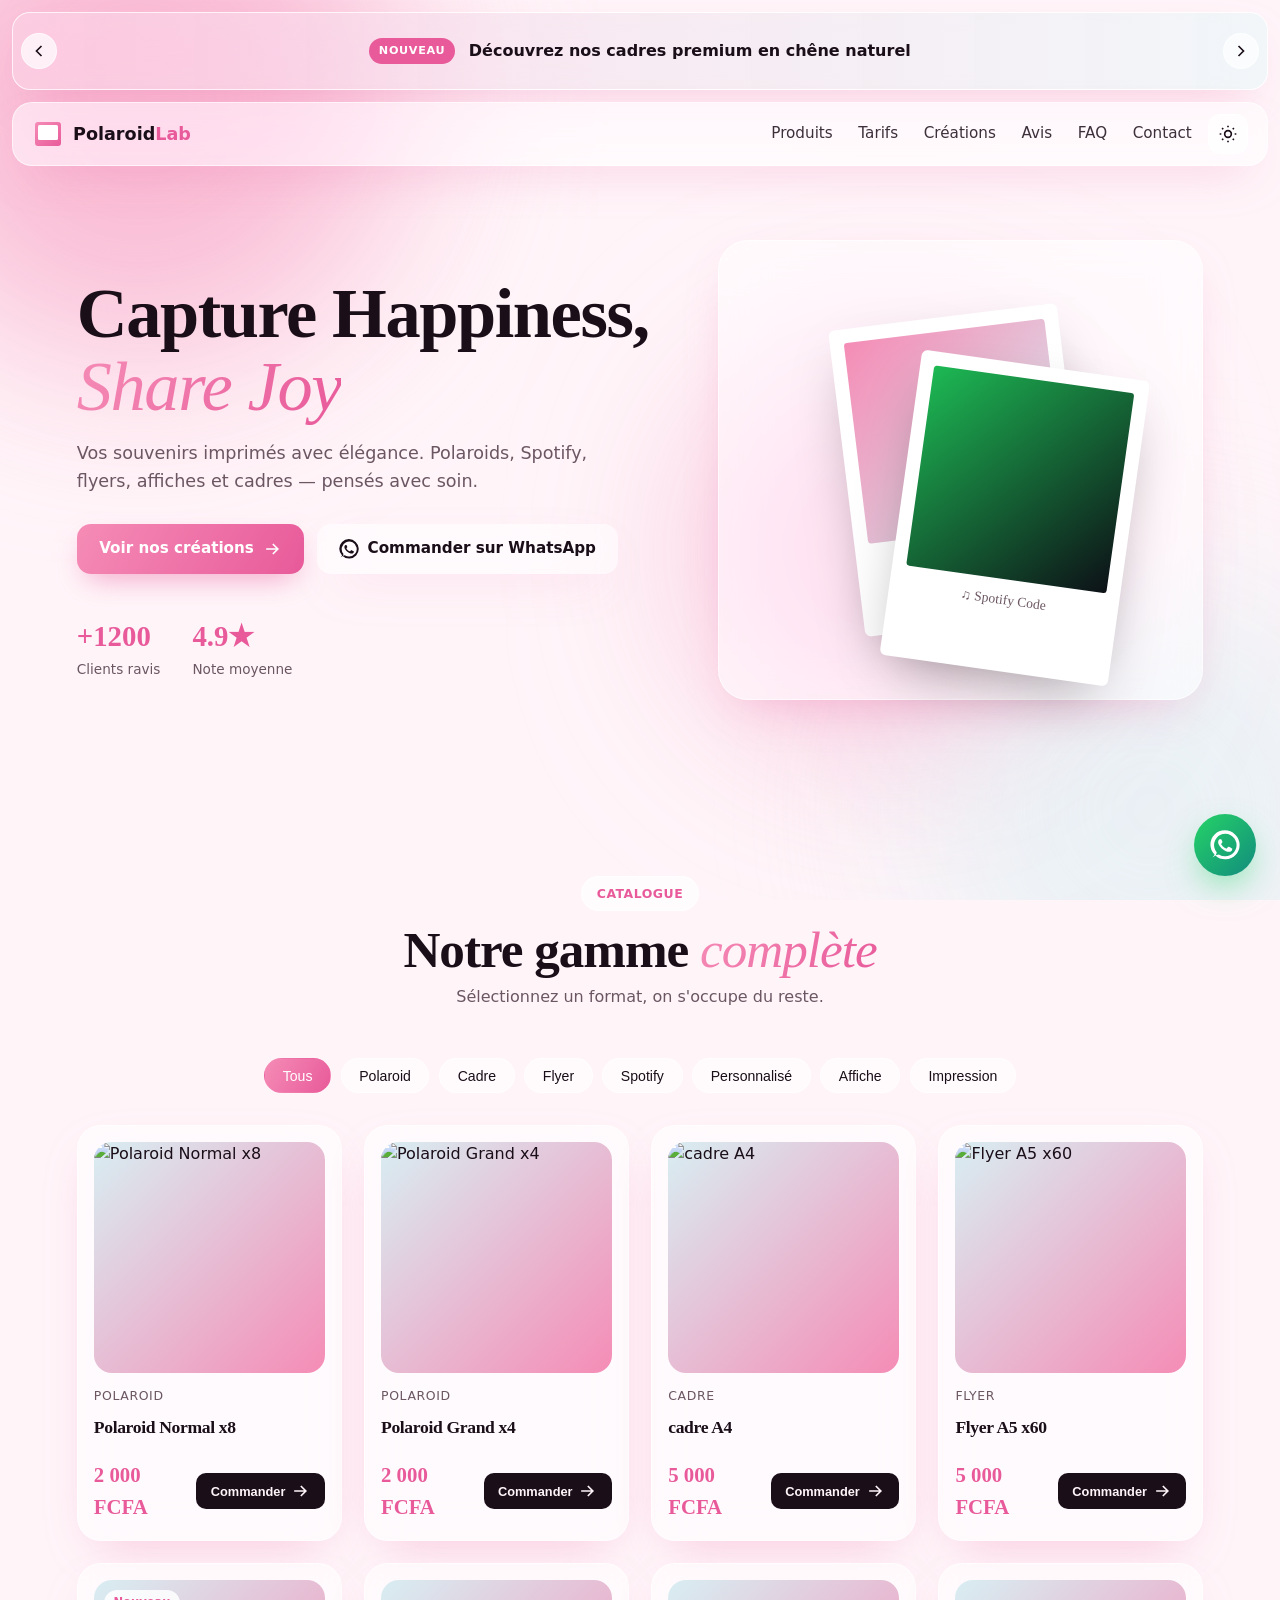
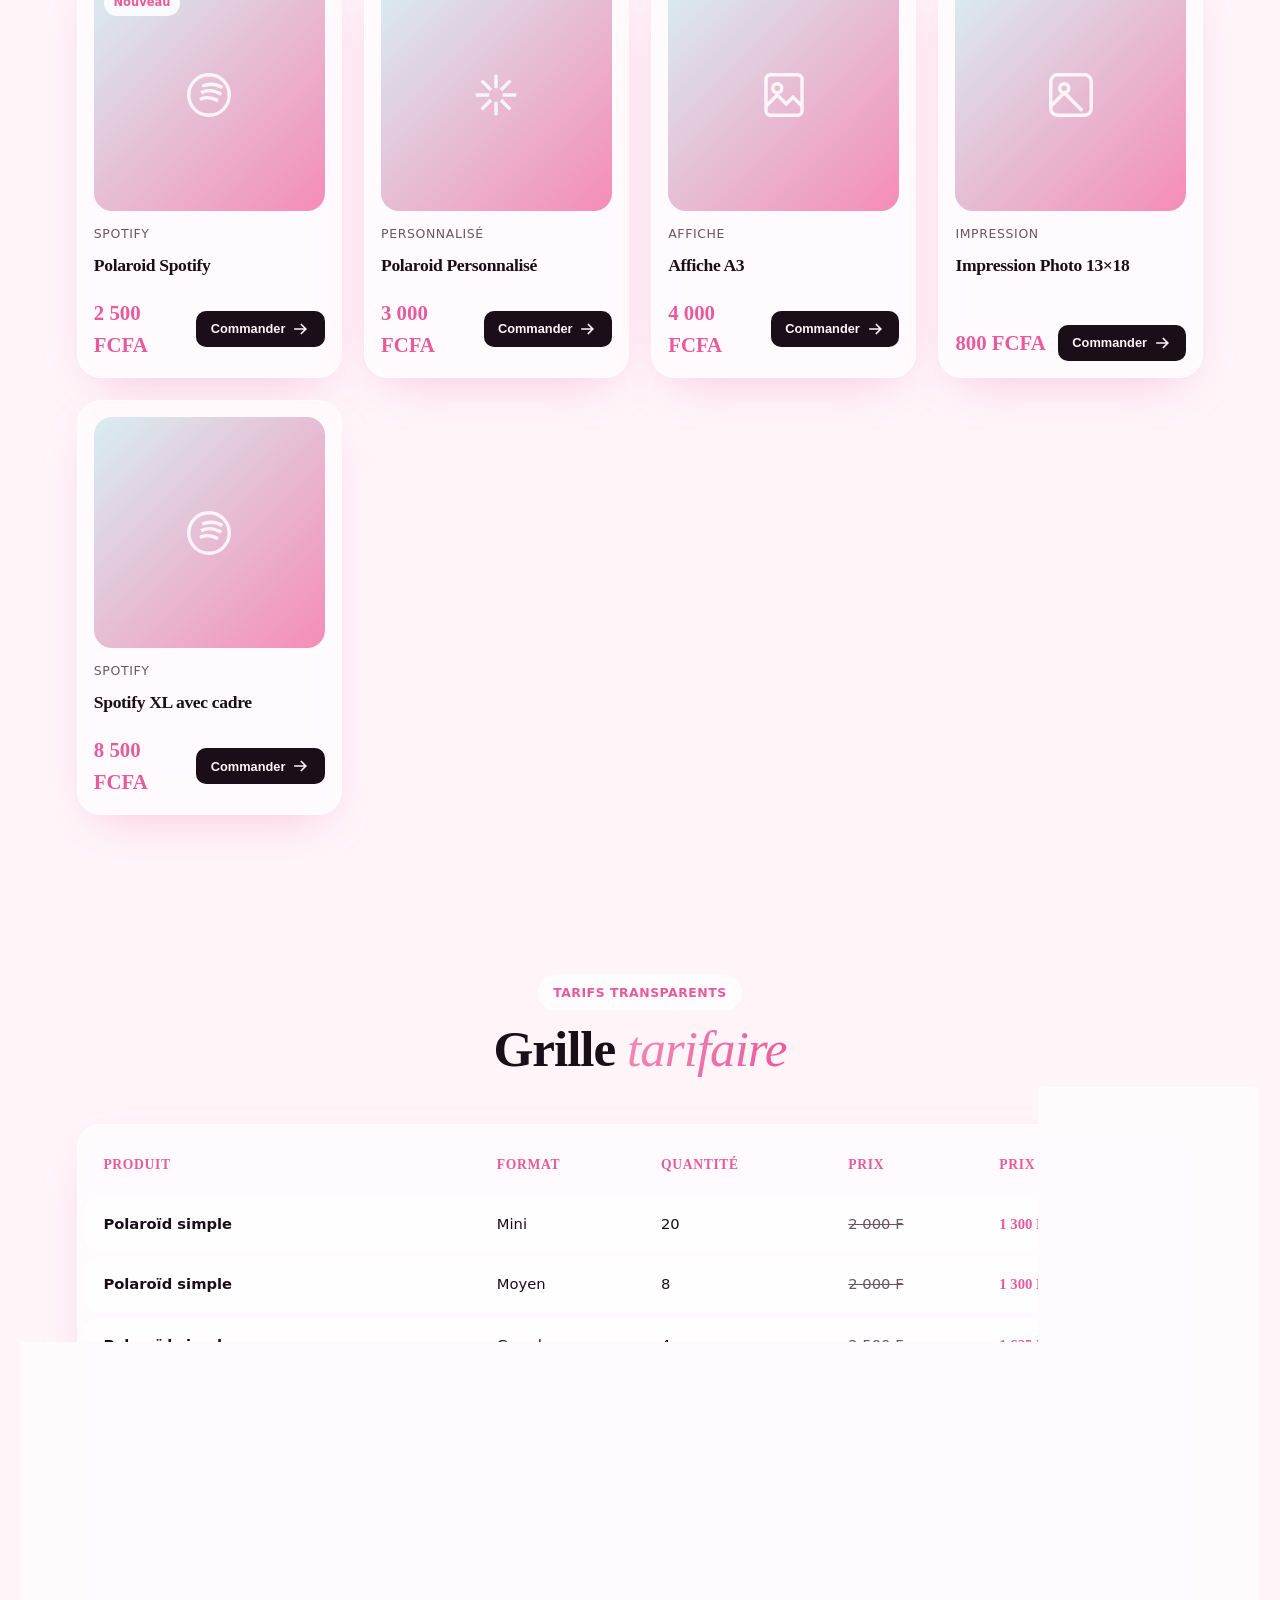
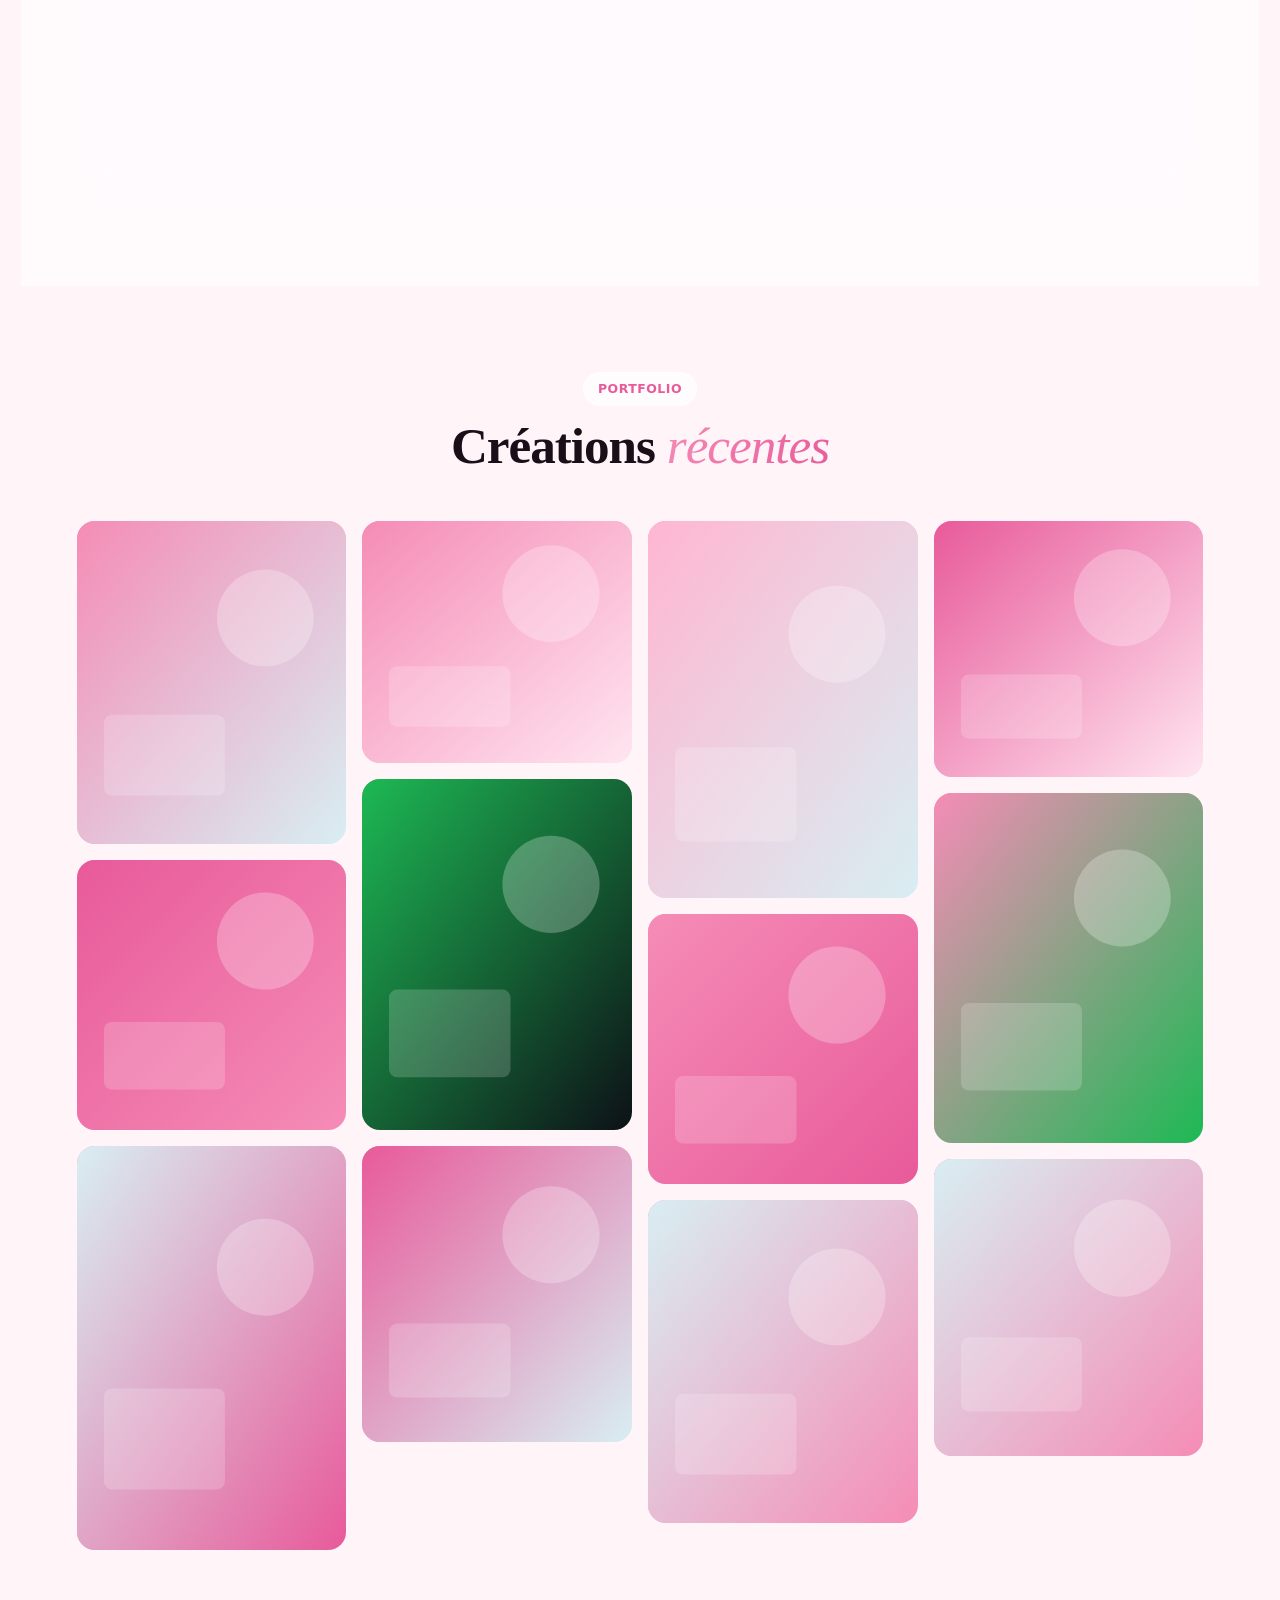
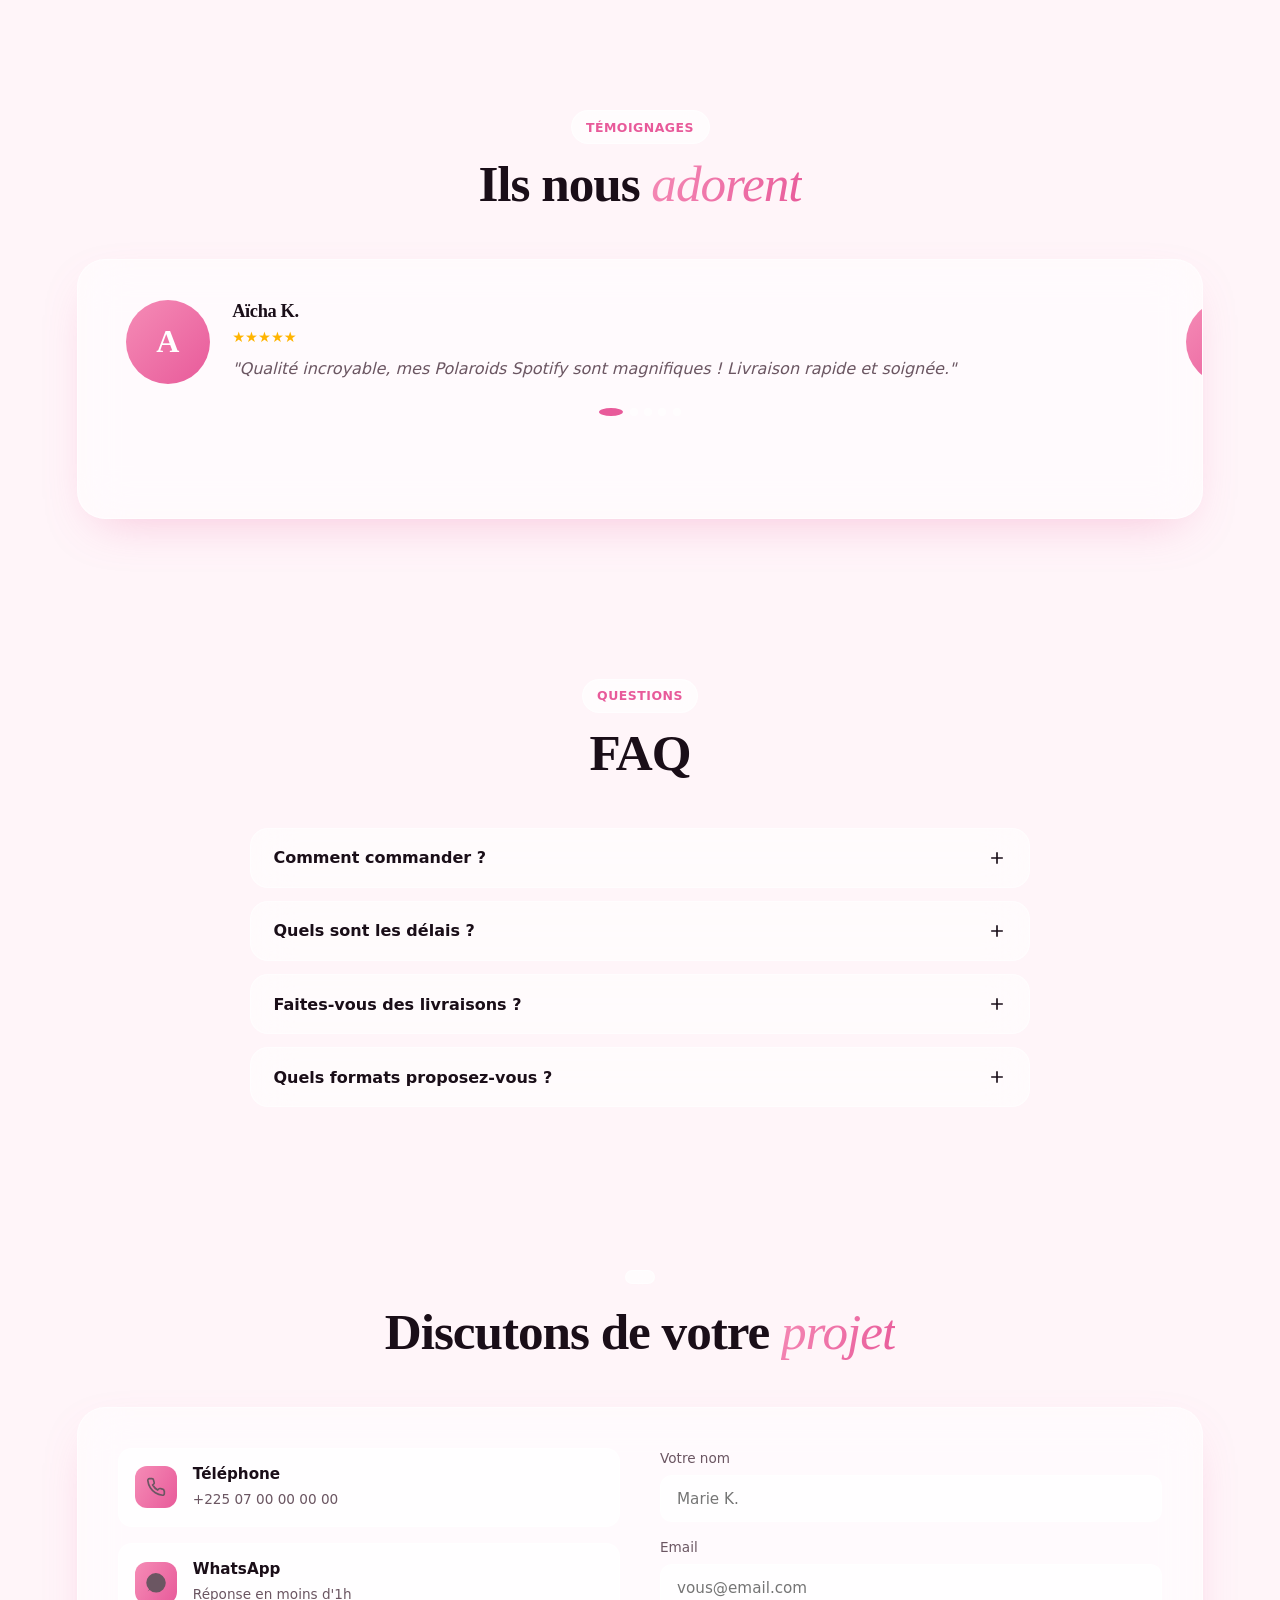
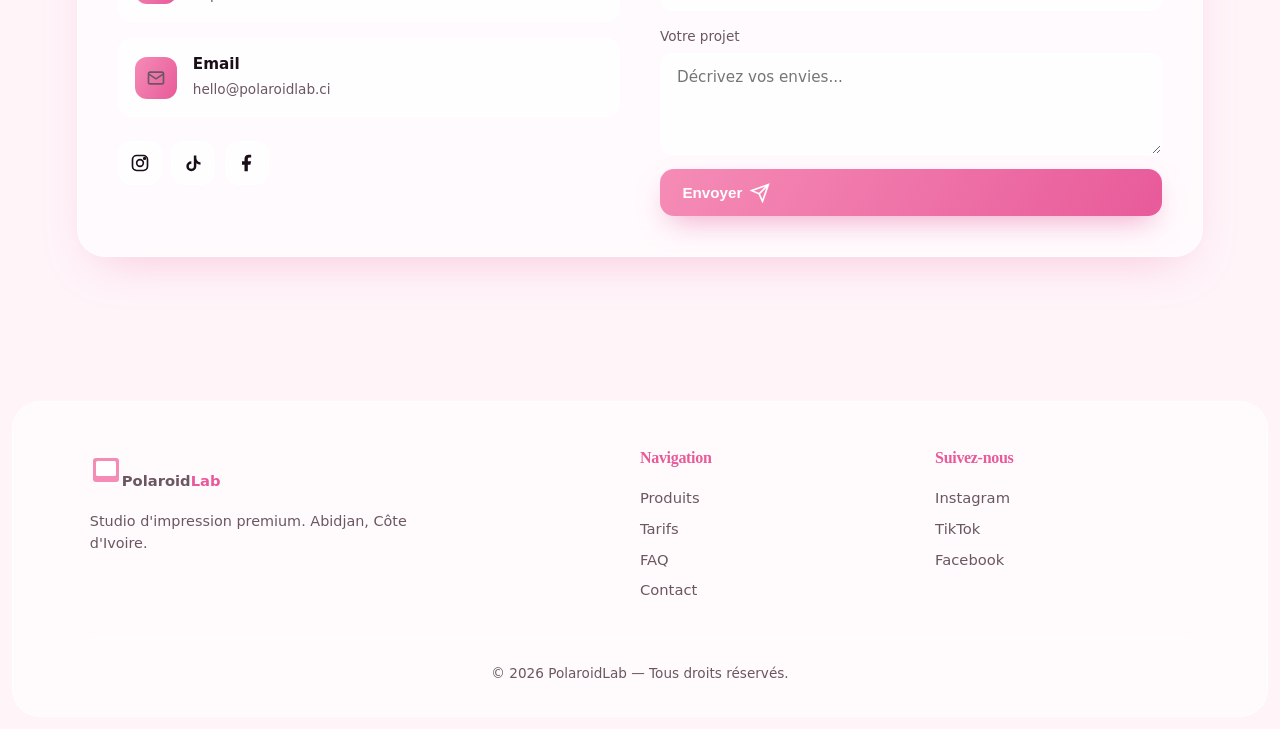
==== commit a96bc636: "Update index.html" ====
--- a/index.html
+++ b/index.html
@@ -145,7 +145,7 @@
 <!-- Contact -->
 <section id="contact" class="section">
   <div class="section-head reveal">
-    <span class="kicker glass-mini">Contact</span>
+    <span class="kicker glass-mini"></span>
     <h2>Discutons de votre <em>projet</em></h2>
   </div>
   <div class="contact-card glass reveal">
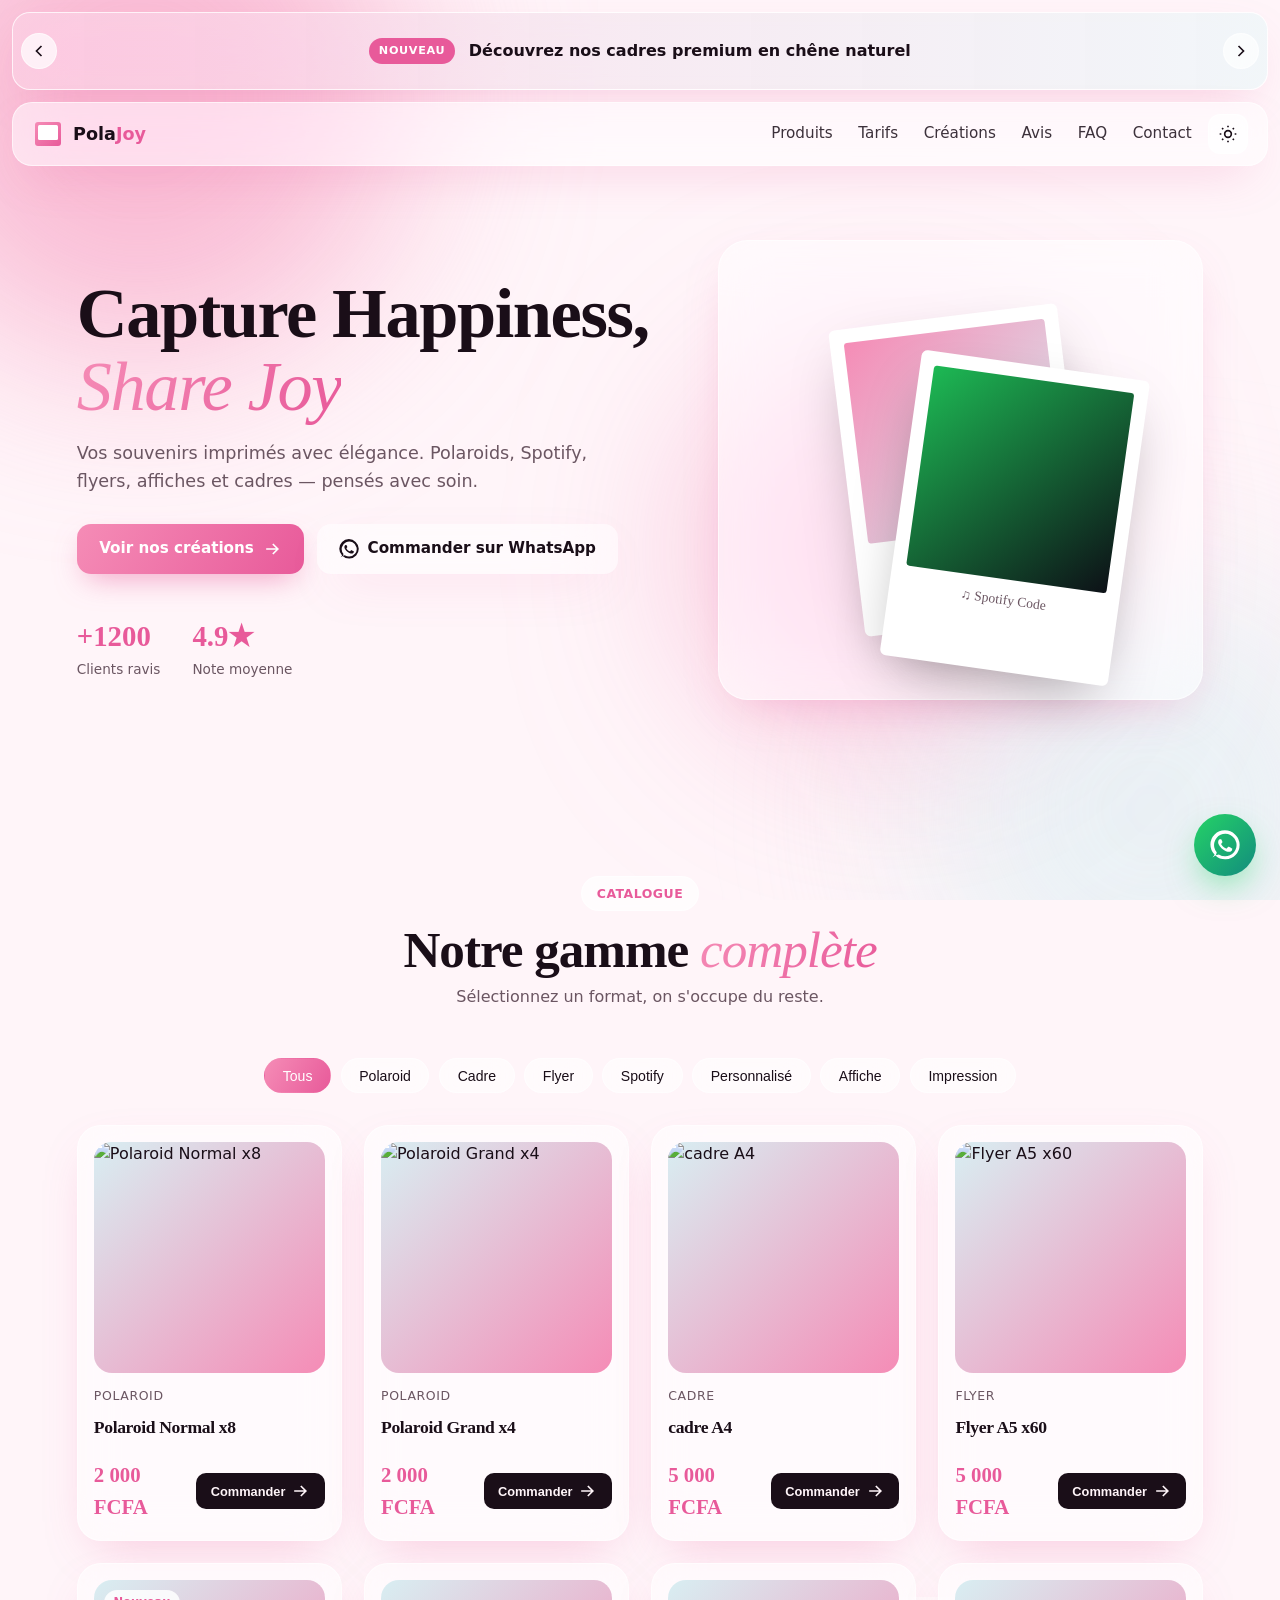
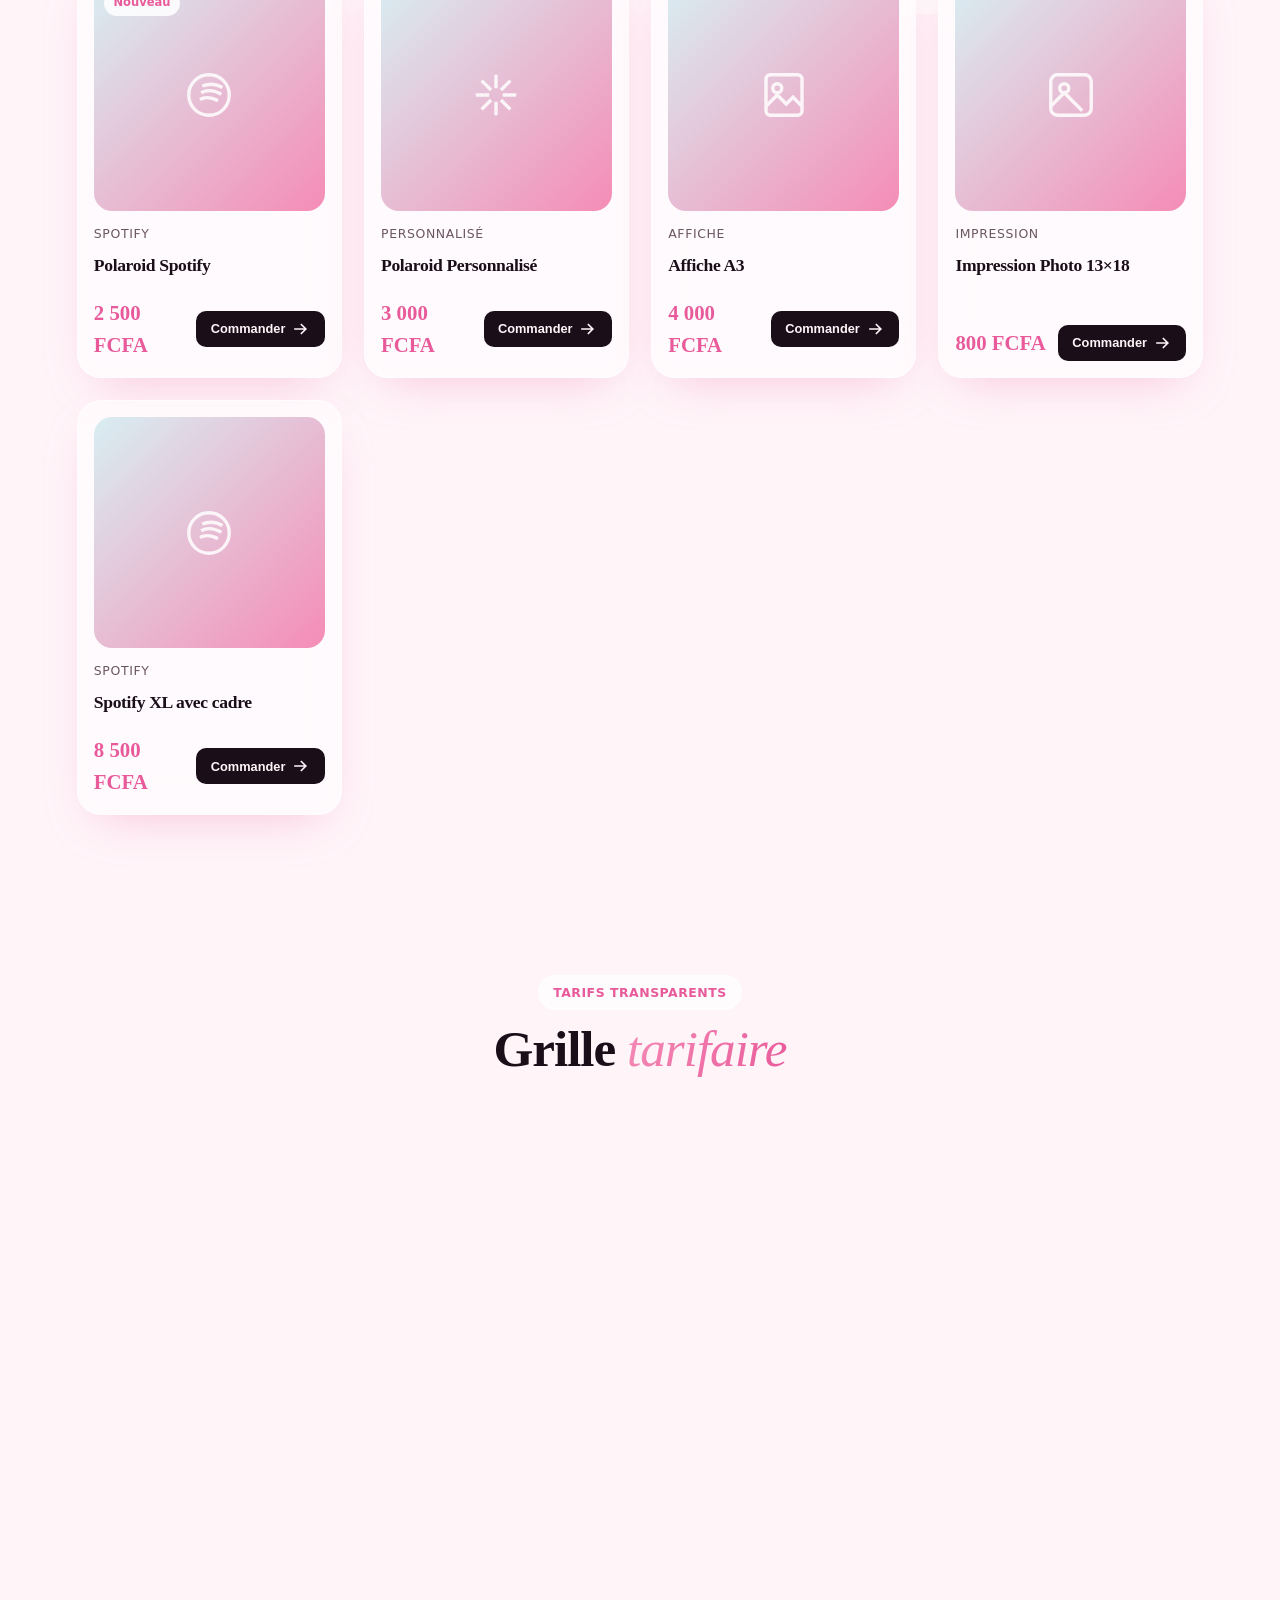
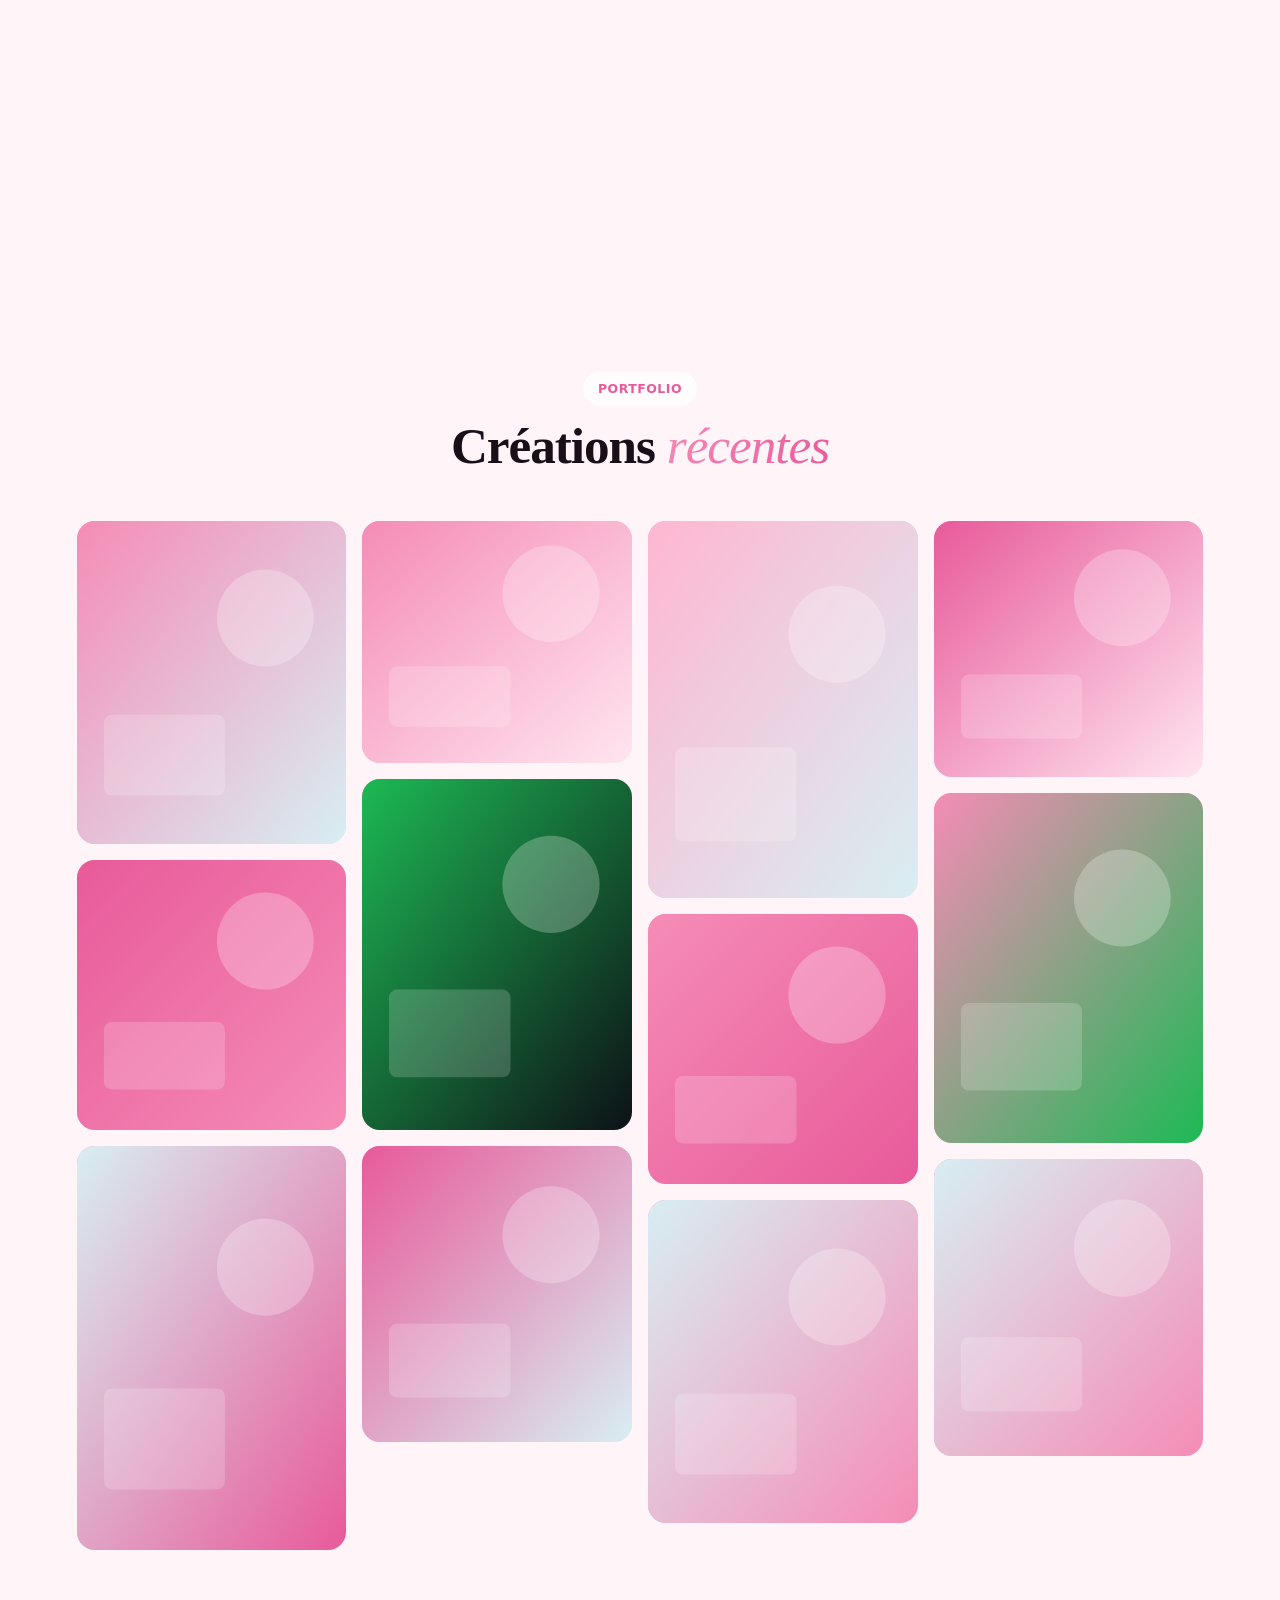
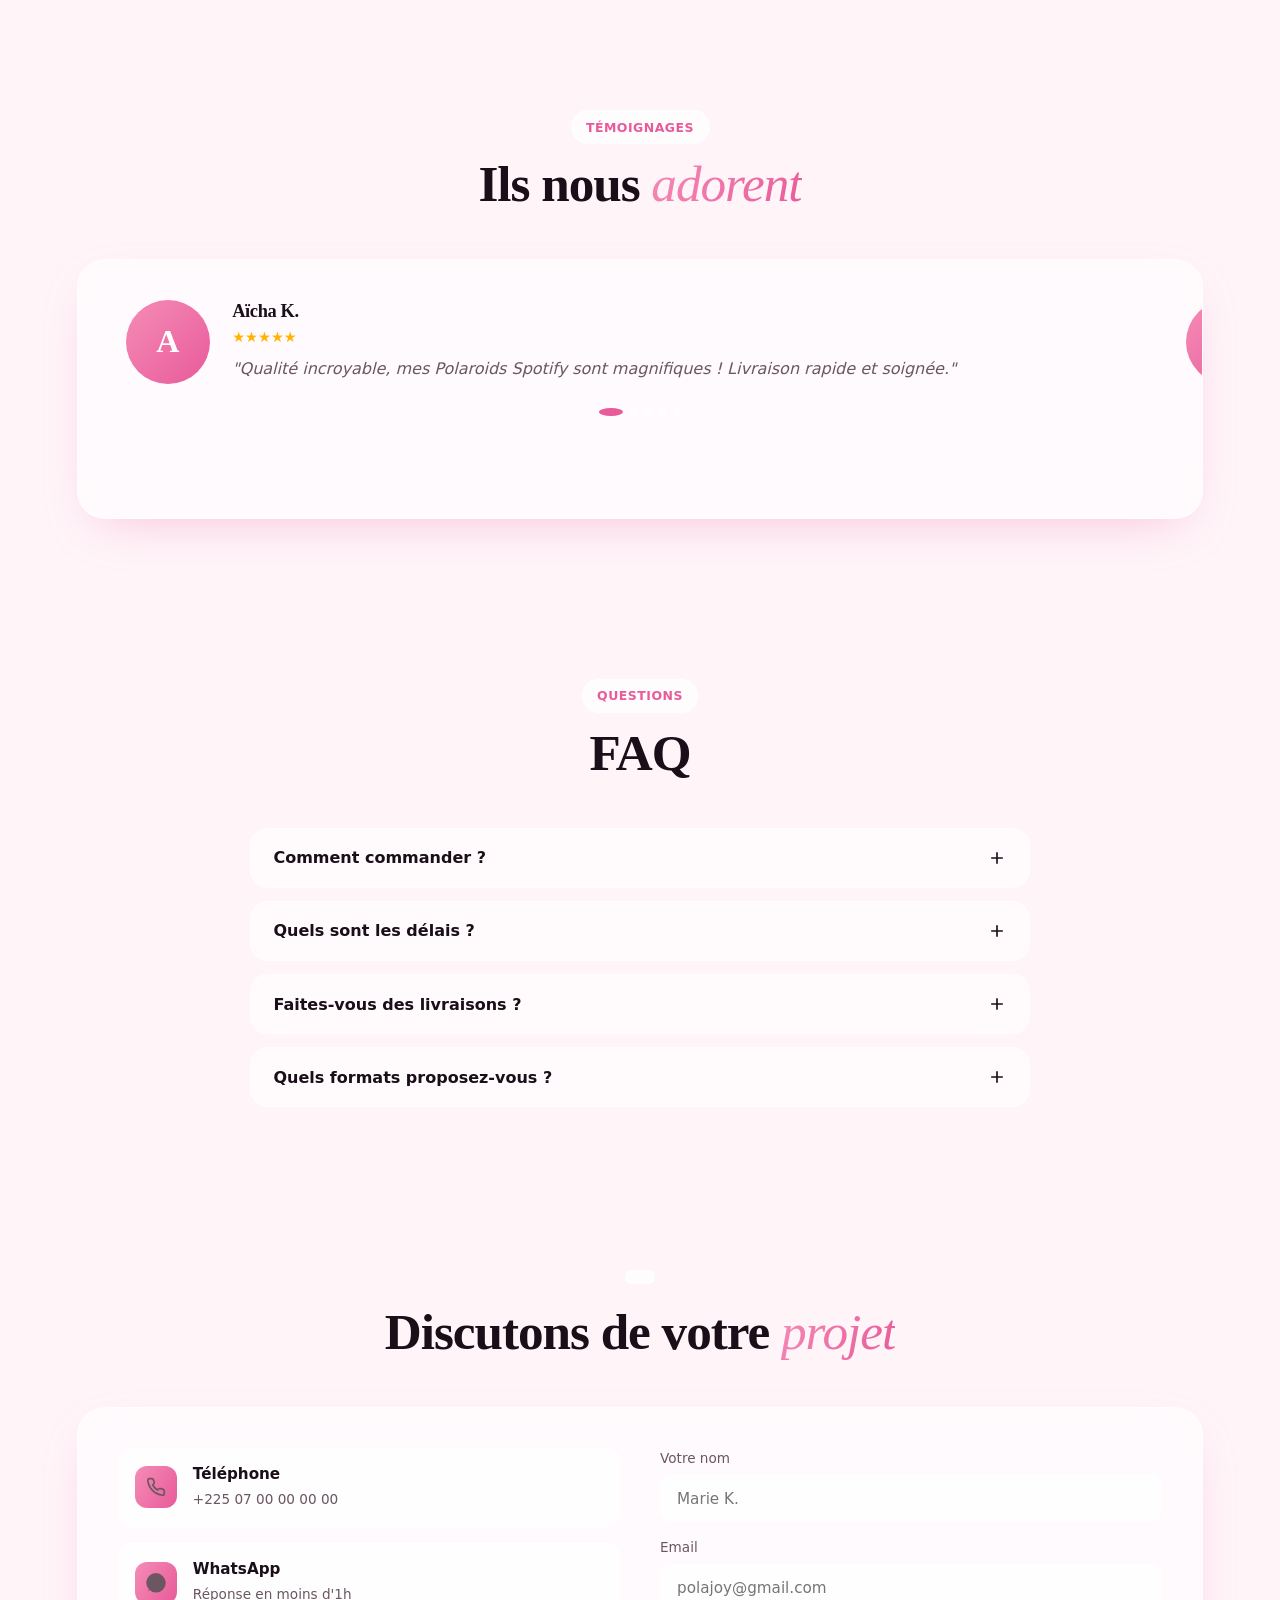
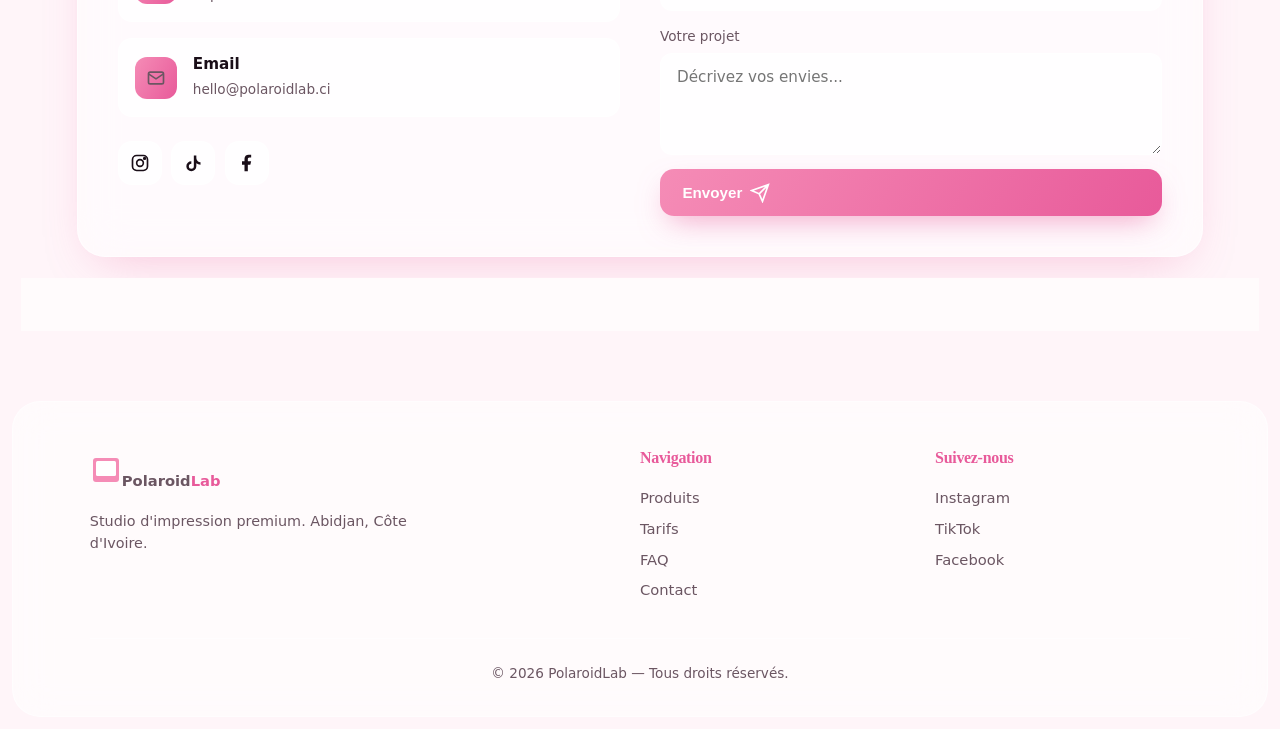
==== commit 6b1451a0: "Update index.html" ====
--- a/index.html
+++ b/index.html
@@ -36,7 +36,7 @@
 <header class="nav glass">
   <a href="#" class="logo">
     <svg class="logo-icon" viewBox="0 0 64 64"><rect x="6" y="8" width="52" height="48" rx="6" fill="url(#lg)"/><rect x="12" y="14" width="40" height="30" rx="3" fill="#fff"/><defs><linearGradient id="lg" x1="0" x2="1" y1="0" y2="1"><stop offset="0" stop-color="#F58CB6"/><stop offset="1" stop-color="#E85A9A"/></linearGradient></defs></svg>
-    <span>Polaroid<b>Lab</b></span>
+    <span>Pola<b>Joy</b></span>
   </a>
   <nav class="nav-links" id="navLinks">
     <a href="#produits">Produits</a>
@@ -159,9 +159,9 @@
         <a href="#" aria-label="Facebook"><svg viewBox="0 0 24 24" fill="currentColor"><path d="M13 22v-8h3l1-4h-4V7.5c0-1.1.4-2 2-2h2V2h-3c-3 0-5 1.8-5 5v3H6v4h3v8z"/></svg></a>
       </div>
     </div>
-    <form class="contact-form" onsubmit="event.preventDefault(); window.open('https://wa.me/2250700000000?text=' + encodeURIComponent(this.msg.value), '_blank');">
+    <form class="contact-form" onsubmit="event.preventDefault(); window.open('https://wa.me/2250748426112?text=' + encodeURIComponent(this.msg.value), '_blank');">
       <label>Votre nom<input required name="name" placeholder="Marie K."/></label>
-      <label>Email<input required type="email" name="email" placeholder="vous@email.com"/></label>
+      <label>Email<input required type="email" name="email" placeholder="polajoy@gmail.com"/></label>
       <label>Votre projet<textarea required name="msg" rows="4" placeholder="Décrivez vos envies..."></textarea></label>
       <button class="btn primary" type="submit">Envoyer
         <svg viewBox="0 0 24 24" fill="none" stroke="currentColor" stroke-width="2"><path d="M22 2 11 13M22 2l-7 20-4-9-9-4z"/></svg>
